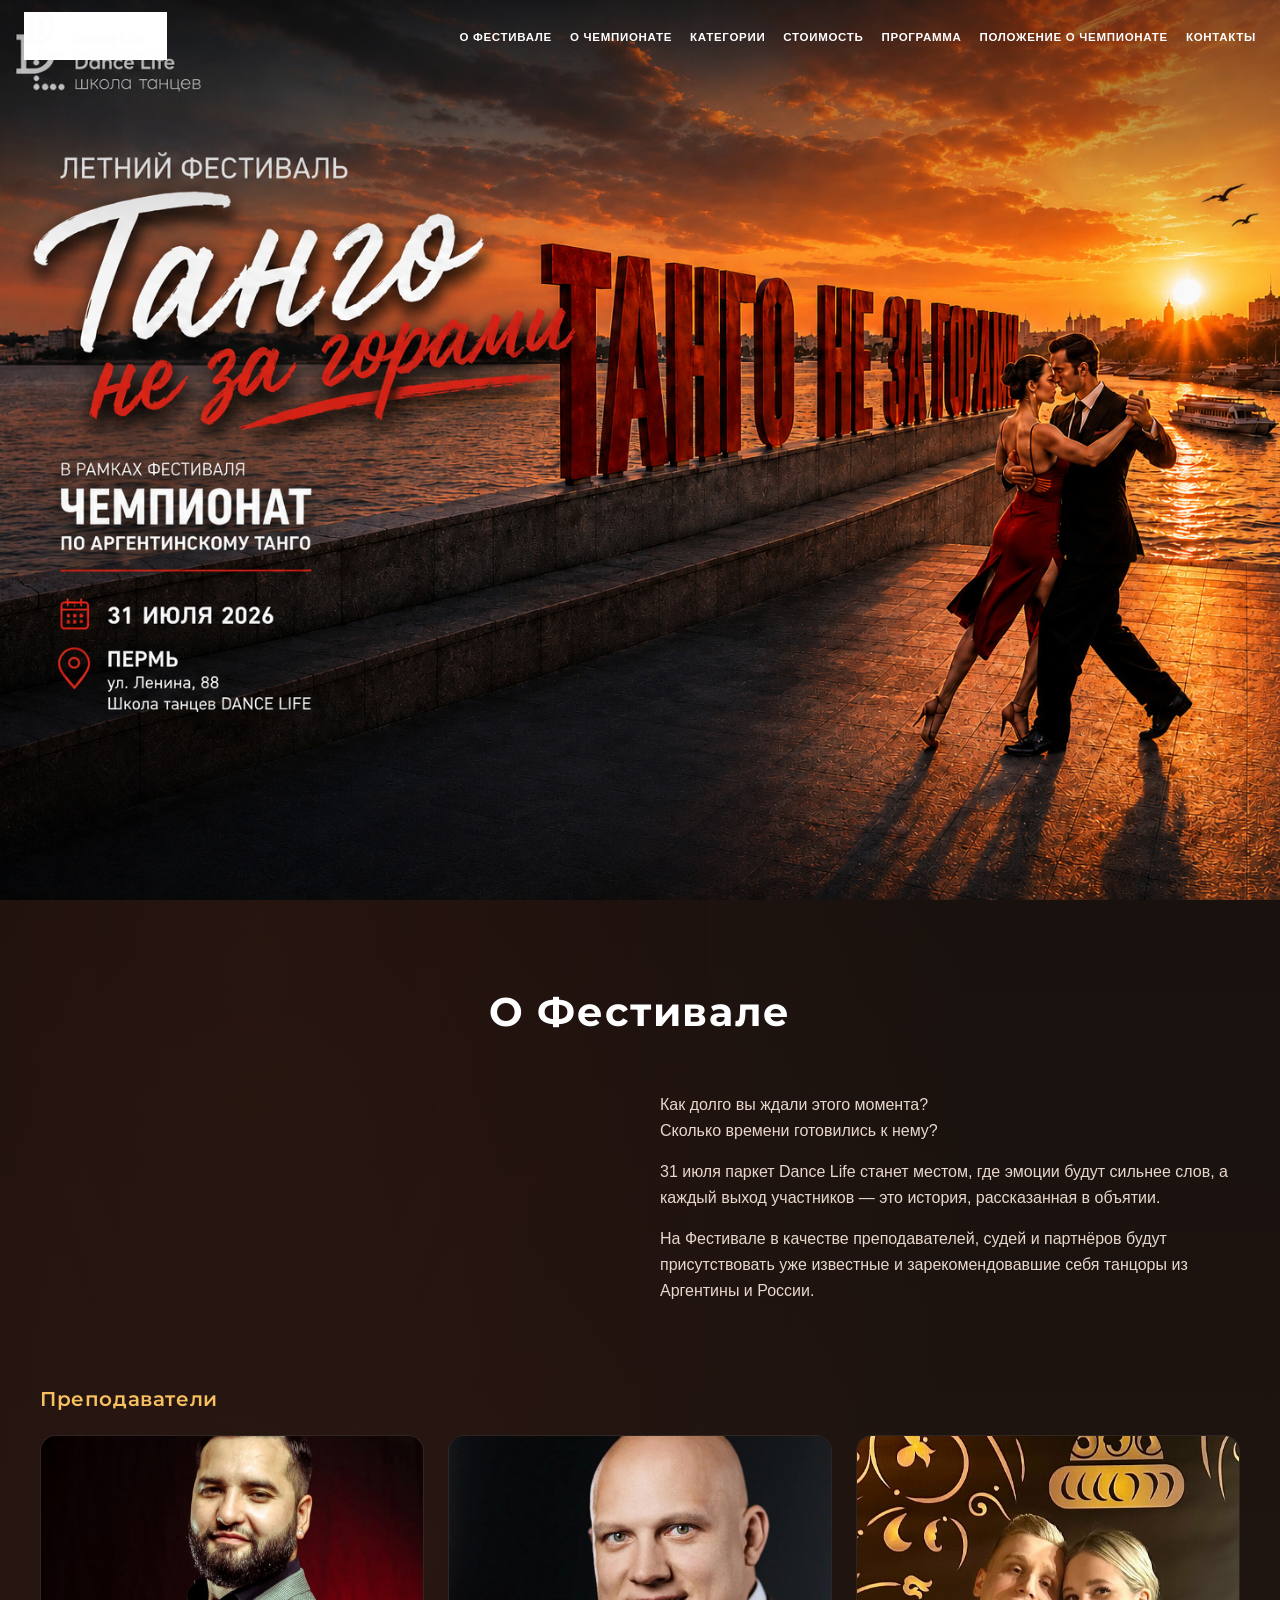
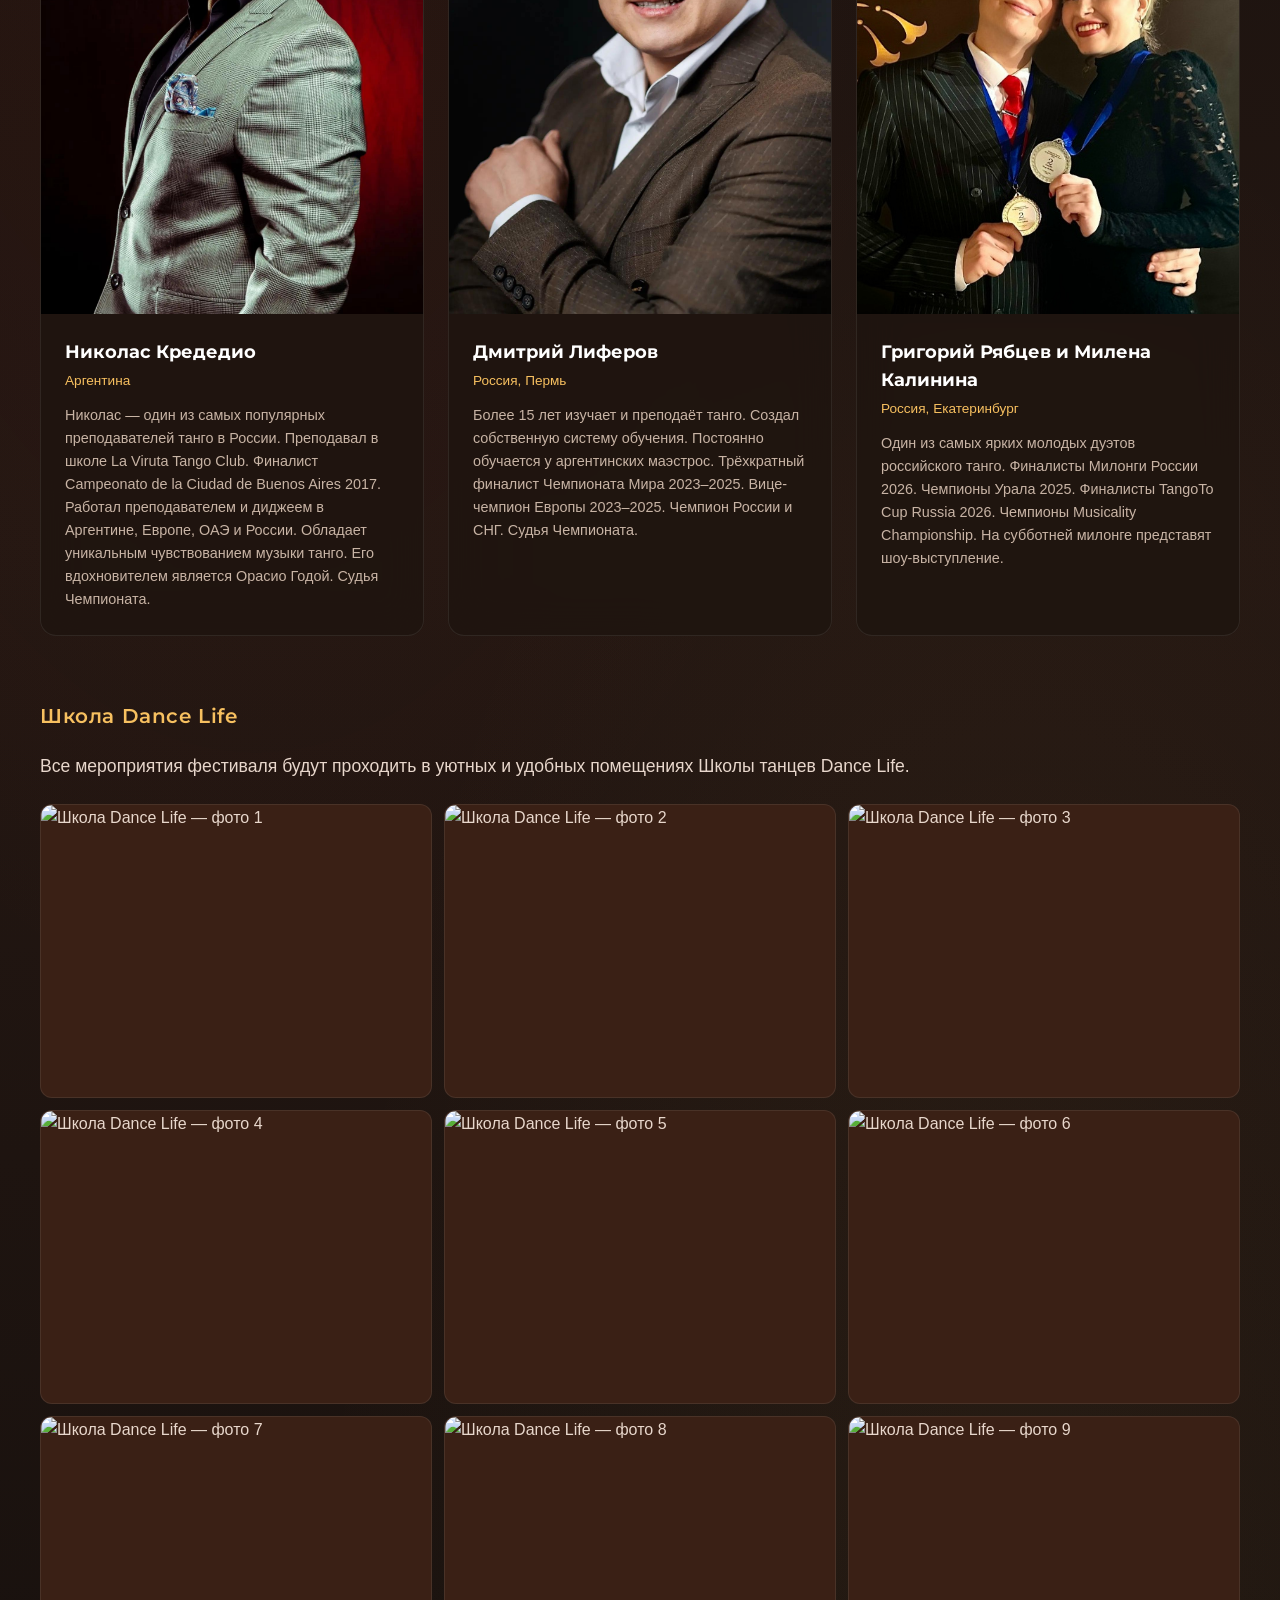
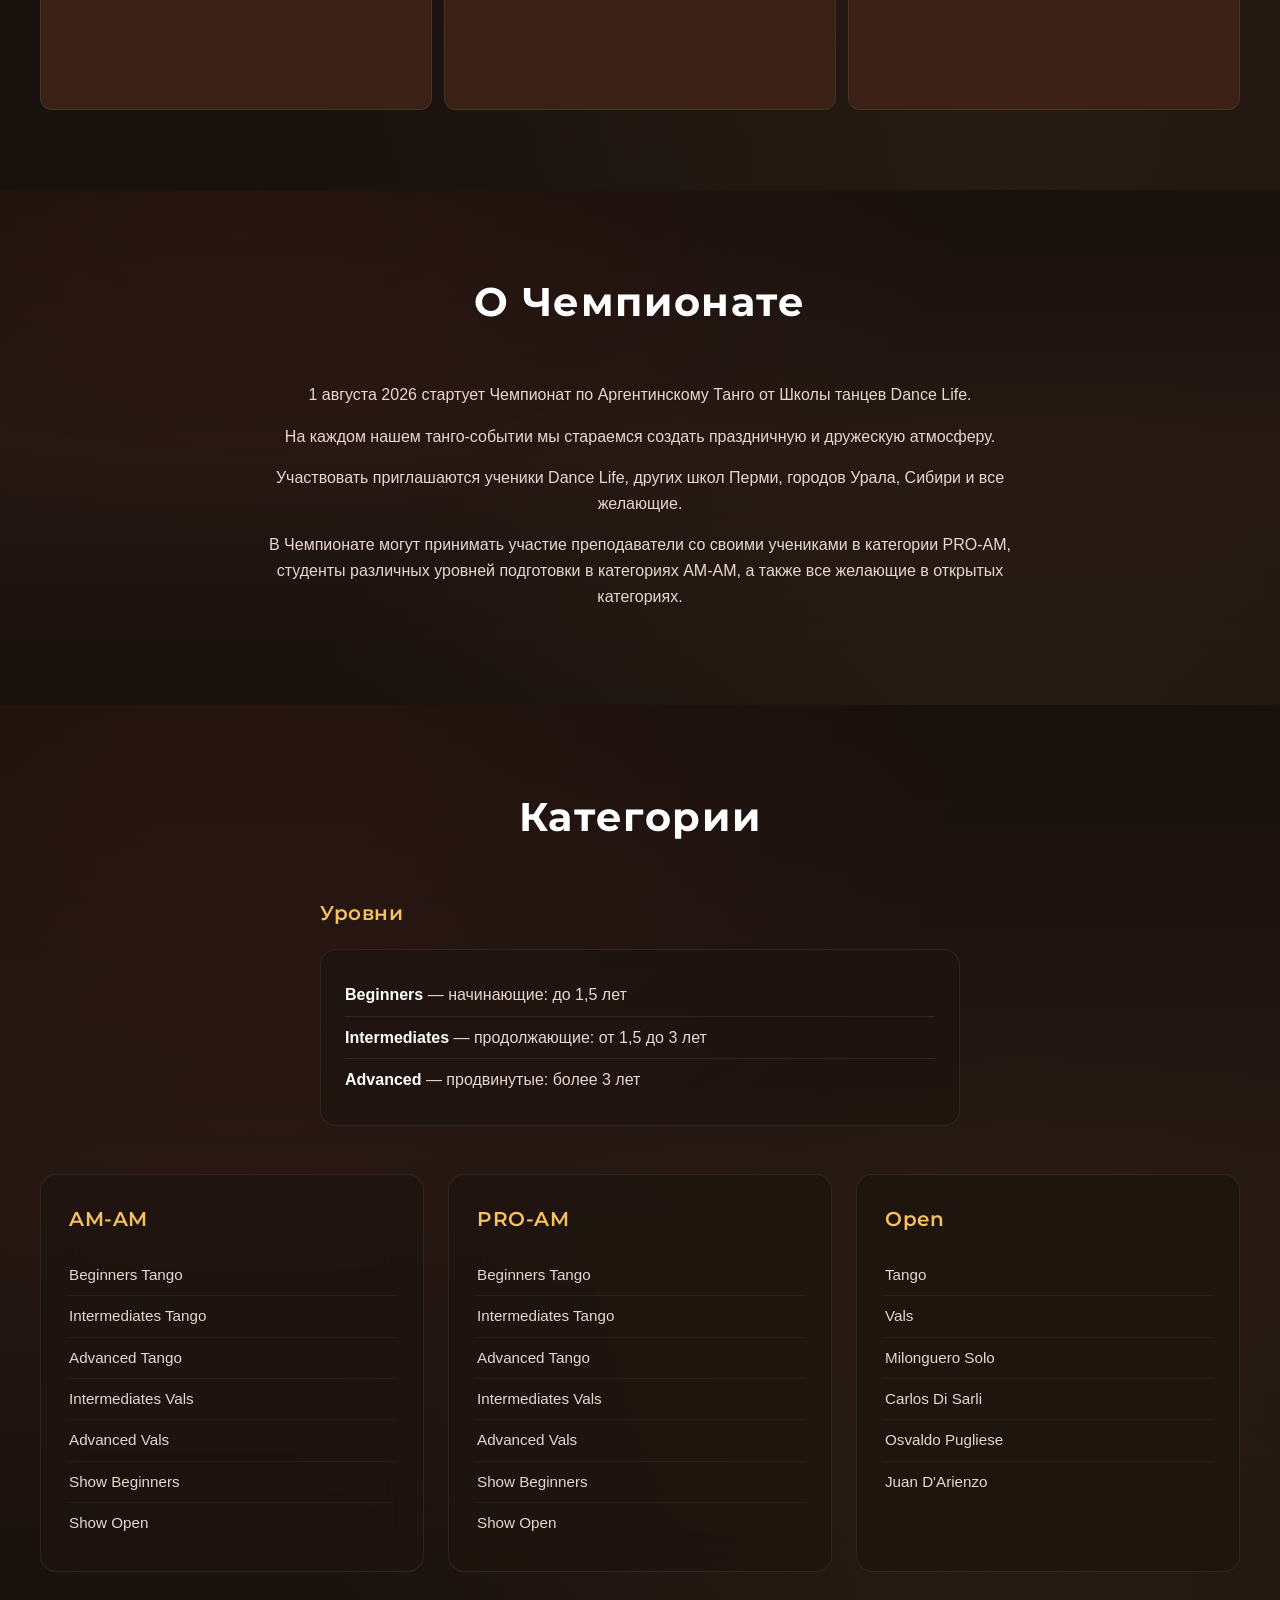
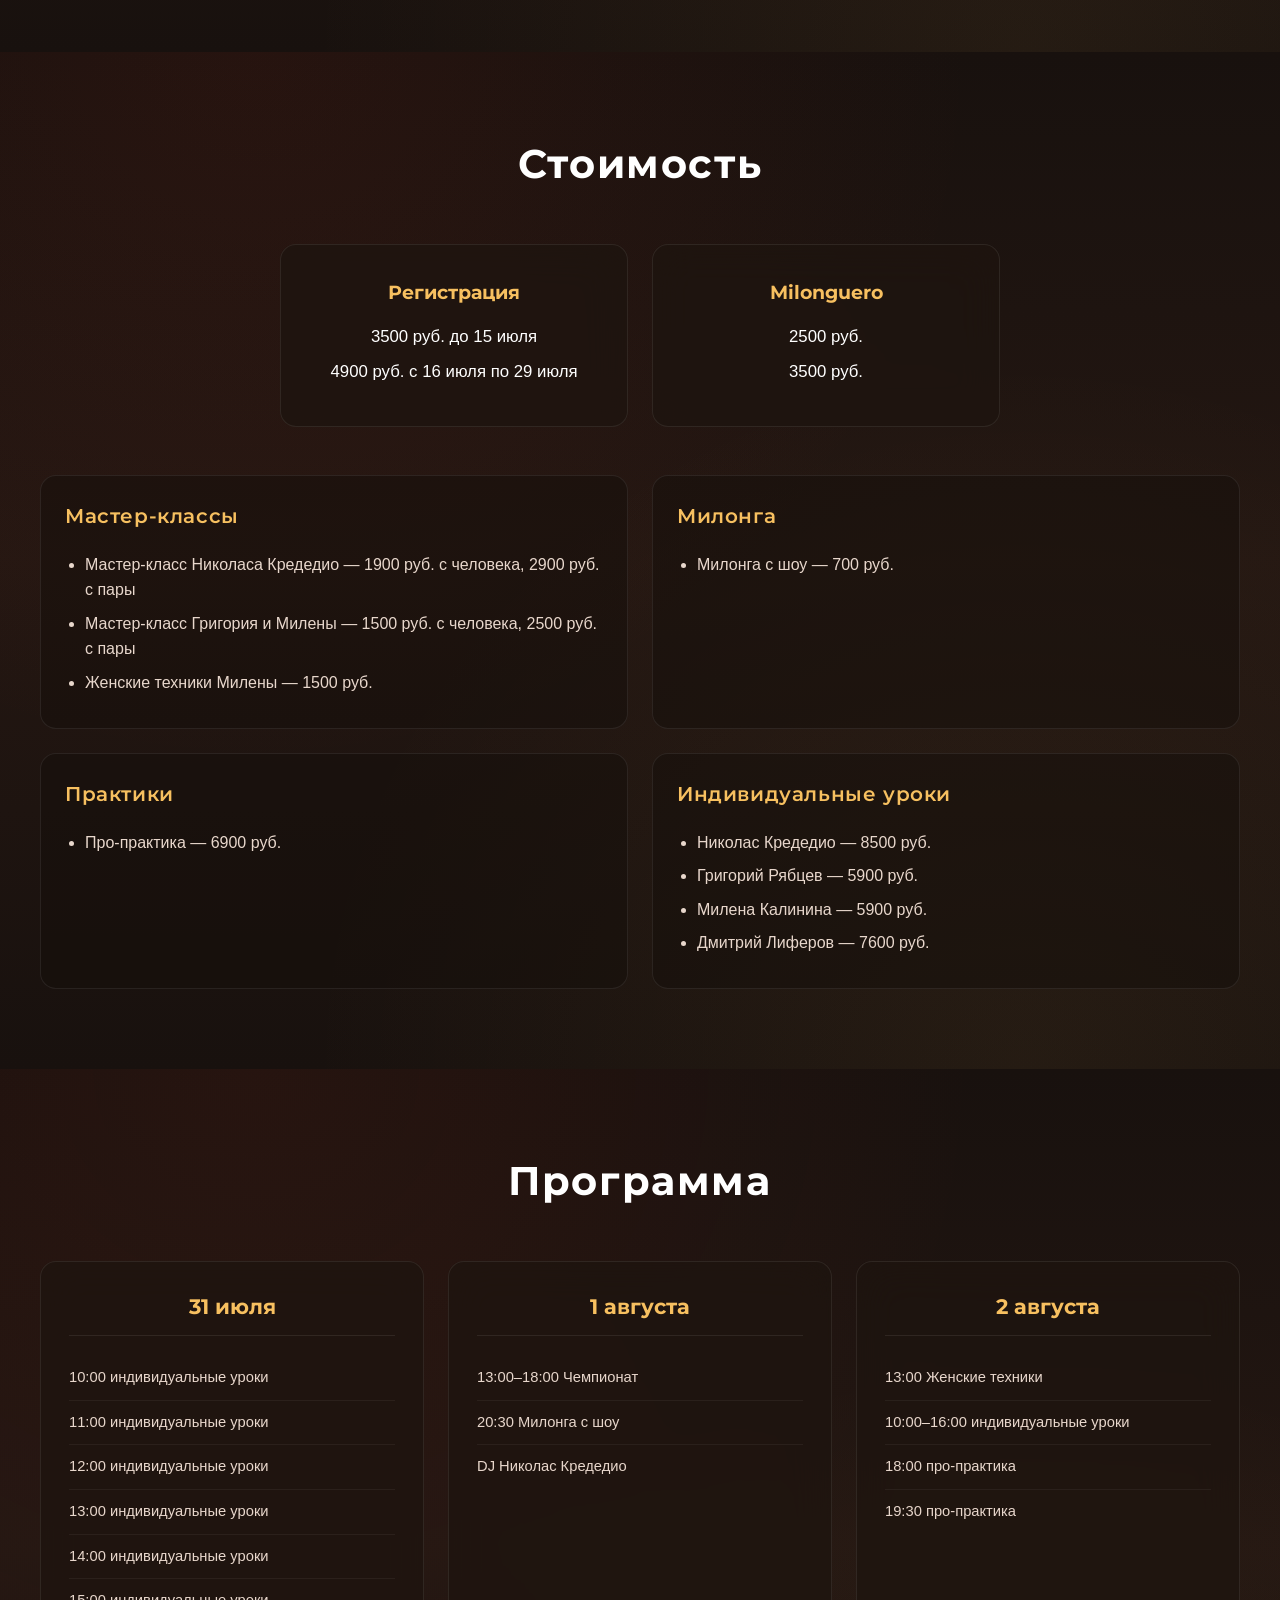
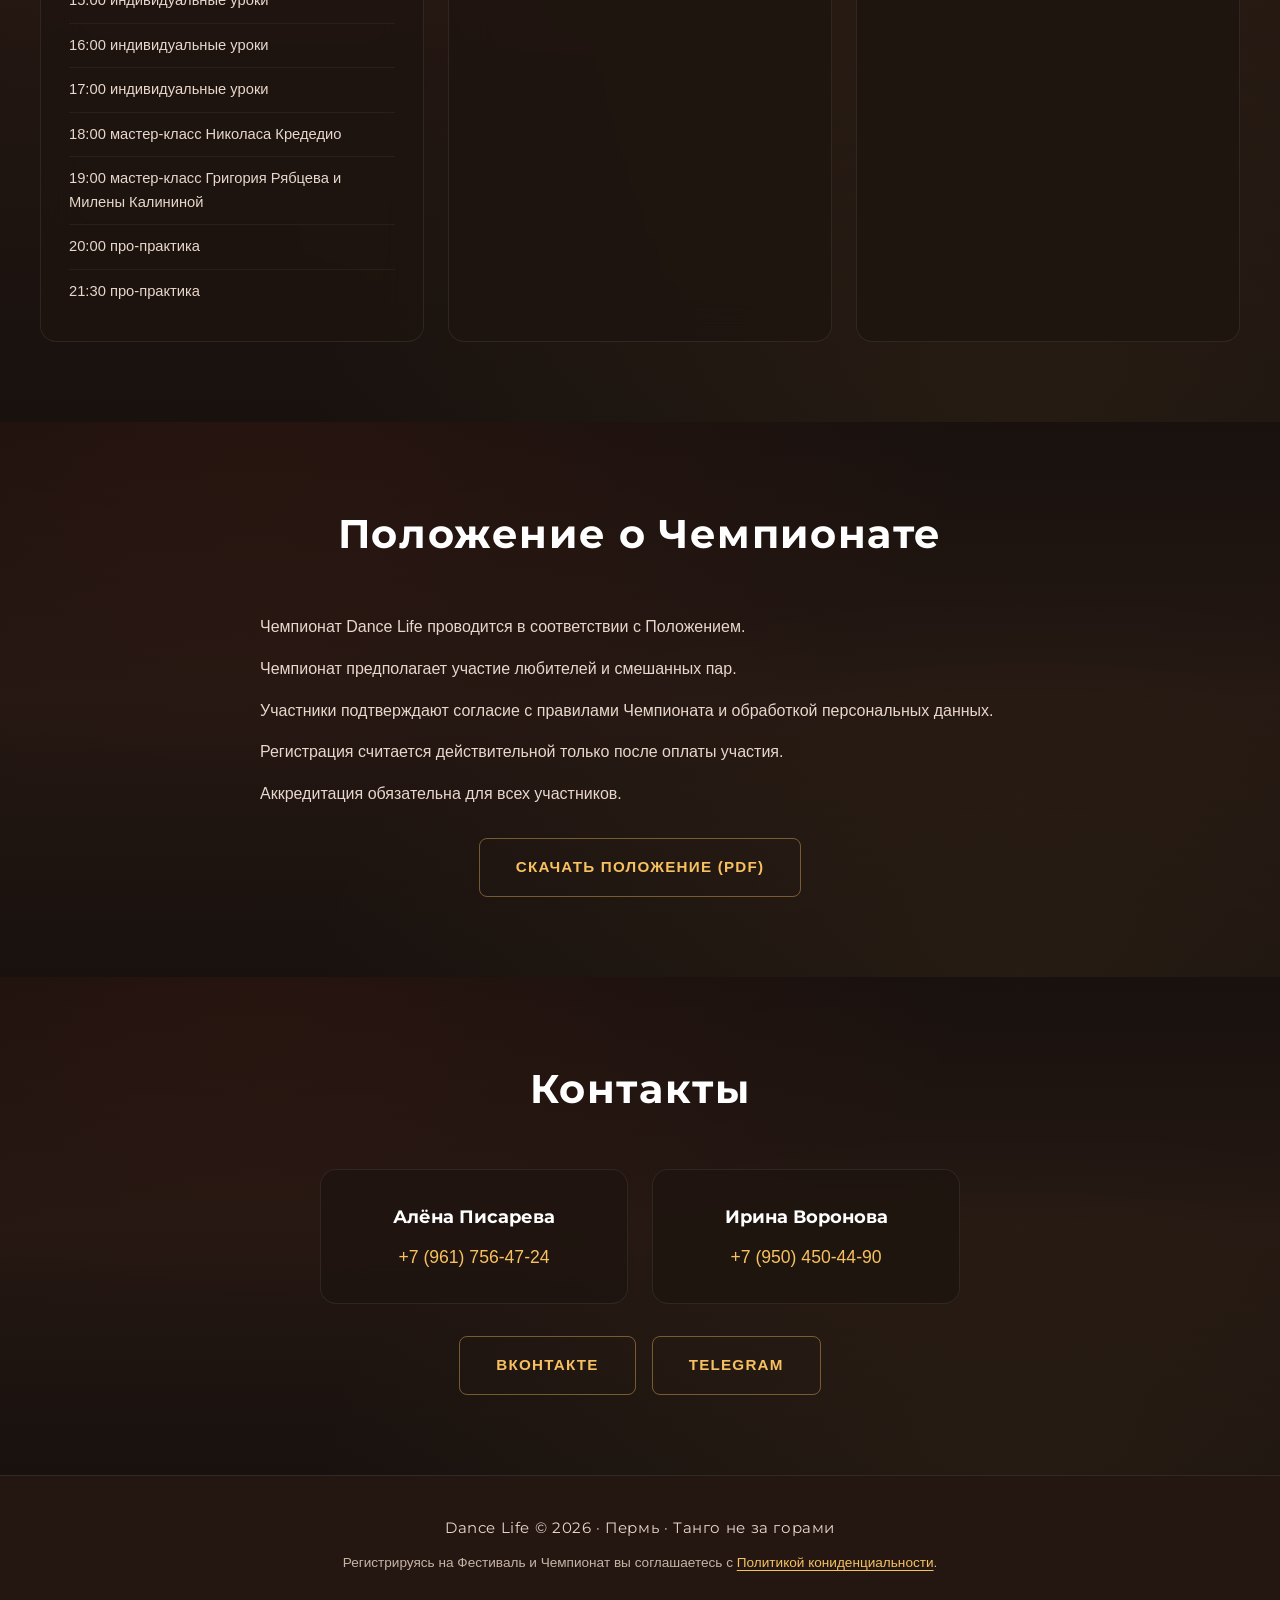
==== index.html @ 41b90510 "Add files via upload" ====
<!DOCTYPE html>
<html lang="ru">
<head>
  <meta charset="UTF-8">
  <meta name="viewport" content="width=device-width, initial-scale=1.0">
  <meta name="description" content="Летний фестиваль аргентинского танго и Чемпионат Dance Life. Пермь, 31 июля – 2 августа 2026.">
  <meta name="keywords" content="аргентинское танго, танго Пермь, чемпионат танго, фестиваль танго, Dance Life, танго не за горами">
  <title>Танго не за gорами 2026 | Чемпионат по аргентинскому танго</title>
  <link rel="preconnect" href="https://fonts.googleapis.com">
  <link rel="preconnect" href="https://fonts.gstatic.com" crossorigin>
  <link href="https://fonts.googleapis.com/css2?family=Marck+Script&family=Montserrat:wght@500;600;700;800&display=swap" rel="stylesheet">
  <link rel="stylesheet" href="styles.css">
</head>
<body>

  <main>
    <section class="hero" id="hero" aria-label="Главный экран">
      <picture class="hero-bg" aria-hidden="true">
        <source media="(max-width: 768px)" srcset="первый экран для смартфонов.jpg">
        <img src="reference-hero.jpg" alt="">
      </picture>
      <div class="hero-overlay"></div>

      <header class="site-header" id="top">
        <div class="header-inner">
          <a href="#top" class="logo" aria-label="Dance Life — на главную">
            <img src="Dance life лого белый.jpg" class="logo-img" alt="Dance Life — школа танцев">
          </a>

          <button class="menu-toggle" type="button" aria-label="Открыть меню" aria-expanded="false" aria-controls="main-nav">
            <span></span>
            <span></span>
            <span></span>
          </button>

          <nav class="main-nav" id="main-nav" aria-label="Основная навигация">
            <ul>
              <li><a href="#about-festival">О Фестивале</a></li>
              <li><a href="#about-championship">О Чемпионате</a></li>
              <li><a href="#categories">Категории</a></li>
              <li><a href="#prices">Стоимость</a></li>
              <li><a href="#program">Программа</a></li>
              <li><a href="#regulations">Положение о Чемпионате</a></li>
              <li><a href="#contacts">Контакты</a></li>
            </ul>
          </nav>
        </div>
      </header>
    </section>

    <!-- О Фестивале -->
    <section class="section" id="about-festival">
      <div class="container">
        <h2 class="section-title">О Фестивале</h2>
        <div class="section-grid section-grid--reverse">
          <div class="section-text">
            <p>Как долго вы ждали этого момента?<br>Сколько времени готовились к нему?</p>
            <p>31 июля паркет Dance Life станет местом, где эмоции будут сильнее слов, а каждый выход участников — это история, рассказанная в объятии.</p>
            <p>На Фестивале в качестве преподавателей, судей и партнёров будут присутствовать уже известные и зарекомендовавшие себя танцоры из Аргентины и России.</p>
          </div>
          <div class="section-media">
            <!-- TODO: фото для блока «О Фестивале» — файл не указан в content.md -->
          </div>
        </div>

        <div class="teachers">
          <h3 class="subsection-title">Преподаватели</h3>
          <div class="teachers-grid">
            <article class="teacher-card">
              <div class="teacher-photo">
                <img src="Николас Кредедио.jpg" alt="Николас Кредедио" loading="lazy">
              </div>
              <div class="teacher-body">
                <h4 class="teacher-name">Николас Кредедио</h4>
                <p class="teacher-country">Аргентина</p>
                <p class="teacher-desc">Николас — один из самых популярных преподавателей танго в России. Преподавал в школе La Viruta Tango Club. Финалист Campeonato de la Ciudad de Buenos Aires 2017. Работал преподавателем и диджеем в Аргентине, Европе, ОАЭ и России. Обладает уникальным чувствованием музыки танго. Его вдохновителем является Орасио Годой. Судья Чемпионата.</p>
              </div>
            </article>

            <article class="teacher-card">
              <div class="teacher-photo">
                <img src="Дмитрий Лиферов.jpg" alt="Дмитрий Лиферов" loading="lazy">
              </div>
              <div class="teacher-body">
                <h4 class="teacher-name">Дмитрий Лиферов</h4>
                <p class="teacher-country">Россия, Пермь</p>
                <p class="teacher-desc">Более 15 лет изучает и преподаёт танго. Создал собственную систему обучения. Постоянно обучается у аргентинских маэстрос. Трёхкратный финалист Чемпионата Мира 2023–2025. Вице-чемпион Европы 2023–2025. Чемпион России и СНГ. Судья Чемпионата.</p>
              </div>
            </article>

            <article class="teacher-card">
              <div class="teacher-photo">
                <img src="Григорий Рябцев и Милена Калинина.jpg" alt="Григорий Рябцев и Милена Калинина" loading="lazy">
              </div>
              <div class="teacher-body">
                <h4 class="teacher-name">Григорий Рябцев и Милена Калинина</h4>
                <p class="teacher-country">Россия, Екатеринбург</p>
                <p class="teacher-desc">Один из самых ярких молодых дуэтов российского танго. Финалисты Милонги России 2026. Чемпионы Урала 2025. Финалисты TangoTo Cup Russia 2026. Чемпионы Musicality Championship. На субботней милонге представят шоу-выступление.</p>
              </div>
            </article>
          </div>
        </div>

        <div class="school-block">
          <h3 class="subsection-title">Школа Dance Life</h3>
          <p class="section-lead">Все мероприятия фестиваля будут проходить в уютных и удобных помещениях Школы танцев Dance Life.</p>
          <div class="gallery">
            <img src="school/01.jpg" alt="Школа Dance Life — фото 1" loading="lazy">
            <img src="school/02.jpg" alt="Школа Dance Life — фото 2" loading="lazy">
            <img src="school/03.jpg" alt="Школа Dance Life — фото 3" loading="lazy">
            <img src="school/04.jpg" alt="Школа Dance Life — фото 4" loading="lazy">
            <img src="school/05.jpg" alt="Школа Dance Life — фото 5" loading="lazy">
            <img src="school/06.jpg" alt="Школа Dance Life — фото 6" loading="lazy">
            <img src="school/07.jpg" alt="Школа Dance Life — фото 7" loading="lazy">
            <img src="school/08.jpg" alt="Школа Dance Life — фото 8" loading="lazy">
            <img src="school/09.jpg" alt="Школа Dance Life — фото 9" loading="lazy">
          </div>
        </div>
      </div>
    </section>

    <!-- О Чемпионате -->
    <section class="section" id="about-championship">
      <div class="container">
        <h2 class="section-title">О Чемпионате</h2>
        <div class="section-text section-text--centered">
          <p>1 августа 2026 стартует Чемпионат по Аргентинскому Танго от Школы танцев Dance Life.</p>
          <p>На каждом нашем танго-событии мы стараемся создать праздничную и дружескую атмосферу.</p>
          <p>Участвовать приглашаются ученики Dance Life, других школ Перми, городов Урала, Сибири и все желающие.</p>
          <p>В Чемпионате могут принимать участие преподаватели со своими учениками в категории PRO-AM, студенты различных уровней подготовки в категориях AM-AM, а также все желающие в открытых категориях.</p>
        </div>
      </div>
    </section>

    <!-- Категории -->
    <section class="section" id="categories">
      <div class="container">
        <h2 class="section-title">Категории</h2>

        <div class="levels">
          <h3 class="subsection-title">Уровни</h3>
          <ul class="levels-list">
            <li><strong>Beginners</strong> — начинающие: до 1,5 лет</li>
            <li><strong>Intermediates</strong> — продолжающие: от 1,5 до 3 лет</li>
            <li><strong>Advanced</strong> — продвинутые: более 3 лет</li>
          </ul>
        </div>

        <div class="categories-grid">
          <div class="category-group">
            <h3 class="subsection-title">AM-AM</h3>
            <ul class="category-list">
              <li>Beginners Tango</li>
              <li>Intermediates Tango</li>
              <li>Advanced Tango</li>
              <li>Intermediates Vals</li>
              <li>Advanced Vals</li>
              <li>Show Beginners</li>
              <li>Show Open</li>
            </ul>
          </div>

          <div class="category-group">
            <h3 class="subsection-title">PRO-AM</h3>
            <ul class="category-list">
              <li>Beginners Tango</li>
              <li>Intermediates Tango</li>
              <li>Advanced Tango</li>
              <li>Intermediates Vals</li>
              <li>Advanced Vals</li>
              <li>Show Beginners</li>
              <li>Show Open</li>
            </ul>
          </div>

          <div class="category-group">
            <h3 class="subsection-title">Open</h3>
            <ul class="category-list">
              <li>Tango</li>
              <li>Vals</li>
              <li>Milonguero Solo</li>
              <li>Carlos Di Sarli</li>
              <li>Osvaldo Pugliese</li>
              <li>Juan D'Arienzo</li>
            </ul>
          </div>
        </div>
      </div>
    </section>

    <!-- Стоимость -->
    <section class="section" id="prices">
      <div class="container">
        <h2 class="section-title">Стоимость</h2>

        <div class="prices-grid">
          <article class="price-card">
            <h3 class="price-card-title">Регистрация</h3>
            <p class="price-line">3500 руб. до 15 июля</p>
            <p class="price-line">4900 руб. с 16 июля по 29 июля</p>
          </article>

          <article class="price-card">
            <h3 class="price-card-title">Milonguero</h3>
            <p class="price-line">2500 руб.</p>
            <p class="price-line">3500 руб.</p>
          </article>
        </div>

        <div class="price-lists">
          <div class="price-group">
            <h3 class="subsection-title">Мастер-классы</h3>
            <ul>
              <li>Мастер-класс Николаса Кредедио — 1900 руб. с человека, 2900 руб. с пары</li>
              <li>Мастер-класс Григория и Милены — 1500 руб. с человека, 2500 руб. с пары</li>
              <li>Женские техники Милены — 1500 руб.</li>
            </ul>
          </div>

          <div class="price-group">
            <h3 class="subsection-title">Милонга</h3>
            <ul>
              <li>Милонга с шоу — 700 руб.</li>
            </ul>
          </div>

          <div class="price-group">
            <h3 class="subsection-title">Практики</h3>
            <ul>
              <li>Про-практика — 6900 руб.</li>
            </ul>
          </div>

          <div class="price-group">
            <h3 class="subsection-title">Индивидуальные уроки</h3>
            <ul>
              <li>Николас Кредедио — 8500 руб.</li>
              <li>Григорий Рябцев — 5900 руб.</li>
              <li>Милена Калинина — 5900 руб.</li>
              <li>Дмитрий Лиферов — 7600 руб.</li>
            </ul>
          </div>
        </div>
      </div>
    </section>

    <!-- Программа -->
    <section class="section" id="program">
      <div class="container">
        <h2 class="section-title">Программа</h2>

        <div class="program-grid">
          <article class="program-day">
            <h3 class="program-date">31 июля</h3>
            <ul class="program-list">
              <li>10:00 индивидуальные уроки</li>
              <li>11:00 индивидуальные уроки</li>
              <li>12:00 индивидуальные уроки</li>
              <li>13:00 индивидуальные уроки</li>
              <li>14:00 индивидуальные уроки</li>
              <li>15:00 индивидуальные уроки</li>
              <li>16:00 индивидуальные уроки</li>
              <li>17:00 индивидуальные уроки</li>
              <li>18:00 мастер-класс Николаса Кредедио</li>
              <li>19:00 мастер-класс Григория Рябцева и Милены Калининой</li>
              <li>20:00 про-практика</li>
              <li>21:30 про-практика</li>
            </ul>
          </article>

          <article class="program-day">
            <h3 class="program-date">1 августа</h3>
            <ul class="program-list">
              <li>13:00–18:00 Чемпионат</li>
              <li>20:30 Милонга с шоу</li>
              <li>DJ Николас Кредедио</li>
            </ul>
          </article>

          <article class="program-day">
            <h3 class="program-date">2 августа</h3>
            <ul class="program-list">
              <li>13:00 Женские техники</li>
              <li>10:00–16:00 индивидуальные уроки</li>
              <li>18:00 про-практика</li>
              <li>19:30 про-практика</li>
            </ul>
          </article>
        </div>
      </div>
    </section>

    <!-- Положение о Чемпионате -->
    <section class="section" id="regulations">
      <div class="container">
        <h2 class="section-title">Положение о Чемпионате</h2>
        <div class="regulations-block">
          <div class="section-text">
            <p>Чемпионат Dance Life проводится в соответствии с Положением.</p>
            <p>Чемпионат предполагает участие любителей и смешанных пар.</p>
            <p>Участники подтверждают согласие с правилами Чемпионата и обработкой персональных данных.</p>
            <p>Регистрация считается действительной только после оплаты участия.</p>
            <p>Аккредитация обязательна для всех участников.</p>
          </div>
          <a class="btn btn-secondary" href="polozhenie-o-chempionate.pdf" download>Скачать положение (PDF)</a>
        </div>
      </div>
    </section>

    <!-- Контакты -->
    <section class="section" id="contacts">
      <div class="container">
        <h2 class="section-title">Контакты</h2>

        <div class="contacts-grid">
          <article class="contact-card">
            <h3 class="contact-name">Алёна Писарева</h3>
            <a class="contact-phone" href="tel:+79617564724">+7 (961) 756-47-24</a>
          </article>

          <article class="contact-card">
            <h3 class="contact-name">Ирина Воронова</h3>
            <a class="contact-phone" href="tel:+79504504490">+7 (950) 450-44-90</a>
          </article>
        </div>

        <div class="social-links">
          <a class="btn btn-secondary" href="https://vk.com/club239757750" target="_blank" rel="noopener noreferrer">ВКонтакте</a>
          <a class="btn btn-secondary" href="https://t.me/dltango" target="_blank" rel="noopener noreferrer">Telegram</a>
        </div>
      </div>
    </section>
  </main>

  <footer class="site-footer">
    <div class="container">
      <p class="footer-main">Dance Life © 2026 · Пермь · Танго не за горами</p>
      <p class="footer-legal">
        Регистрируясь на Фестиваль и Чемпионат вы соглашаетесь с
        <a href="privacy.html">Политикой кониденциальности</a>.
      </p>
    </div>
  </footer>

  <script>
    (function () {
      var toggle = document.querySelector('.menu-toggle');
      var nav = document.getElementById('main-nav');

      toggle.addEventListener('click', function () {
        var open = nav.classList.toggle('is-open');
        toggle.setAttribute('aria-expanded', open ? 'true' : 'false');
      });

      nav.querySelectorAll('a').forEach(function (link) {
        link.addEventListener('click', function () {
          nav.classList.remove('is-open');
          toggle.setAttribute('aria-expanded', 'false');
        });
      });

      window.addEventListener('scroll', function () {
        document.body.classList.toggle('is-scrolled', window.scrollY > 40);
      });
    })();
  </script>
</body>
</html>
---- styles.css ----
/* ============================================================
   Dance Life — Летний Фестиваль и Чемпионат 2026
   Цветовая гамма наследуется от hero (reference-hero.jpg)
   Атмосфера: закат, летний тango-фестиваль
   ============================================================ */

:root {
  --bg-primary: #18110e;
  --bg-secondary: #241712;
  --bg-warm: #3a2015;
  --accent-red: #d1331f;
  --accent-red-deep: #a61b13;
  --accent-orange: #f2791a;
  --accent-gold: #f7c060;
  --text-primary: #ffffff;
  --text-secondary: #e8d7cc;
  --text-muted: #c8b4a5;
  --glass-bg: rgba(30, 20, 15, 0.75);
  --glass-border: rgba(255, 255, 255, 0.08);
  --glow-red: rgba(209, 51, 31, 0.45);
  --glow-gold: rgba(247, 192, 96, 0.35);
  --overlay-hero: linear-gradient(
    105deg,
    rgba(24, 17, 14, 0.92) 0%,
    rgba(24, 17, 14, 0.55) 45%,
    rgba(48, 22, 15, 0.35) 100%
  );
  --section-gradient: linear-gradient(
    180deg,
    rgba(24, 17, 14, 0.95) 0%,
    rgba(36, 23, 18, 0.98) 50%,
    rgba(24, 17, 14, 0.95) 100%
  );
  --font-heading: "Montserrat", "Segoe UI", sans-serif;
  --font-script: "Marck Script", "Brush Script MT", cursive;
  --font-body: "Bahnschrift", "DIN Alternate", "Segoe UI", sans-serif;
  --hero-red: #c82323;
  --hero-red-dark: #a61b13;
  --container-max: 1200px;
  --header-height: 72px;
  --radius-card: 16px;
  --radius-btn: 8px;
  --transition: 0.3s ease;
}

*,
*::before,
*::after {
  box-sizing: border-box;
}

html {
  scroll-behavior: smooth;
}

body {
  margin: 0;
  font-family: var(--font-body);
  font-size: 16px;
  line-height: 1.6;
  color: var(--text-secondary);
  background-color: var(--bg-primary);
  overflow-x: hidden;
}

img {
  max-width: 100%;
  height: auto;
  display: block;
}

a {
  color: var(--accent-gold);
  text-decoration: none;
  transition: color var(--transition), opacity var(--transition);
}

a:hover {
  color: var(--text-primary);
}

.container {
  width: min(100% - 32px, var(--container-max));
  margin-inline: auto;
}

/* ---- Header ---- */

.site-header {
  position: absolute;
  top: 0;
  left: 0;
  right: 0;
  z-index: 3;
  height: var(--header-height);
  transition: background var(--transition), backdrop-filter var(--transition), box-shadow var(--transition);
}

body.is-scrolled .site-header {
  position: fixed;
  z-index: 100;
  background: rgba(24, 17, 14, 0.92);
  backdrop-filter: blur(16px);
  box-shadow: 0 4px 30px rgba(0, 0, 0, 0.4);
}

.header-inner {
  display: flex;
  align-items: center;
  justify-content: space-between;
  height: 100%;
  gap: 16px;
  width: min(100% - 32px, 1400px);
  margin-inline: auto;
  padding-inline: 8px;
}

.logo {
  display: flex;
  align-items: center;
  flex-shrink: 0;
  color: #ffffff;
}

.logo-img {
  height: 48px;
  width: auto;
}

.main-nav ul {
  display: flex;
  flex-wrap: wrap;
  justify-content: flex-end;
  gap: 6px 18px;
  list-style: none;
  margin: 0;
  padding: 0;
}

.main-nav a {
  font-family: var(--font-body);
  font-size: 0.72rem;
  font-weight: 600;
  color: #ffffff;
  text-transform: uppercase;
  letter-spacing: 0.06em;
  white-space: nowrap;
}

.main-nav a:hover {
  color: var(--accent-gold);
}

.menu-toggle {
  display: none;
  flex-direction: column;
  justify-content: center;
  gap: 5px;
  width: 44px;
  height: 44px;
  padding: 0;
  border: 1px solid var(--glass-border);
  border-radius: var(--radius-btn);
  background: var(--glass-bg);
  cursor: pointer;
}

.menu-toggle span {
  display: block;
  width: 20px;
  height: 2px;
  margin-inline: auto;
  background: var(--text-primary);
  transition: transform var(--transition), opacity var(--transition);
}

/* ---- Hero ---- */

.hero {
  position: relative;
  min-height: 100vh;
  min-height: 100dvh;
  display: flex;
  flex-direction: column;
  overflow: hidden;
  background-color: var(--bg-primary);
}

.hero-bg {
  position: absolute;
  inset: 0;
  z-index: 0;
}

.hero-bg img {
  width: 100%;
  height: 100%;
  object-fit: cover;
  object-position: center;
}

.hero-overlay {
  position: absolute;
  inset: 0;
  z-index: 1;
  background: linear-gradient(180deg, rgba(10, 8, 7, 0.35) 0%, transparent 28%);
  pointer-events: none;
}

.hero-body {
  position: relative;
  z-index: 2;
  flex: 1;
  display: flex;
  align-items: flex-start;
  padding: calc(var(--header-height) + 24px) clamp(20px, 5vw, 80px) clamp(32px, 6vh, 64px);
}

.hero-copy {
  width: min(100%, 560px);
  min-height: calc(100dvh - var(--header-height) - clamp(48px, 8vh, 88px));
  display: flex;
  flex-direction: column;
}

.hero-label {
  margin: 0 0 8px;
  font-family: var(--font-body);
  font-size: clamp(0.75rem, 1.5vw, 0.9rem);
  font-weight: 600;
  letter-spacing: 0.18em;
  text-transform: uppercase;
  color: #ffffff;
}

.hero-title {
  margin: 0 0 12px;
  line-height: 0.95;
}

.hero-title-line {
  display: block;
  font-family: var(--font-script);
  font-weight: 400;
  text-shadow: 0 2px 20px rgba(0, 0, 0, 0.35);
}

.hero-title-white {
  font-size: clamp(3.5rem, 8vw, 6.5rem);
  color: #ffffff;
}

.hero-title-red {
  position: relative;
  display: inline-block;
  margin-top: -4px;
  font-size: clamp(2.8rem, 6.5vw, 5rem);
  color: var(--hero-red);
}

.hero-title-red::after {
  content: "";
  position: absolute;
  left: -2%;
  right: -2%;
  bottom: 2px;
  height: clamp(6px, 1.2vw, 10px);
  background: linear-gradient(90deg, transparent, var(--hero-red) 8%, var(--hero-red) 92%, transparent);
  border-radius: 999px;
  opacity: 0.85;
}

.hero-scope {
  margin: 16px 0 6px;
  font-family: var(--font-body);
  font-size: clamp(0.65rem, 1.2vw, 0.78rem);
  font-weight: 600;
  letter-spacing: 0.16em;
  text-transform: uppercase;
  color: rgba(255, 255, 255, 0.92);
}

.hero-championship {
  display: flex;
  flex-direction: column;
  gap: 2px;
  margin-bottom: 20px;
}

.hero-championship-main {
  font-family: var(--font-heading);
  font-size: clamp(1.6rem, 3.5vw, 2.4rem);
  font-weight: 800;
  letter-spacing: 0.04em;
  line-height: 1.05;
  color: #ffffff;
}

.hero-championship-sub {
  font-family: var(--font-body);
  font-size: clamp(0.72rem, 1.4vw, 0.88rem);
  font-weight: 600;
  letter-spacing: 0.14em;
  text-transform: uppercase;
  color: rgba(255, 255, 255, 0.95);
}

.hero-divider {
  margin: 0 0 18px;
  border: 0;
  height: 2px;
  background: linear-gradient(90deg, var(--hero-red), rgba(200, 35, 35, 0.25));
}

.hero-divider--desktop {
  display: block;
}

.hero-actions {
  width: 100%;
  margin-top: auto;
}

.hero-details {
  margin-bottom: 24px;
}

.hero-details--mobile {
  display: none;
}

.hero-detail-row {
  display: flex;
  align-items: flex-start;
  gap: 10px;
  margin-bottom: 10px;
  font-family: var(--font-body);
  font-size: clamp(0.82rem, 1.5vw, 0.95rem);
  font-weight: 600;
  letter-spacing: 0.04em;
  text-transform: uppercase;
  color: #ffffff;
}

.hero-detail-row strong {
  font-weight: 700;
}

.hero-icon {
  width: 18px;
  height: 18px;
  flex-shrink: 0;
  margin-top: 2px;
  color: var(--hero-red);
}

.hero-icon--small {
  width: 14px;
  height: 14px;
}

/* ---- Buttons ---- */

.btn {
  display: inline-flex;
  align-items: center;
  justify-content: center;
  padding: 16px 36px;
  font-family: var(--font-body);
  font-size: 0.95rem;
  font-weight: 600;
  letter-spacing: 0.08em;
  text-transform: uppercase;
  border-radius: var(--radius-btn);
  border: none;
  cursor: pointer;
  transition: transform 0.2s ease, box-shadow 0.2s ease, background 0.2s ease;
}

.btn-primary {
  background: linear-gradient(135deg, var(--accent-red), var(--accent-orange));
  color: var(--text-primary);
  box-shadow: 0 0 40px var(--glow-red);
}

.btn-primary:hover {
  transform: scale(1.03);
  box-shadow: 0 0 50px var(--glow-red), 0 0 20px var(--glow-gold);
  color: var(--text-primary);
}

.btn-secondary {
  background: transparent;
  color: var(--accent-gold);
  border: 1px solid rgba(247, 192, 96, 0.4);
}

.btn-secondary:hover {
  background: rgba(247, 192, 96, 0.1);
  color: var(--text-primary);
  transform: translateY(-2px);
}

.btn-register {
  display: inline-flex;
  align-items: center;
  justify-content: center;
  gap: 12px;
  margin-bottom: 28px;
  padding: 16px 32px;
  min-width: min(100%, 340px);
  font-family: var(--font-body);
  font-size: 0.95rem;
  font-weight: 700;
  letter-spacing: 0.1em;
  text-transform: uppercase;
  color: #ffffff;
  background: var(--hero-red);
  border-radius: 10px;
  box-shadow: 0 0 32px rgba(200, 35, 35, 0.45);
  transition: transform 0.2s ease, box-shadow 0.2s ease, background 0.2s ease;
}

.btn-register:hover {
  transform: scale(1.03);
  background: var(--hero-red-dark);
  box-shadow: 0 0 42px rgba(200, 35, 35, 0.55);
  color: #ffffff;
}

.btn-arrow {
  font-size: 1.2rem;
  line-height: 1;
}

/* ---- Countdown ---- */

.countdown {
  max-width: 420px;
  padding: 18px 20px 16px;
  background: rgba(18, 12, 10, 0.62);
  backdrop-filter: blur(12px);
  border: 1px solid rgba(255, 255, 255, 0.1);
  border-radius: 14px;
  box-shadow: 0 8px 32px rgba(0, 0, 0, 0.35);
}

.countdown-label {
  margin: 0 0 14px;
  font-family: var(--font-body);
  font-size: 0.62rem;
  font-weight: 600;
  letter-spacing: 0.08em;
  text-transform: uppercase;
  color: rgba(255, 255, 255, 0.88);
  line-height: 1.4;
}

.countdown-grid {
  display: grid;
  grid-template-columns: repeat(4, 1fr);
  gap: 0;
}

.countdown-item {
  position: relative;
  text-align: center;
  padding: 0 8px;
}

.countdown-item:not(:last-child)::after {
  content: "";
  position: absolute;
  top: 8%;
  right: 0;
  width: 1px;
  height: 84%;
  background: rgba(255, 255, 255, 0.18);
}

.countdown-value {
  display: block;
  font-family: var(--font-heading);
  font-size: clamp(1.6rem, 4vw, 2.5rem);
  font-weight: 800;
  color: var(--hero-red);
  line-height: 1;
}

.countdown-unit {
  display: block;
  margin-top: 6px;
  font-family: var(--font-body);
  font-size: 0.62rem;
  font-weight: 600;
  text-transform: uppercase;
  letter-spacing: 0.06em;
  color: rgba(255, 255, 255, 0.9);
}

/* ---- Sections ---- */

.section {
  position: relative;
  padding: 80px 0;
  background: var(--section-gradient);
  scroll-margin-top: var(--header-height);
}

.section::before {
  content: "";
  position: absolute;
  inset: 0;
  background: radial-gradient(ellipse at 20% 0%, rgba(209, 51, 31, 0.08) 0%, transparent 50%),
    radial-gradient(ellipse at 80% 100%, rgba(247, 192, 96, 0.06) 0%, transparent 50%);
  pointer-events: none;
  animation: ambientShift 12s ease-in-out infinite alternate;
}

@keyframes ambientShift {
  0% { opacity: 0.6; }
  100% { opacity: 1; }
}

.section > .container {
  position: relative;
  z-index: 1;
}

.section-title {
  margin: 0 0 48px;
  font-family: var(--font-heading);
  font-size: clamp(1.75rem, 4vw, 2.5rem);
  font-weight: 700;
  color: var(--text-primary);
  text-align: center;
  letter-spacing: 0.04em;
}

.subsection-title {
  margin: 0 0 20px;
  font-family: var(--font-heading);
  font-size: 1.25rem;
  font-weight: 600;
  color: var(--accent-gold);
  letter-spacing: 0.03em;
}

.section-lead {
  margin: 0 0 24px;
  font-size: 1.1rem;
  color: var(--text-secondary);
}

.section-text p {
  margin: 0 0 16px;
}

.section-text--centered {
  max-width: 760px;
  margin-inline: auto;
  text-align: center;
}

.section-grid {
  display: grid;
  grid-template-columns: 1fr 1fr;
  gap: 40px;
  align-items: center;
  margin-bottom: 64px;
}

.section-grid--reverse .section-media {
  order: -1;
}

/* ---- Teachers ---- */

.teachers {
  margin-bottom: 64px;
}

.teachers-grid {
  display: grid;
  grid-template-columns: repeat(3, 1fr);
  gap: 24px;
}

.teacher-card {
  background: var(--glass-bg);
  backdrop-filter: blur(20px);
  border: 1px solid var(--glass-border);
  border-radius: var(--radius-card);
  overflow: hidden;
  transition: transform var(--transition), border-color var(--transition), box-shadow var(--transition);
}

.teacher-card:hover {
  transform: translateY(-4px);
  border-color: rgba(247, 192, 96, 0.25);
  box-shadow: 0 12px 40px rgba(0, 0, 0, 0.4);
}

.teacher-photo {
  aspect-ratio: 4 / 5;
  overflow: hidden;
  background: var(--bg-warm);
}

.teacher-photo img {
  width: 100%;
  height: 100%;
  object-fit: cover;
}

.teacher-body {
  padding: 24px;
}

.teacher-name {
  margin: 0 0 4px;
  font-family: var(--font-heading);
  font-size: 1.1rem;
  color: var(--text-primary);
}

.teacher-country {
  margin: 0 0 12px;
  font-size: 0.85rem;
  color: var(--accent-gold);
}

.teacher-desc {
  margin: 0;
  font-size: 0.9rem;
  color: var(--text-muted);
}

/* ---- Gallery ---- */

.gallery {
  display: grid;
  grid-template-columns: repeat(3, 1fr);
  gap: 12px;
}

.gallery img {
  aspect-ratio: 4 / 3;
  object-fit: cover;
  border-radius: 12px;
  border: 1px solid var(--glass-border);
  background: var(--bg-warm);
  transition: transform var(--transition);
}

.gallery img:hover {
  transform: scale(1.02);
}

/* ---- Categories ---- */

.levels {
  max-width: 640px;
  margin: 0 auto 48px;
}

.levels-list {
  list-style: none;
  margin: 0;
  padding: 24px;
  background: var(--glass-bg);
  border: 1px solid var(--glass-border);
  border-radius: var(--radius-card);
}

.levels-list li {
  padding: 8px 0;
  border-bottom: 1px solid var(--glass-border);
}

.levels-list li:last-child {
  border-bottom: none;
}

.levels-list strong {
  color: var(--text-primary);
}

.categories-grid {
  display: grid;
  grid-template-columns: repeat(3, 1fr);
  gap: 24px;
}

.category-group {
  padding: 28px;
  background: var(--glass-bg);
  backdrop-filter: blur(20px);
  border: 1px solid var(--glass-border);
  border-radius: var(--radius-card);
  transition: border-color var(--transition);
}

.category-group:hover {
  border-color: rgba(247, 192, 96, 0.2);
}

.category-list {
  margin: 0;
  padding: 0;
  list-style: none;
}

.category-list li {
  padding: 8px 0;
  border-bottom: 1px solid rgba(255, 255, 255, 0.05);
  color: var(--text-secondary);
  font-size: 0.95rem;
}

.category-list li:last-child {
  border-bottom: none;
}

/* ---- Prices ---- */

.prices-grid {
  display: grid;
  grid-template-columns: repeat(2, 1fr);
  gap: 24px;
  max-width: 720px;
  margin: 0 auto 48px;
}

.price-card {
  padding: 32px;
  text-align: center;
  background: var(--glass-bg);
  backdrop-filter: blur(20px);
  border: 1px solid var(--glass-border);
  border-radius: var(--radius-card);
  transition: transform var(--transition), box-shadow var(--transition);
}

.price-card:hover {
  transform: translateY(-4px);
  box-shadow: 0 12px 40px rgba(209, 51, 31, 0.15);
}

.price-card-title {
  margin: 0 0 16px;
  font-family: var(--font-heading);
  font-size: 1.2rem;
  color: var(--accent-gold);
}

.price-line {
  margin: 0 0 8px;
  font-size: 1.05rem;
  color: var(--text-primary);
}

.price-lists {
  display: grid;
  grid-template-columns: repeat(2, 1fr);
  gap: 24px;
}

.price-group {
  padding: 24px;
  background: rgba(20, 14, 10, 0.5);
  border: 1px solid var(--glass-border);
  border-radius: var(--radius-card);
}

.price-group ul {
  margin: 0;
  padding-left: 20px;
  color: var(--text-secondary);
}

.price-group li {
  margin-bottom: 8px;
}

/* ---- Program ---- */

.program-grid {
  display: grid;
  grid-template-columns: repeat(3, 1fr);
  gap: 24px;
}

.program-day {
  padding: 28px;
  background: var(--glass-bg);
  backdrop-filter: blur(20px);
  border: 1px solid var(--glass-border);
  border-radius: var(--radius-card);
}

.program-date {
  margin: 0 0 20px;
  font-family: var(--font-heading);
  font-size: 1.3rem;
  color: var(--accent-gold);
  text-align: center;
  padding-bottom: 12px;
  border-bottom: 1px solid var(--glass-border);
}

.program-list {
  margin: 0;
  padding: 0;
  list-style: none;
}

.program-list li {
  padding: 10px 0;
  border-bottom: 1px solid rgba(255, 255, 255, 0.05);
  font-size: 0.92rem;
  color: var(--text-secondary);
}

.program-list li:last-child {
  border-bottom: none;
}

/* ---- Regulations ---- */

.regulations-block {
  max-width: 760px;
  margin-inline: auto;
  text-align: center;
}

.regulations-block .section-text {
  margin-bottom: 32px;
  text-align: left;
}

/* ---- Contacts ---- */

.contacts-grid {
  display: grid;
  grid-template-columns: repeat(2, 1fr);
  gap: 24px;
  max-width: 640px;
  margin: 0 auto 32px;
}

.contact-card {
  padding: 32px;
  text-align: center;
  background: var(--glass-bg);
  backdrop-filter: blur(20px);
  border: 1px solid var(--glass-border);
  border-radius: var(--radius-card);
  transition: transform var(--transition);
}

.contact-card:hover {
  transform: translateY(-4px);
}

.contact-name {
  margin: 0 0 12px;
  font-family: var(--font-heading);
  font-size: 1.15rem;
  color: var(--text-primary);
}

.contact-phone {
  font-size: 1.1rem;
  font-weight: 500;
  color: var(--accent-gold);
}

.social-links {
  display: flex;
  justify-content: center;
  flex-wrap: wrap;
  gap: 16px;
}

/* ---- Footer ---- */

.site-footer {
  padding: 40px 0;
  background: var(--bg-secondary);
  border-top: 1px solid var(--glass-border);
  text-align: center;
}

.footer-main {
  margin: 0 0 12px;
  font-family: var(--font-heading);
  font-size: 0.95rem;
  color: var(--text-secondary);
  letter-spacing: 0.04em;
}

.footer-legal {
  margin: 0;
  font-size: 0.85rem;
  color: var(--text-muted);
}

.footer-legal a {
  color: var(--accent-gold);
  text-decoration: underline;
  text-underline-offset: 3px;
}

/* ---- Responsive: Tablet ---- */

@media (max-width: 1024px) {
  .teachers-grid,
  .categories-grid,
  .program-grid {
    grid-template-columns: repeat(2, 1fr);
  }

  .gallery {
    grid-template-columns: repeat(2, 1fr);
  }
}

/* ---- Responsive: Mobile ---- */

@media (max-width: 768px) {
  :root {
    --header-height: 64px;
  }

  .menu-toggle {
    display: flex;
  }

  .main-nav {
    position: fixed;
    top: var(--header-height);
    left: 0;
    right: 0;
    padding: 24px;
    background: rgba(24, 17, 14, 0.97);
    backdrop-filter: blur(20px);
    border-bottom: 1px solid var(--glass-border);
    transform: translateY(-120%);
    opacity: 0;
    visibility: hidden;
    transition: transform var(--transition), opacity var(--transition), visibility var(--transition);
  }

  .main-nav.is-open {
    transform: translateY(0);
    opacity: 1;
    visibility: visible;
  }

  .main-nav ul {
    flex-direction: column;
    align-items: flex-start;
    gap: 16px;
  }

  .main-nav a {
    font-size: 0.9rem;
  }

  .logo-img {
    height: 40px;
  }

  .hero-overlay {
    background:
      linear-gradient(180deg, rgba(10, 8, 7, 0.42) 0%, rgba(10, 8, 7, 0.12) 40%, rgba(10, 8, 7, 0.35) 100%),
      linear-gradient(90deg, rgba(10, 8, 7, 0.5) 0%, rgba(10, 8, 7, 0.2) 70%, transparent 100%);
  }

  .hero-body {
    align-items: stretch;
    padding: calc(var(--header-height) + 12px) 20px 28px;
  }

  .hero-copy {
    width: 100%;
    max-width: 340px;
    min-height: calc(100dvh - var(--header-height) - 40px);
    display: flex;
    flex-direction: column;
  }

  .hero-championship {
    margin-top: 0;
    margin-bottom: 0;
    padding-top: 0;
  }

  .hero-actions {
    margin-top: auto;
    padding-top: 16px;
  }

  .hero-divider--desktop {
    display: none;
  }

  .hero-details--desktop {
    display: none;
  }

  .hero-details--mobile {
    display: block;
    margin-bottom: 20px;
  }

  .hero-detail-row--date .hero-date-mobile {
    font-size: clamp(1.5rem, 7vw, 2rem);
    font-weight: 700;
    color: var(--hero-red);
  }

  .hero-detail-row--city .hero-city-mobile {
    font-size: clamp(1.4rem, 6.5vw, 1.85rem);
    font-weight: 700;
    color: #ffffff;
  }

  .hero-divider--mobile {
    margin: 12px 0;
    height: 2px;
    background: var(--hero-red);
  }

  .hero-detail-row--address {
    align-items: center;
    text-transform: none;
    font-size: 0.78rem;
    font-weight: 500;
    letter-spacing: 0.02em;
    color: rgba(255, 255, 255, 0.92);
    line-height: 1.35;
  }

  .hero-title-white {
    font-size: clamp(3rem, 14vw, 4.2rem);
  }

  .hero-title-red {
    font-size: clamp(2.4rem, 11vw, 3.4rem);
  }

  .btn-register {
    width: 100%;
    min-width: unset;
    margin-bottom: 20px;
  }

  .countdown {
    max-width: 100%;
  }

  .countdown-grid {
    grid-template-columns: repeat(4, 1fr);
  }

  .section {
    padding: 56px 0;
  }

  .section-grid {
    grid-template-columns: 1fr;
  }

  .section-grid--reverse .section-media {
    order: 0;
  }

  .teachers-grid,
  .categories-grid,
  .program-grid,
  .prices-grid,
  .price-lists,
  .contacts-grid {
    grid-template-columns: 1fr;
  }

  .gallery {
    grid-template-columns: 1fr;
  }

  .btn {
    width: 100%;
  }

  .social-links .btn {
    width: auto;
    min-width: 160px;
  }
}

@media (max-width: 480px) {
  .countdown-value {
    font-size: 1.45rem;
  }

  .countdown-unit {
    font-size: 0.55rem;
  }
}

/* ---- Privacy policy page ---- */

.policy-page {
  min-height: 100vh;
  background: var(--section-gradient);
}

.policy-main {
  width: min(100% - 32px, 760px);
  margin: 0 auto;
  padding: calc(var(--header-height) + 40px) 0 64px;
}

.policy-back {
  display: inline-block;
  margin-bottom: 24px;
  font-family: var(--font-body);
  font-size: 0.95rem;
  font-weight: 600;
  color: var(--accent-gold);
}

.policy-card {
  padding: 40px 32px;
  background: var(--glass-bg);
  border: 1px solid var(--glass-border);
  border-radius: var(--radius-card);
  backdrop-filter: blur(20px);
}

.policy-card .eyebrow {
  margin: 0 0 8px;
  font-family: var(--font-body);
  font-size: 0.75rem;
  font-weight: 600;
  letter-spacing: 0.12em;
  text-transform: uppercase;
  color: var(--accent-gold);
}

.policy-card h1 {
  margin: 0 0 16px;
  font-family: var(--font-heading);
  font-size: clamp(1.6rem, 4vw, 2.2rem);
  font-weight: 700;
  color: var(--text-primary);
}

.policy-card h2 {
  margin: 28px 0 12px;
  font-family: var(--font-heading);
  font-size: 1.15rem;
  font-weight: 700;
  color: var(--text-primary);
}

.policy-card p {
  margin: 0 0 12px;
  color: var(--text-secondary);
}

.policy-updated {
  margin-top: 24px !important;
  font-size: 0.9rem;
  color: var(--text-muted) !important;
}

@media (prefers-reduced-motion: reduce) {
  html {
    scroll-behavior: auto;
  }

  *,
  *::before,
  *::after {
    animation-duration: 0.01ms !important;
    animation-iteration-count: 1 !important;
    transition-duration: 0.01ms !important;
  }
}
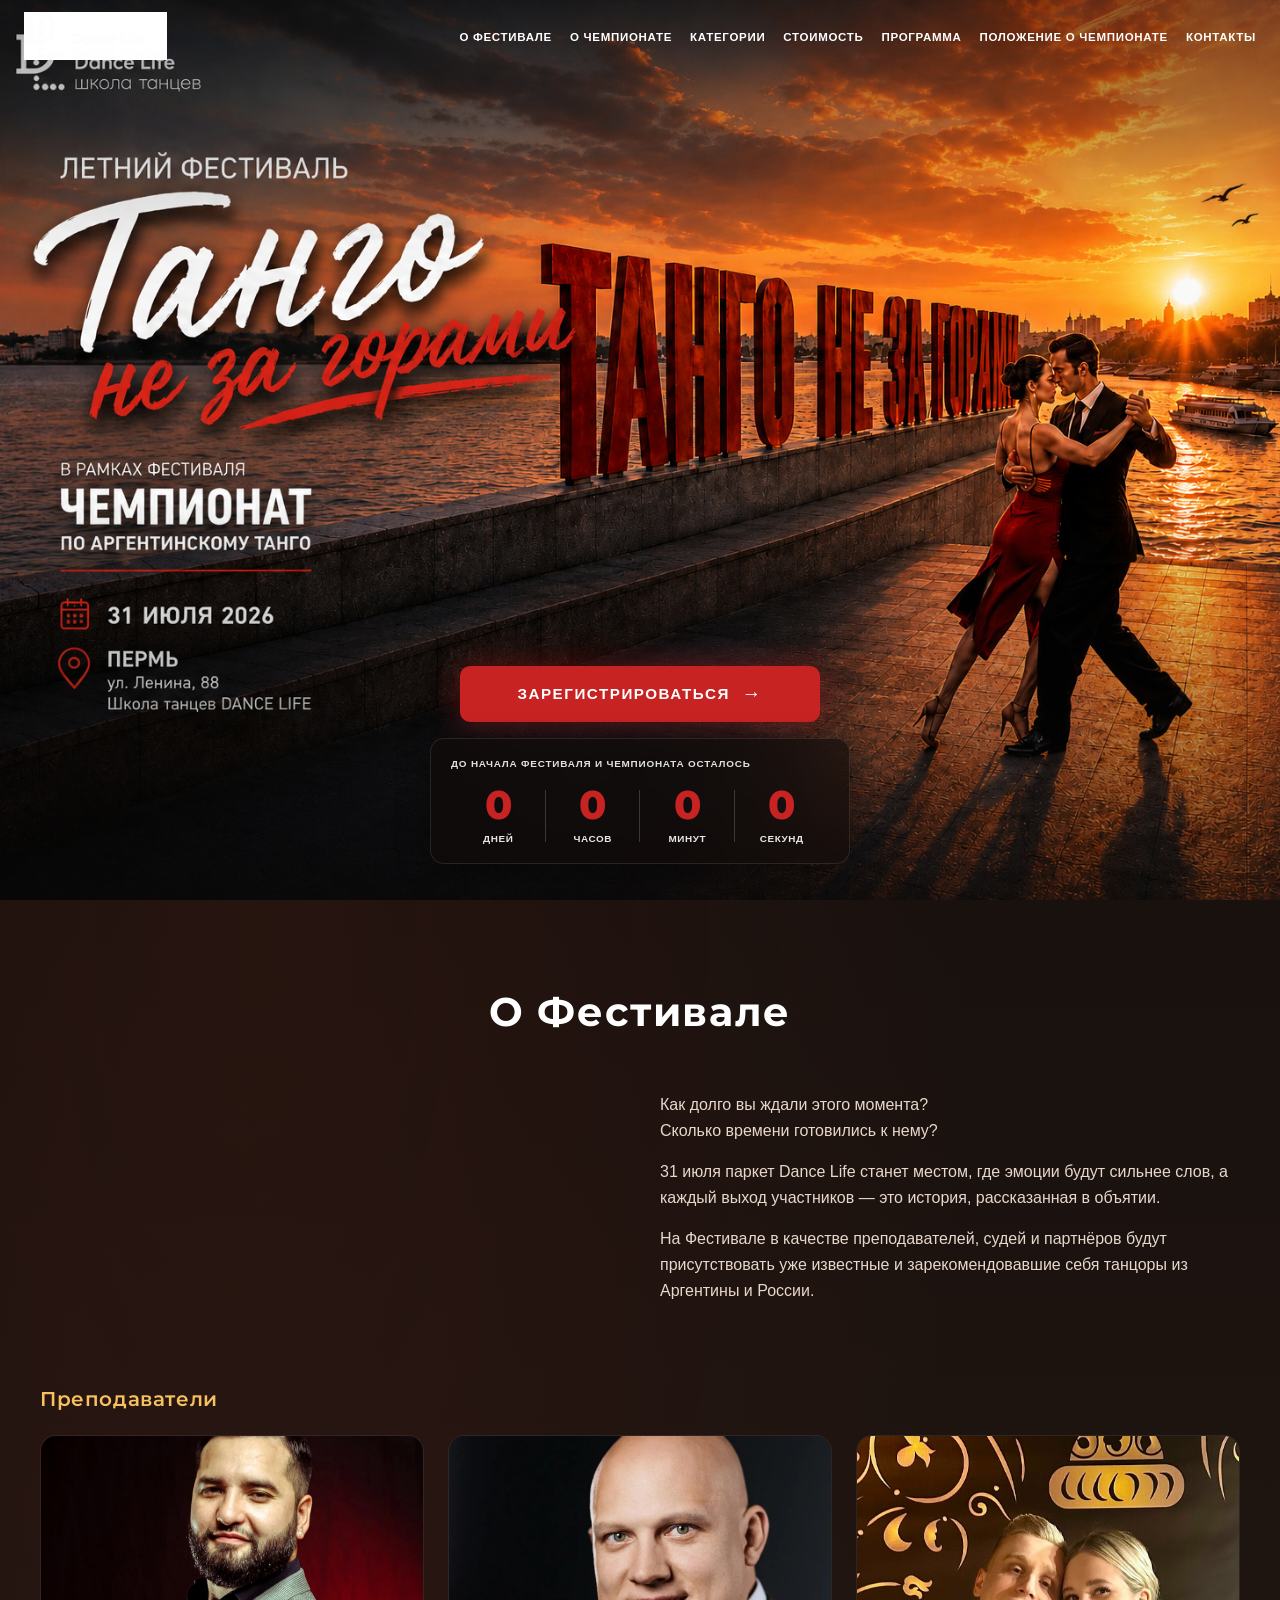
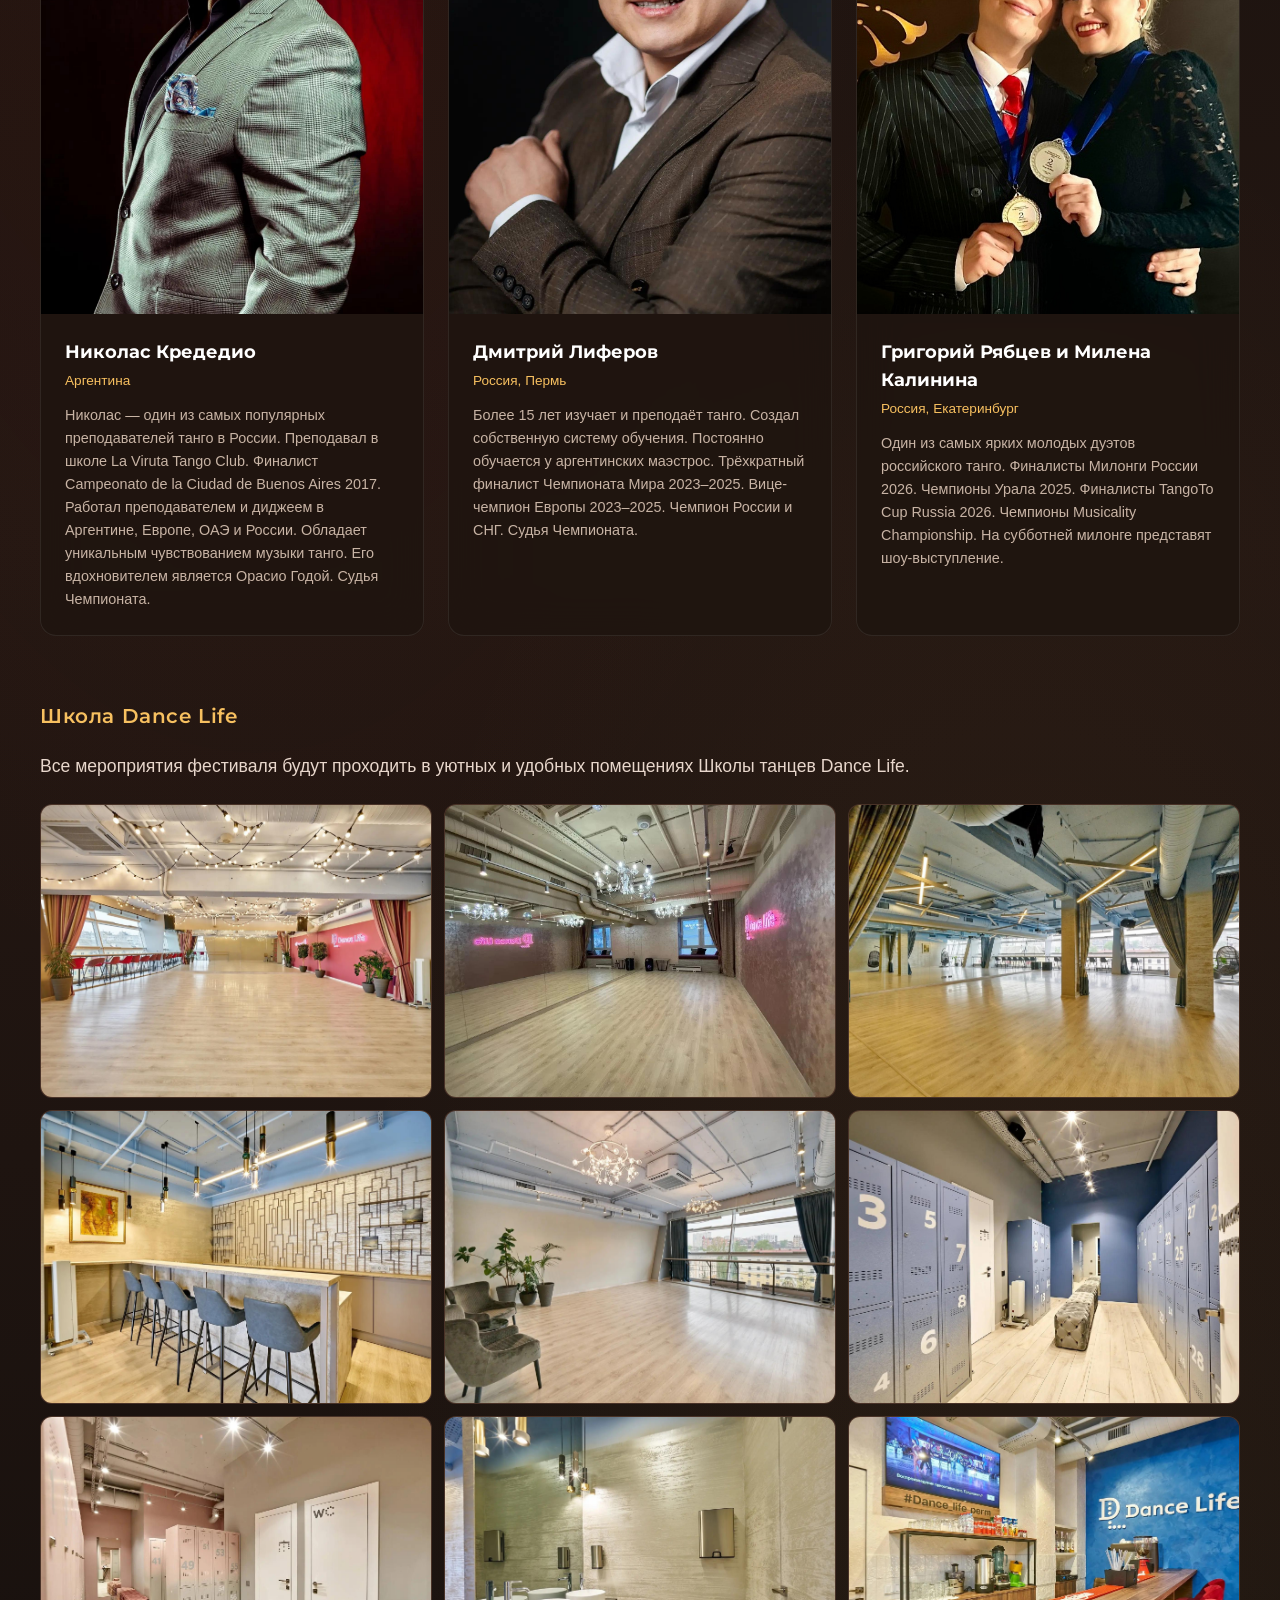
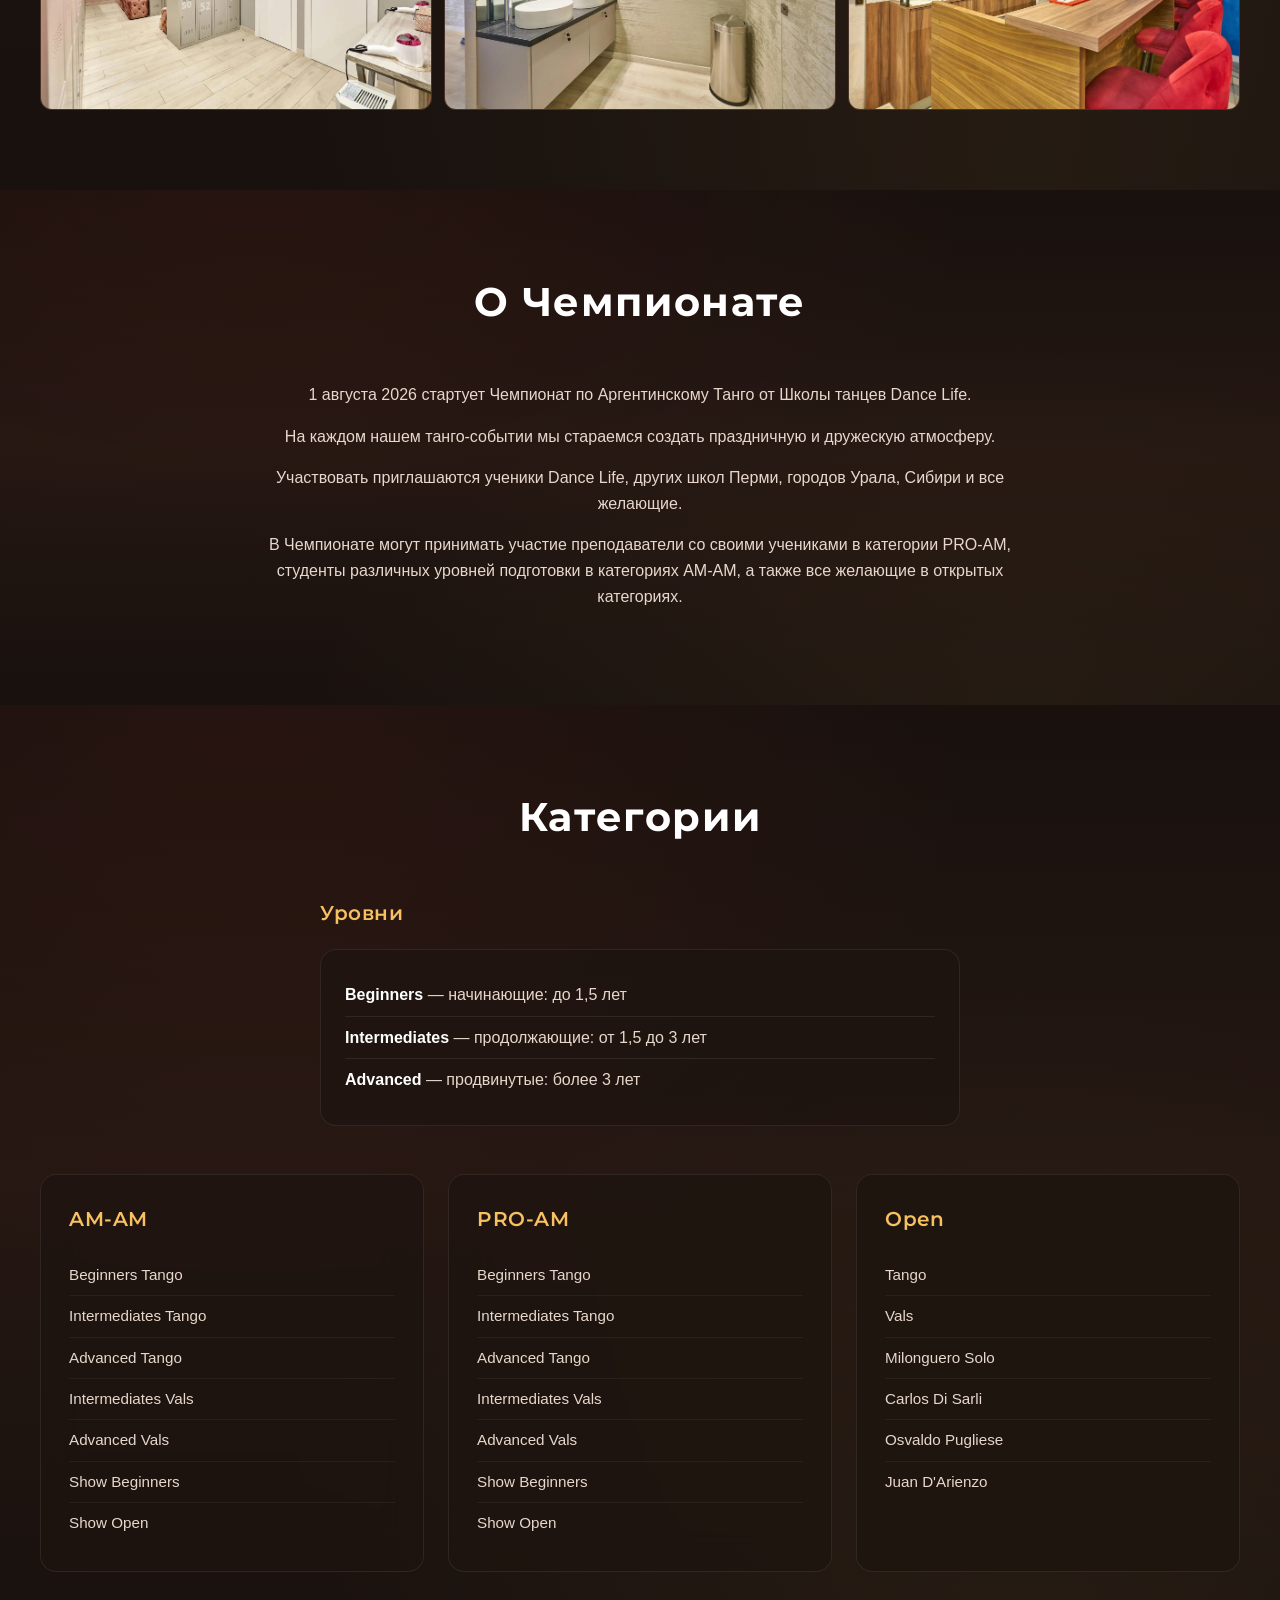
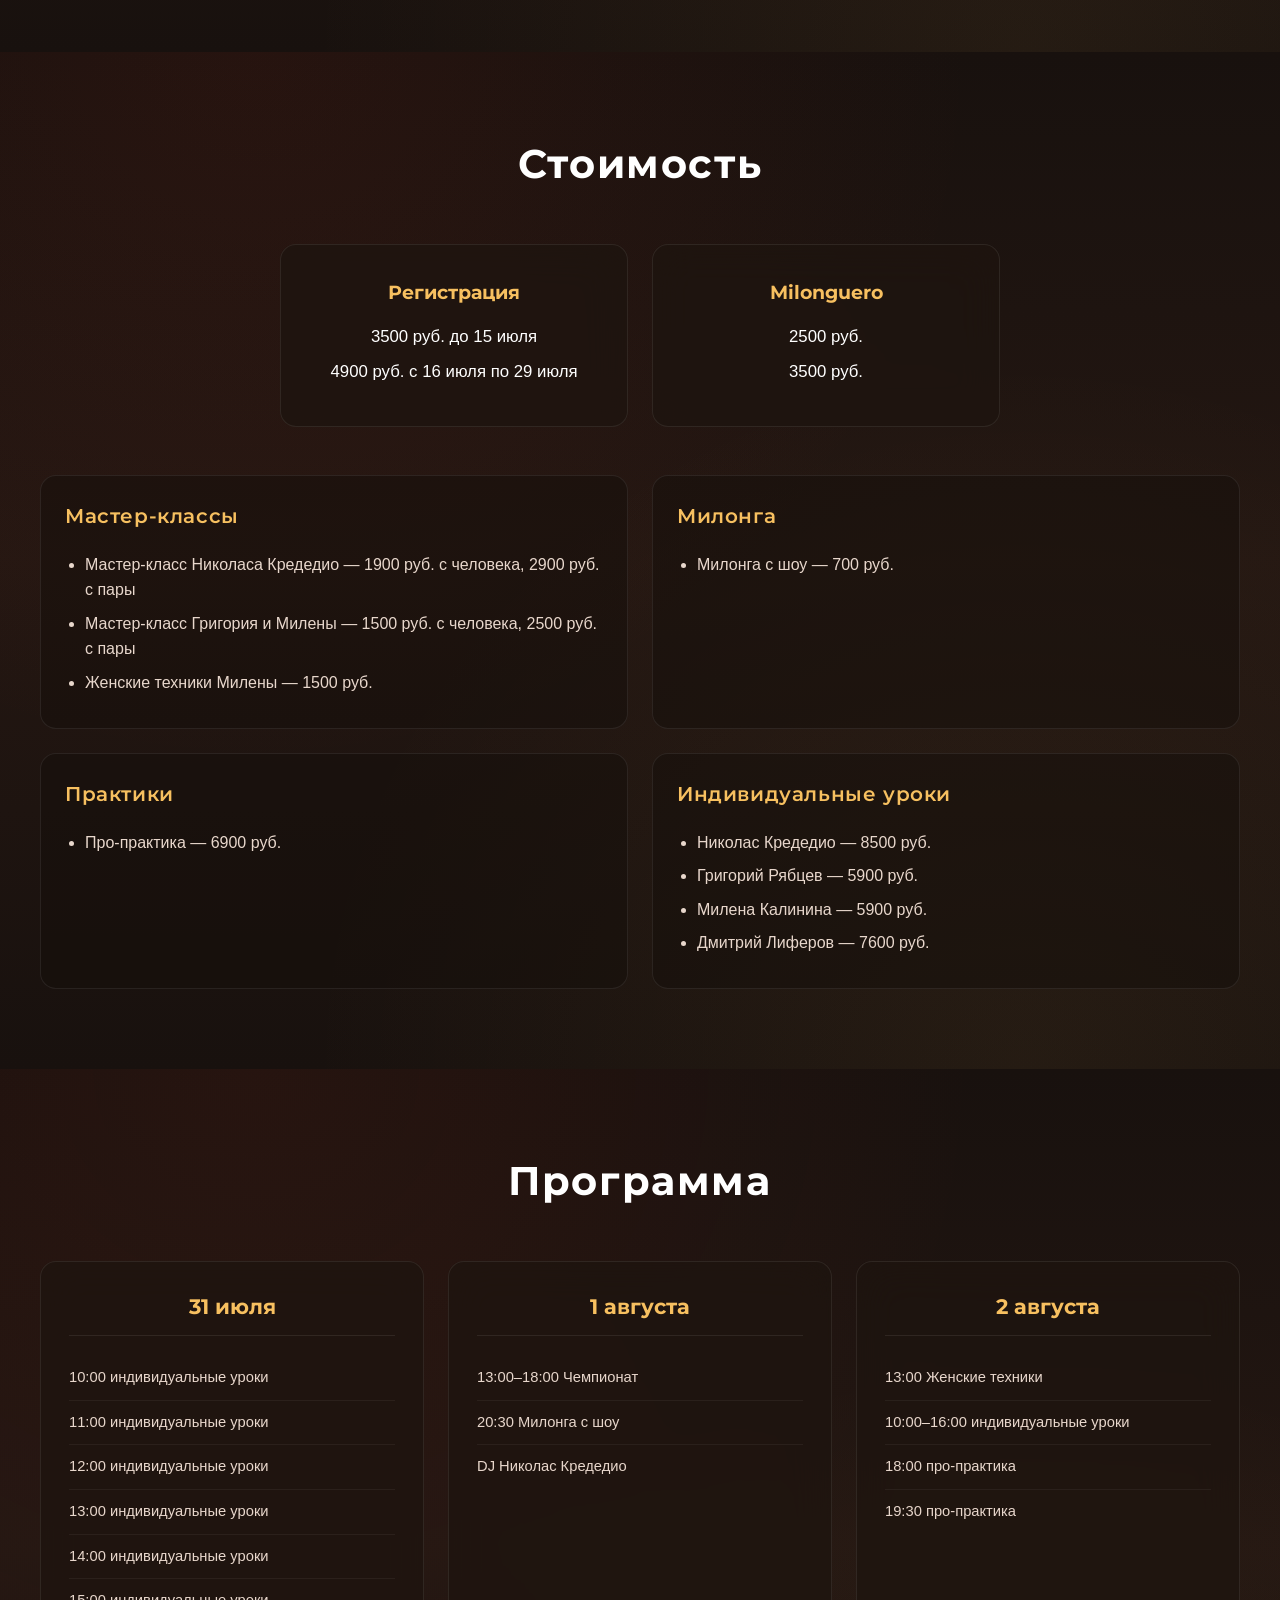
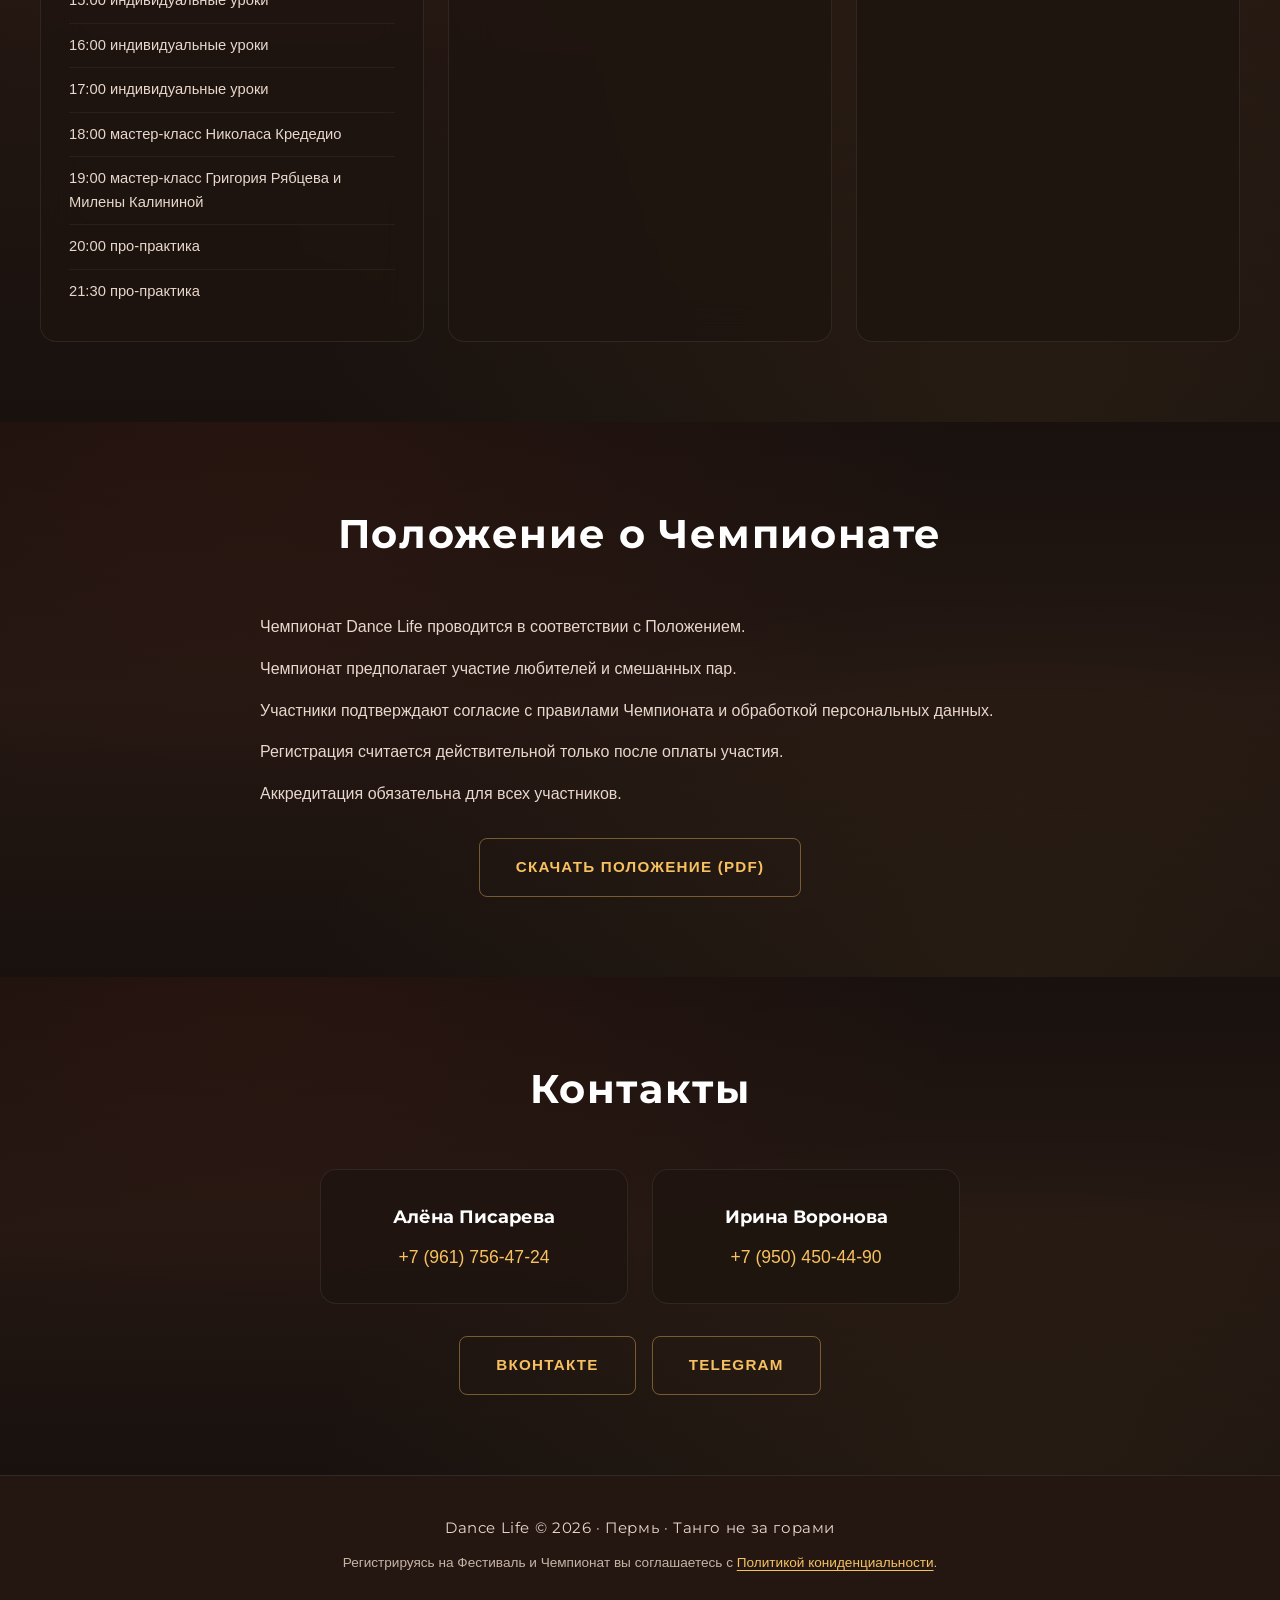
==== commit d00b5edc: "Initial sync: landing page and assets for summer festival" ====
--- a/index.html
+++ b/index.html
@@ -1,368 +1,422 @@
-<!DOCTYPE html>
-<html lang="ru">
-<head>
-  <meta charset="UTF-8">
-  <meta name="viewport" content="width=device-width, initial-scale=1.0">
-  <meta name="description" content="Летний фестиваль аргентинского танго и Чемпионат Dance Life. Пермь, 31 июля – 2 августа 2026.">
-  <meta name="keywords" content="аргентинское танго, танго Пермь, чемпионат танго, фестиваль танго, Dance Life, танго не за горами">
-  <title>Танго не за gорами 2026 | Чемпионат по аргентинскому танго</title>
-  <link rel="preconnect" href="https://fonts.googleapis.com">
-  <link rel="preconnect" href="https://fonts.gstatic.com" crossorigin>
-  <link href="https://fonts.googleapis.com/css2?family=Marck+Script&family=Montserrat:wght@500;600;700;800&display=swap" rel="stylesheet">
-  <link rel="stylesheet" href="styles.css">
-</head>
-<body>
-
-  <main>
-    <section class="hero" id="hero" aria-label="Главный экран">
-      <picture class="hero-bg" aria-hidden="true">
-        <source media="(max-width: 768px)" srcset="первый экран для смартфонов.jpg">
-        <img src="reference-hero.jpg" alt="">
-      </picture>
-      <div class="hero-overlay"></div>
-
-      <header class="site-header" id="top">
-        <div class="header-inner">
-          <a href="#top" class="logo" aria-label="Dance Life — на главную">
-            <img src="Dance life лого белый.jpg" class="logo-img" alt="Dance Life — школа танцев">
-          </a>
-
-          <button class="menu-toggle" type="button" aria-label="Открыть меню" aria-expanded="false" aria-controls="main-nav">
-            <span></span>
-            <span></span>
-            <span></span>
-          </button>
-
-          <nav class="main-nav" id="main-nav" aria-label="Основная навигация">
-            <ul>
-              <li><a href="#about-festival">О Фестивале</a></li>
-              <li><a href="#about-championship">О Чемпионате</a></li>
-              <li><a href="#categories">Категории</a></li>
-              <li><a href="#prices">Стоимость</a></li>
-              <li><a href="#program">Программа</a></li>
-              <li><a href="#regulations">Положение о Чемпионате</a></li>
-              <li><a href="#contacts">Контакты</a></li>
-            </ul>
-          </nav>
-        </div>
-      </header>
-    </section>
-
-    <!-- О Фестивале -->
-    <section class="section" id="about-festival">
-      <div class="container">
-        <h2 class="section-title">О Фестивале</h2>
-        <div class="section-grid section-grid--reverse">
-          <div class="section-text">
-            <p>Как долго вы ждали этого момента?<br>Сколько времени готовились к нему?</p>
-            <p>31 июля паркет Dance Life станет местом, где эмоции будут сильнее слов, а каждый выход участников — это история, рассказанная в объятии.</p>
-            <p>На Фестивале в качестве преподавателей, судей и партнёров будут присутствовать уже известные и зарекомендовавшие себя танцоры из Аргентины и России.</p>
-          </div>
-          <div class="section-media">
-            <!-- TODO: фото для блока «О Фестивале» — файл не указан в content.md -->
-          </div>
-        </div>
-
-        <div class="teachers">
-          <h3 class="subsection-title">Преподаватели</h3>
-          <div class="teachers-grid">
-            <article class="teacher-card">
-              <div class="teacher-photo">
-                <img src="Николас Кредедио.jpg" alt="Николас Кредедио" loading="lazy">
-              </div>
-              <div class="teacher-body">
-                <h4 class="teacher-name">Николас Кредедио</h4>
-                <p class="teacher-country">Аргентина</p>
-                <p class="teacher-desc">Николас — один из самых популярных преподавателей танго в России. Преподавал в школе La Viruta Tango Club. Финалист Campeonato de la Ciudad de Buenos Aires 2017. Работал преподавателем и диджеем в Аргентине, Европе, ОАЭ и России. Обладает уникальным чувствованием музыки танго. Его вдохновителем является Орасио Годой. Судья Чемпионата.</p>
-              </div>
-            </article>
-
-            <article class="teacher-card">
-              <div class="teacher-photo">
-                <img src="Дмитрий Лиферов.jpg" alt="Дмитрий Лиферов" loading="lazy">
-              </div>
-              <div class="teacher-body">
-                <h4 class="teacher-name">Дмитрий Лиферов</h4>
-                <p class="teacher-country">Россия, Пермь</p>
-                <p class="teacher-desc">Более 15 лет изучает и преподаёт танго. Создал собственную систему обучения. Постоянно обучается у аргентинских маэстрос. Трёхкратный финалист Чемпионата Мира 2023–2025. Вице-чемпион Европы 2023–2025. Чемпион России и СНГ. Судья Чемпионата.</p>
-              </div>
-            </article>
-
-            <article class="teacher-card">
-              <div class="teacher-photo">
-                <img src="Григорий Рябцев и Милена Калинина.jpg" alt="Григорий Рябцев и Милена Калинина" loading="lazy">
-              </div>
-              <div class="teacher-body">
-                <h4 class="teacher-name">Григорий Рябцев и Милена Калинина</h4>
-                <p class="teacher-country">Россия, Екатеринбург</p>
-                <p class="teacher-desc">Один из самых ярких молодых дуэтов российского танго. Финалисты Милонги России 2026. Чемпионы Урала 2025. Финалисты TangoTo Cup Russia 2026. Чемпионы Musicality Championship. На субботней милонге представят шоу-выступление.</p>
-              </div>
-            </article>
-          </div>
-        </div>
-
-        <div class="school-block">
-          <h3 class="subsection-title">Школа Dance Life</h3>
-          <p class="section-lead">Все мероприятия фестиваля будут проходить в уютных и удобных помещениях Школы танцев Dance Life.</p>
-          <div class="gallery">
-            <img src="school/01.jpg" alt="Школа Dance Life — фото 1" loading="lazy">
-            <img src="school/02.jpg" alt="Школа Dance Life — фото 2" loading="lazy">
-            <img src="school/03.jpg" alt="Школа Dance Life — фото 3" loading="lazy">
-            <img src="school/04.jpg" alt="Школа Dance Life — фото 4" loading="lazy">
-            <img src="school/05.jpg" alt="Школа Dance Life — фото 5" loading="lazy">
-            <img src="school/06.jpg" alt="Школа Dance Life — фото 6" loading="lazy">
-            <img src="school/07.jpg" alt="Школа Dance Life — фото 7" loading="lazy">
-            <img src="school/08.jpg" alt="Школа Dance Life — фото 8" loading="lazy">
-            <img src="school/09.jpg" alt="Школа Dance Life — фото 9" loading="lazy">
-          </div>
-        </div>
-      </div>
-    </section>
-
-    <!-- О Чемпионате -->
-    <section class="section" id="about-championship">
-      <div class="container">
-        <h2 class="section-title">О Чемпионате</h2>
-        <div class="section-text section-text--centered">
-          <p>1 августа 2026 стартует Чемпионат по Аргентинскому Танго от Школы танцев Dance Life.</p>
-          <p>На каждом нашем танго-событии мы стараемся создать праздничную и дружескую атмосферу.</p>
-          <p>Участвовать приглашаются ученики Dance Life, других школ Перми, городов Урала, Сибири и все желающие.</p>
-          <p>В Чемпионате могут принимать участие преподаватели со своими учениками в категории PRO-AM, студенты различных уровней подготовки в категориях AM-AM, а также все желающие в открытых категориях.</p>
-        </div>
-      </div>
-    </section>
-
-    <!-- Категории -->
-    <section class="section" id="categories">
-      <div class="container">
-        <h2 class="section-title">Категории</h2>
-
-        <div class="levels">
-          <h3 class="subsection-title">Уровни</h3>
-          <ul class="levels-list">
-            <li><strong>Beginners</strong> — начинающие: до 1,5 лет</li>
-            <li><strong>Intermediates</strong> — продолжающие: от 1,5 до 3 лет</li>
-            <li><strong>Advanced</strong> — продвинутые: более 3 лет</li>
-          </ul>
-        </div>
-
-        <div class="categories-grid">
-          <div class="category-group">
-            <h3 class="subsection-title">AM-AM</h3>
-            <ul class="category-list">
-              <li>Beginners Tango</li>
-              <li>Intermediates Tango</li>
-              <li>Advanced Tango</li>
-              <li>Intermediates Vals</li>
-              <li>Advanced Vals</li>
-              <li>Show Beginners</li>
-              <li>Show Open</li>
-            </ul>
-          </div>
-
-          <div class="category-group">
-            <h3 class="subsection-title">PRO-AM</h3>
-            <ul class="category-list">
-              <li>Beginners Tango</li>
-              <li>Intermediates Tango</li>
-              <li>Advanced Tango</li>
-              <li>Intermediates Vals</li>
-              <li>Advanced Vals</li>
-              <li>Show Beginners</li>
-              <li>Show Open</li>
-            </ul>
-          </div>
-
-          <div class="category-group">
-            <h3 class="subsection-title">Open</h3>
-            <ul class="category-list">
-              <li>Tango</li>
-              <li>Vals</li>
-              <li>Milonguero Solo</li>
-              <li>Carlos Di Sarli</li>
-              <li>Osvaldo Pugliese</li>
-              <li>Juan D'Arienzo</li>
-            </ul>
-          </div>
-        </div>
-      </div>
-    </section>
-
-    <!-- Стоимость -->
-    <section class="section" id="prices">
-      <div class="container">
-        <h2 class="section-title">Стоимость</h2>
-
-        <div class="prices-grid">
-          <article class="price-card">
-            <h3 class="price-card-title">Регистрация</h3>
-            <p class="price-line">3500 руб. до 15 июля</p>
-            <p class="price-line">4900 руб. с 16 июля по 29 июля</p>
-          </article>
-
-          <article class="price-card">
-            <h3 class="price-card-title">Milonguero</h3>
-            <p class="price-line">2500 руб.</p>
-            <p class="price-line">3500 руб.</p>
-          </article>
-        </div>
-
-        <div class="price-lists">
-          <div class="price-group">
-            <h3 class="subsection-title">Мастер-классы</h3>
-            <ul>
-              <li>Мастер-класс Николаса Кредедио — 1900 руб. с человека, 2900 руб. с пары</li>
-              <li>Мастер-класс Григория и Милены — 1500 руб. с человека, 2500 руб. с пары</li>
-              <li>Женские техники Милены — 1500 руб.</li>
-            </ul>
-          </div>
-
-          <div class="price-group">
-            <h3 class="subsection-title">Милонга</h3>
-            <ul>
-              <li>Милонга с шоу — 700 руб.</li>
-            </ul>
-          </div>
-
-          <div class="price-group">
-            <h3 class="subsection-title">Практики</h3>
-            <ul>
-              <li>Про-практика — 6900 руб.</li>
-            </ul>
-          </div>
-
-          <div class="price-group">
-            <h3 class="subsection-title">Индивидуальные уроки</h3>
-            <ul>
-              <li>Николас Кредедио — 8500 руб.</li>
-              <li>Григорий Рябцев — 5900 руб.</li>
-              <li>Милена Калинина — 5900 руб.</li>
-              <li>Дмитрий Лиферов — 7600 руб.</li>
-            </ul>
-          </div>
-        </div>
-      </div>
-    </section>
-
-    <!-- Программа -->
-    <section class="section" id="program">
-      <div class="container">
-        <h2 class="section-title">Программа</h2>
-
-        <div class="program-grid">
-          <article class="program-day">
-            <h3 class="program-date">31 июля</h3>
-            <ul class="program-list">
-              <li>10:00 индивидуальные уроки</li>
-              <li>11:00 индивидуальные уроки</li>
-              <li>12:00 индивидуальные уроки</li>
-              <li>13:00 индивидуальные уроки</li>
-              <li>14:00 индивидуальные уроки</li>
-              <li>15:00 индивидуальные уроки</li>
-              <li>16:00 индивидуальные уроки</li>
-              <li>17:00 индивидуальные уроки</li>
-              <li>18:00 мастер-класс Николаса Кредедио</li>
-              <li>19:00 мастер-класс Григория Рябцева и Милены Калининой</li>
-              <li>20:00 про-практика</li>
-              <li>21:30 про-практика</li>
-            </ul>
-          </article>
-
-          <article class="program-day">
-            <h3 class="program-date">1 августа</h3>
-            <ul class="program-list">
-              <li>13:00–18:00 Чемпионат</li>
-              <li>20:30 Милонга с шоу</li>
-              <li>DJ Николас Кредедио</li>
-            </ul>
-          </article>
-
-          <article class="program-day">
-            <h3 class="program-date">2 августа</h3>
-            <ul class="program-list">
-              <li>13:00 Женские техники</li>
-              <li>10:00–16:00 индивидуальные уроки</li>
-              <li>18:00 про-практика</li>
-              <li>19:30 про-практика</li>
-            </ul>
-          </article>
-        </div>
-      </div>
-    </section>
-
-    <!-- Положение о Чемпионате -->
-    <section class="section" id="regulations">
-      <div class="container">
-        <h2 class="section-title">Положение о Чемпионате</h2>
-        <div class="regulations-block">
-          <div class="section-text">
-            <p>Чемпионат Dance Life проводится в соответствии с Положением.</p>
-            <p>Чемпионат предполагает участие любителей и смешанных пар.</p>
-            <p>Участники подтверждают согласие с правилами Чемпионата и обработкой персональных данных.</p>
-            <p>Регистрация считается действительной только после оплаты участия.</p>
-            <p>Аккредитация обязательна для всех участников.</p>
-          </div>
-          <a class="btn btn-secondary" href="polozhenie-o-chempionate.pdf" download>Скачать положение (PDF)</a>
-        </div>
-      </div>
-    </section>
-
-    <!-- Контакты -->
-    <section class="section" id="contacts">
-      <div class="container">
-        <h2 class="section-title">Контакты</h2>
-
-        <div class="contacts-grid">
-          <article class="contact-card">
-            <h3 class="contact-name">Алёна Писарева</h3>
-            <a class="contact-phone" href="tel:+79617564724">+7 (961) 756-47-24</a>
-          </article>
-
-          <article class="contact-card">
-            <h3 class="contact-name">Ирина Воронова</h3>
-            <a class="contact-phone" href="tel:+79504504490">+7 (950) 450-44-90</a>
-          </article>
-        </div>
-
-        <div class="social-links">
-          <a class="btn btn-secondary" href="https://vk.com/club239757750" target="_blank" rel="noopener noreferrer">ВКонтакте</a>
-          <a class="btn btn-secondary" href="https://t.me/dltango" target="_blank" rel="noopener noreferrer">Telegram</a>
-        </div>
-      </div>
-    </section>
-  </main>
-
-  <footer class="site-footer">
-    <div class="container">
-      <p class="footer-main">Dance Life © 2026 · Пермь · Танго не за горами</p>
-      <p class="footer-legal">
-        Регистрируясь на Фестиваль и Чемпионат вы соглашаетесь с
-        <a href="privacy.html">Политикой кониденциальности</a>.
-      </p>
-    </div>
-  </footer>
-
-  <script>
-    (function () {
-      var toggle = document.querySelector('.menu-toggle');
-      var nav = document.getElementById('main-nav');
-
-      toggle.addEventListener('click', function () {
-        var open = nav.classList.toggle('is-open');
-        toggle.setAttribute('aria-expanded', open ? 'true' : 'false');
-      });
-
-      nav.querySelectorAll('a').forEach(function (link) {
-        link.addEventListener('click', function () {
-          nav.classList.remove('is-open');
-          toggle.setAttribute('aria-expanded', 'false');
-        });
-      });
-
-      window.addEventListener('scroll', function () {
-        document.body.classList.toggle('is-scrolled', window.scrollY > 40);
-      });
-    })();
-  </script>
-</body>
-</html>
+<!DOCTYPE html>
+<html lang="ru">
+<head>
+  <meta charset="UTF-8">
+  <meta name="viewport" content="width=device-width, initial-scale=1.0">
+  <meta name="description" content="Летний фестиваль аргентинского танго и Чемпионат Dance Life. Пермь, 31 июля – 2 августа 2026.">
+  <meta name="keywords" content="аргентинское танго, танго Пермь, чемпионат танго, фестиваль танго, Dance Life, танго не за горами">
+  <title>Танго не за горами 2026 | Чемпионат по аргентинскому танго</title>
+  <link rel="preconnect" href="https://fonts.googleapis.com">
+  <link rel="preconnect" href="https://fonts.gstatic.com" crossorigin>
+  <link href="https://fonts.googleapis.com/css2?family=Marck+Script&family=Montserrat:wght@500;600;700;800&display=swap" rel="stylesheet">
+  <link rel="stylesheet" href="styles.css">
+</head>
+<body>
+
+  <main>
+    <section class="hero" id="hero" aria-label="Главный экран">
+      <picture class="hero-bg" aria-hidden="true">
+        <source media="(max-width: 768px)" srcset="первый экран для смартфонов.jpg">
+        <img src="reference-hero.jpg" alt="">
+      </picture>
+      <div class="hero-overlay"></div>
+
+      <header class="site-header" id="top">
+        <div class="header-inner">
+          <a href="#top" class="logo" aria-label="Dance Life — на главную">
+            <img src="Dance life лого белый.jpg" class="logo-img" alt="Dance Life — школа танцев">
+          </a>
+
+          <button class="menu-toggle" type="button" aria-label="Открыть меню" aria-expanded="false" aria-controls="main-nav">
+            <span></span>
+            <span></span>
+            <span></span>
+          </button>
+
+          <nav class="main-nav" id="main-nav" aria-label="Основная навигация">
+            <ul>
+              <li><a href="#about-festival">О Фестивале</a></li>
+              <li><a href="#about-championship">О Чемпионате</a></li>
+              <li><a href="#categories">Категории</a></li>
+              <li><a href="#prices">Стоимость</a></li>
+              <li><a href="#program">Программа</a></li>
+              <li><a href="#regulations">Положение о Чемпионате</a></li>
+              <li><a href="#contacts">Контакты</a></li>
+            </ul>
+          </nav>
+        </div>
+      </header>
+
+      <div class="hero-bottom">
+        <a
+          class="btn btn-register"
+          href="https://forms.gle/R75rjsPV8vXUbq639"
+          target="_blank"
+          rel="noopener noreferrer"
+        >
+          <span>ЗАРЕГИСТРИРОВАТЬСЯ</span>
+          <span class="btn-arrow" aria-hidden="true">→</span>
+        </a>
+
+        <div class="countdown" aria-live="polite">
+          <p class="countdown-label">ДО НАЧАЛА ФЕСТИВАЛЯ И ЧЕМПИОНАТА ОСТАЛОСЬ</p>
+          <div class="countdown-grid">
+            <div class="countdown-item">
+              <span class="countdown-value" id="cd-days">0</span>
+              <span class="countdown-unit">дней</span>
+            </div>
+            <div class="countdown-item">
+              <span class="countdown-value" id="cd-hours">0</span>
+              <span class="countdown-unit">часов</span>
+            </div>
+            <div class="countdown-item">
+              <span class="countdown-value" id="cd-minutes">0</span>
+              <span class="countdown-unit">минут</span>
+            </div>
+            <div class="countdown-item">
+              <span class="countdown-value" id="cd-seconds">0</span>
+              <span class="countdown-unit">секунд</span>
+            </div>
+          </div>
+        </div>
+      </div>
+    </section>
+
+    <!-- О Фестивале -->
+    <section class="section" id="about-festival">
+      <div class="container">
+        <h2 class="section-title">О Фестивале</h2>
+        <div class="section-grid section-grid--reverse">
+          <div class="section-text">
+            <p>Как долго вы ждали этого момента?<br>Сколько времени готовились к нему?</p>
+            <p>31 июля паркет Dance Life станет местом, где эмоции будут сильнее слов, а каждый выход участников — это история, рассказанная в объятии.</p>
+            <p>На Фестивале в качестве преподавателей, судей и партнёров будут присутствовать уже известные и зарекомендовавшие себя танцоры из Аргентины и России.</p>
+          </div>
+          <div class="section-media">
+            <!-- TODO: фото для блока «О Фестивале» — файл не указан в content.md -->
+          </div>
+        </div>
+
+        <div class="teachers">
+          <h3 class="subsection-title">Преподаватели</h3>
+          <div class="teachers-grid">
+            <article class="teacher-card">
+              <div class="teacher-photo">
+                <img src="Николас Кредедио.jpg" alt="Николас Кредедио" loading="lazy">
+              </div>
+              <div class="teacher-body">
+                <h4 class="teacher-name">Николас Кредедио</h4>
+                <p class="teacher-country">Аргентина</p>
+                <p class="teacher-desc">Николас — один из самых популярных преподавателей танго в России. Преподавал в школе La Viruta Tango Club. Финалист Campeonato de la Ciudad de Buenos Aires 2017. Работал преподавателем и диджеем в Аргентине, Европе, ОАЭ и России. Обладает уникальным чувствованием музыки танго. Его вдохновителем является Орасио Годой. Судья Чемпионата.</p>
+              </div>
+            </article>
+
+            <article class="teacher-card">
+              <div class="teacher-photo">
+                <img src="Дмитрий Лиферов.jpg" alt="Дмитрий Лиферов" loading="lazy">
+              </div>
+              <div class="teacher-body">
+                <h4 class="teacher-name">Дмитрий Лиферов</h4>
+                <p class="teacher-country">Россия, Пермь</p>
+                <p class="teacher-desc">Более 15 лет изучает и преподаёт танго. Создал собственную систему обучения. Постоянно обучается у аргентинских маэстрос. Трёхкратный финалист Чемпионата Мира 2023–2025. Вице-чемпион Европы 2023–2025. Чемпион России и СНГ. Судья Чемпионата.</p>
+              </div>
+            </article>
+
+            <article class="teacher-card">
+              <div class="teacher-photo">
+                <img src="Григорий Рябцев и Милена Калинина.jpg" alt="Григорий Рябцев и Милена Калинина" loading="lazy">
+              </div>
+              <div class="teacher-body">
+                <h4 class="teacher-name">Григорий Рябцев и Милена Калинина</h4>
+                <p class="teacher-country">Россия, Екатеринбург</p>
+                <p class="teacher-desc">Один из самых ярких молодых дуэтов российского танго. Финалисты Милонги России 2026. Чемпионы Урала 2025. Финалисты TangoTo Cup Russia 2026. Чемпионы Musicality Championship. На субботней милонге представят шоу-выступление.</p>
+              </div>
+            </article>
+          </div>
+        </div>
+
+        <div class="school-block">
+          <h3 class="subsection-title">Школа Dance Life</h3>
+          <p class="section-lead">Все мероприятия фестиваля будут проходить в уютных и удобных помещениях Школы танцев Dance Life.</p>
+          <div class="gallery">
+            <img src="school/01.jpg" alt="Школа Dance Life — фото 1" loading="lazy">
+            <img src="school/02.jpg" alt="Школа Dance Life — фото 2" loading="lazy">
+            <img src="school/03.jpg" alt="Школа Dance Life — фото 3" loading="lazy">
+            <img src="school/04.jpg" alt="Школа Dance Life — фото 4" loading="lazy">
+            <img src="school/05.jpg" alt="Школа Dance Life — фото 5" loading="lazy">
+            <img src="school/06.jpg" alt="Школа Dance Life — фото 6" loading="lazy">
+            <img src="school/07.jpg" alt="Школа Dance Life — фото 7" loading="lazy">
+            <img src="school/08.jpg" alt="Школа Dance Life — фото 8" loading="lazy">
+            <img src="school/09.jpg" alt="Школа Dance Life — фото 9" loading="lazy">
+          </div>
+        </div>
+      </div>
+    </section>
+
+    <!-- О Чемпионате -->
+    <section class="section" id="about-championship">
+      <div class="container">
+        <h2 class="section-title">О Чемпионате</h2>
+        <div class="section-text section-text--centered">
+          <p>1 августа 2026 стартует Чемпионат по Аргентинскому Танго от Школы танцев Dance Life.</p>
+          <p>На каждом нашем танго-событии мы стараемся создать праздничную и дружескую атмосферу.</p>
+          <p>Участвовать приглашаются ученики Dance Life, других школ Перми, городов Урала, Сибири и все желающие.</p>
+          <p>В Чемпионате могут принимать участие преподаватели со своими учениками в категории PRO-AM, студенты различных уровней подготовки в категориях AM-AM, а также все желающие в открытых категориях.</p>
+        </div>
+      </div>
+    </section>
+
+    <!-- Категории -->
+    <section class="section" id="categories">
+      <div class="container">
+        <h2 class="section-title">Категории</h2>
+
+        <div class="levels">
+          <h3 class="subsection-title">Уровни</h3>
+          <ul class="levels-list">
+            <li><strong>Beginners</strong> — начинающие: до 1,5 лет</li>
+            <li><strong>Intermediates</strong> — продолжающие: от 1,5 до 3 лет</li>
+            <li><strong>Advanced</strong> — продвинутые: более 3 лет</li>
+          </ul>
+        </div>
+
+        <div class="categories-grid">
+          <div class="category-group">
+            <h3 class="subsection-title">AM-AM</h3>
+            <ul class="category-list">
+              <li>Beginners Tango</li>
+              <li>Intermediates Tango</li>
+              <li>Advanced Tango</li>
+              <li>Intermediates Vals</li>
+              <li>Advanced Vals</li>
+              <li>Show Beginners</li>
+              <li>Show Open</li>
+            </ul>
+          </div>
+
+          <div class="category-group">
+            <h3 class="subsection-title">PRO-AM</h3>
+            <ul class="category-list">
+              <li>Beginners Tango</li>
+              <li>Intermediates Tango</li>
+              <li>Advanced Tango</li>
+              <li>Intermediates Vals</li>
+              <li>Advanced Vals</li>
+              <li>Show Beginners</li>
+              <li>Show Open</li>
+            </ul>
+          </div>
+
+          <div class="category-group">
+            <h3 class="subsection-title">Open</h3>
+            <ul class="category-list">
+              <li>Tango</li>
+              <li>Vals</li>
+              <li>Milonguero Solo</li>
+              <li>Carlos Di Sarli</li>
+              <li>Osvaldo Pugliese</li>
+              <li>Juan D'Arienzo</li>
+            </ul>
+          </div>
+        </div>
+      </div>
+    </section>
+
+    <!-- Стоимость -->
+    <section class="section" id="prices">
+      <div class="container">
+        <h2 class="section-title">Стоимость</h2>
+
+        <div class="prices-grid">
+          <article class="price-card">
+            <h3 class="price-card-title">Регистрация</h3>
+            <p class="price-line">3500 руб. до 15 июля</p>
+            <p class="price-line">4900 руб. с 16 июля по 29 июля</p>
+          </article>
+
+          <article class="price-card">
+            <h3 class="price-card-title">Milonguero</h3>
+            <p class="price-line">2500 руб.</p>
+            <p class="price-line">3500 руб.</p>
+          </article>
+        </div>
+
+        <div class="price-lists">
+          <div class="price-group">
+            <h3 class="subsection-title">Мастер-классы</h3>
+            <ul>
+              <li>Мастер-класс Николаса Кредедио — 1900 руб. с человека, 2900 руб. с пары</li>
+              <li>Мастер-класс Григория и Милены — 1500 руб. с человека, 2500 руб. с пары</li>
+              <li>Женские техники Милены — 1500 руб.</li>
+            </ul>
+          </div>
+
+          <div class="price-group">
+            <h3 class="subsection-title">Милонга</h3>
+            <ul>
+              <li>Милонга с шоу — 700 руб.</li>
+            </ul>
+          </div>
+
+          <div class="price-group">
+            <h3 class="subsection-title">Практики</h3>
+            <ul>
+              <li>Про-практика — 6900 руб.</li>
+            </ul>
+          </div>
+
+          <div class="price-group">
+            <h3 class="subsection-title">Индивидуальные уроки</h3>
+            <ul>
+              <li>Николас Кредедио — 8500 руб.</li>
+              <li>Григорий Рябцев — 5900 руб.</li>
+              <li>Милена Калинина — 5900 руб.</li>
+              <li>Дмитрий Лиферов — 7600 руб.</li>
+            </ul>
+          </div>
+        </div>
+      </div>
+    </section>
+
+    <!-- Программа -->
+    <section class="section" id="program">
+      <div class="container">
+        <h2 class="section-title">Программа</h2>
+
+        <div class="program-grid">
+          <article class="program-day">
+            <h3 class="program-date">31 июля</h3>
+            <ul class="program-list">
+              <li>10:00 индивидуальные уроки</li>
+              <li>11:00 индивидуальные уроки</li>
+              <li>12:00 индивидуальные уроки</li>
+              <li>13:00 индивидуальные уроки</li>
+              <li>14:00 индивидуальные уроки</li>
+              <li>15:00 индивидуальные уроки</li>
+              <li>16:00 индивидуальные уроки</li>
+              <li>17:00 индивидуальные уроки</li>
+              <li>18:00 мастер-класс Николаса Кредедио</li>
+              <li>19:00 мастер-класс Григория Рябцева и Милены Калининой</li>
+              <li>20:00 про-практика</li>
+              <li>21:30 про-практика</li>
+            </ul>
+          </article>
+
+          <article class="program-day">
+            <h3 class="program-date">1 августа</h3>
+            <ul class="program-list">
+              <li>13:00–18:00 Чемпионат</li>
+              <li>20:30 Милонга с шоу</li>
+              <li>DJ Николас Кредедио</li>
+            </ul>
+          </article>
+
+          <article class="program-day">
+            <h3 class="program-date">2 августа</h3>
+            <ul class="program-list">
+              <li>13:00 Женские техники</li>
+              <li>10:00–16:00 индивидуальные уроки</li>
+              <li>18:00 про-практика</li>
+              <li>19:30 про-практика</li>
+            </ul>
+          </article>
+        </div>
+      </div>
+    </section>
+
+    <!-- Положение о Чемпионате -->
+    <section class="section" id="regulations">
+      <div class="container">
+        <h2 class="section-title">Положение о Чемпионате</h2>
+        <div class="regulations-block">
+          <div class="section-text">
+            <p>Чемпионат Dance Life проводится в соответствии с Положением.</p>
+            <p>Чемпионат предполагает участие любителей и смешанных пар.</p>
+            <p>Участники подтверждают согласие с правилами Чемпионата и обработкой персональных данных.</p>
+            <p>Регистрация считается действительной только после оплаты участия.</p>
+            <p>Аккредитация обязательна для всех участников.</p>
+          </div>
+          <a class="btn btn-secondary" href="polozhenie-o-chempionate.pdf" download>Скачать положение (PDF)</a>
+        </div>
+      </div>
+    </section>
+
+    <!-- Контакты -->
+    <section class="section" id="contacts">
+      <div class="container">
+        <h2 class="section-title">Контакты</h2>
+
+        <div class="contacts-grid">
+          <article class="contact-card">
+            <h3 class="contact-name">Алёна Писарева</h3>
+            <a class="contact-phone" href="tel:+79617564724">+7 (961) 756-47-24</a>
+          </article>
+
+          <article class="contact-card">
+            <h3 class="contact-name">Ирина Воронова</h3>
+            <a class="contact-phone" href="tel:+79504504490">+7 (950) 450-44-90</a>
+          </article>
+        </div>
+
+        <div class="social-links">
+          <a class="btn btn-secondary" href="https://vk.com/club239757750" target="_blank" rel="noopener noreferrer">ВКонтакте</a>
+          <a class="btn btn-secondary" href="https://t.me/dltango" target="_blank" rel="noopener noreferrer">Telegram</a>
+        </div>
+      </div>
+    </section>
+  </main>
+
+  <footer class="site-footer">
+    <div class="container">
+      <p class="footer-main">Dance Life © 2026 · Пермь · Танго не за горами</p>
+      <p class="footer-legal">
+        Регистрируясь на Фестиваль и Чемпионат вы соглашаетесь с
+        <a href="privacy.html">Политикой кониденциальности</a>.
+      </p>
+    </div>
+  </footer>
+
+  <script>
+    (function () {
+      var target = new Date('2026-07-31T10:00:00+05:00').getTime();
+
+      function updateCountdown() {
+        var now = Date.now();
+        var diff = Math.max(0, target - now);
+
+        var days = Math.floor(diff / 86400000);
+        var hours = Math.floor((diff % 86400000) / 3600000);
+        var minutes = Math.floor((diff % 3600000) / 60000);
+        var seconds = Math.floor((diff % 60000) / 1000);
+
+        document.getElementById('cd-days').textContent = String(days);
+        document.getElementById('cd-hours').textContent = String(hours);
+        document.getElementById('cd-minutes').textContent = String(minutes);
+        document.getElementById('cd-seconds').textContent = String(seconds);
+      }
+
+      updateCountdown();
+      setInterval(updateCountdown, 1000);
+
+      var toggle = document.querySelector('.menu-toggle');
+      var nav = document.getElementById('main-nav');
+
+      toggle.addEventListener('click', function () {
+        var open = nav.classList.toggle('is-open');
+        toggle.setAttribute('aria-expanded', open ? 'true' : 'false');
+      });
+
+      nav.querySelectorAll('a').forEach(function (link) {
+        link.addEventListener('click', function () {
+          nav.classList.remove('is-open');
+          toggle.setAttribute('aria-expanded', 'false');
+        });
+      });
+
+      window.addEventListener('scroll', function () {
+        document.body.classList.toggle('is-scrolled', window.scrollY > 40);
+      });
+    })();
+  </script>
+</body>
+</html>
--- a/styles.css
+++ b/styles.css
@@ -1,1192 +1,1221 @@
-/* ============================================================
-   Dance Life — Летний Фестиваль и Чемпионат 2026
-   Цветовая гамма наследуется от hero (reference-hero.jpg)
-   Атмосфера: закат, летний тango-фестиваль
-   ============================================================ */
-
-:root {
-  --bg-primary: #18110e;
-  --bg-secondary: #241712;
-  --bg-warm: #3a2015;
-  --accent-red: #d1331f;
-  --accent-red-deep: #a61b13;
-  --accent-orange: #f2791a;
-  --accent-gold: #f7c060;
-  --text-primary: #ffffff;
-  --text-secondary: #e8d7cc;
-  --text-muted: #c8b4a5;
-  --glass-bg: rgba(30, 20, 15, 0.75);
-  --glass-border: rgba(255, 255, 255, 0.08);
-  --glow-red: rgba(209, 51, 31, 0.45);
-  --glow-gold: rgba(247, 192, 96, 0.35);
-  --overlay-hero: linear-gradient(
-    105deg,
-    rgba(24, 17, 14, 0.92) 0%,
-    rgba(24, 17, 14, 0.55) 45%,
-    rgba(48, 22, 15, 0.35) 100%
-  );
-  --section-gradient: linear-gradient(
-    180deg,
-    rgba(24, 17, 14, 0.95) 0%,
-    rgba(36, 23, 18, 0.98) 50%,
-    rgba(24, 17, 14, 0.95) 100%
-  );
-  --font-heading: "Montserrat", "Segoe UI", sans-serif;
-  --font-script: "Marck Script", "Brush Script MT", cursive;
-  --font-body: "Bahnschrift", "DIN Alternate", "Segoe UI", sans-serif;
-  --hero-red: #c82323;
-  --hero-red-dark: #a61b13;
-  --container-max: 1200px;
-  --header-height: 72px;
-  --radius-card: 16px;
-  --radius-btn: 8px;
-  --transition: 0.3s ease;
-}
-
-*,
-*::before,
-*::after {
-  box-sizing: border-box;
-}
-
-html {
-  scroll-behavior: smooth;
-}
-
-body {
-  margin: 0;
-  font-family: var(--font-body);
-  font-size: 16px;
-  line-height: 1.6;
-  color: var(--text-secondary);
-  background-color: var(--bg-primary);
-  overflow-x: hidden;
-}
-
-img {
-  max-width: 100%;
-  height: auto;
-  display: block;
-}
-
-a {
-  color: var(--accent-gold);
-  text-decoration: none;
-  transition: color var(--transition), opacity var(--transition);
-}
-
-a:hover {
-  color: var(--text-primary);
-}
-
-.container {
-  width: min(100% - 32px, var(--container-max));
-  margin-inline: auto;
-}
-
-/* ---- Header ---- */
-
-.site-header {
-  position: absolute;
-  top: 0;
-  left: 0;
-  right: 0;
-  z-index: 3;
-  height: var(--header-height);
-  transition: background var(--transition), backdrop-filter var(--transition), box-shadow var(--transition);
-}
-
-body.is-scrolled .site-header {
-  position: fixed;
-  z-index: 100;
-  background: rgba(24, 17, 14, 0.92);
-  backdrop-filter: blur(16px);
-  box-shadow: 0 4px 30px rgba(0, 0, 0, 0.4);
-}
-
-.header-inner {
-  display: flex;
-  align-items: center;
-  justify-content: space-between;
-  height: 100%;
-  gap: 16px;
-  width: min(100% - 32px, 1400px);
-  margin-inline: auto;
-  padding-inline: 8px;
-}
-
-.logo {
-  display: flex;
-  align-items: center;
-  flex-shrink: 0;
-  color: #ffffff;
-}
-
-.logo-img {
-  height: 48px;
-  width: auto;
-}
-
-.main-nav ul {
-  display: flex;
-  flex-wrap: wrap;
-  justify-content: flex-end;
-  gap: 6px 18px;
-  list-style: none;
-  margin: 0;
-  padding: 0;
-}
-
-.main-nav a {
-  font-family: var(--font-body);
-  font-size: 0.72rem;
-  font-weight: 600;
-  color: #ffffff;
-  text-transform: uppercase;
-  letter-spacing: 0.06em;
-  white-space: nowrap;
-}
-
-.main-nav a:hover {
-  color: var(--accent-gold);
-}
-
-.menu-toggle {
-  display: none;
-  flex-direction: column;
-  justify-content: center;
-  gap: 5px;
-  width: 44px;
-  height: 44px;
-  padding: 0;
-  border: 1px solid var(--glass-border);
-  border-radius: var(--radius-btn);
-  background: var(--glass-bg);
-  cursor: pointer;
-}
-
-.menu-toggle span {
-  display: block;
-  width: 20px;
-  height: 2px;
-  margin-inline: auto;
-  background: var(--text-primary);
-  transition: transform var(--transition), opacity var(--transition);
-}
-
-/* ---- Hero ---- */
-
-.hero {
-  position: relative;
-  min-height: 100vh;
-  min-height: 100dvh;
-  display: flex;
-  flex-direction: column;
-  overflow: hidden;
-  background-color: var(--bg-primary);
-}
-
-.hero-bg {
-  position: absolute;
-  inset: 0;
-  z-index: 0;
-}
-
-.hero-bg img {
-  width: 100%;
-  height: 100%;
-  object-fit: cover;
-  object-position: center;
-}
-
-.hero-overlay {
-  position: absolute;
-  inset: 0;
-  z-index: 1;
-  background: linear-gradient(180deg, rgba(10, 8, 7, 0.35) 0%, transparent 28%);
-  pointer-events: none;
-}
-
-.hero-body {
-  position: relative;
-  z-index: 2;
-  flex: 1;
-  display: flex;
-  align-items: flex-start;
-  padding: calc(var(--header-height) + 24px) clamp(20px, 5vw, 80px) clamp(32px, 6vh, 64px);
-}
-
-.hero-copy {
-  width: min(100%, 560px);
-  min-height: calc(100dvh - var(--header-height) - clamp(48px, 8vh, 88px));
-  display: flex;
-  flex-direction: column;
-}
-
-.hero-label {
-  margin: 0 0 8px;
-  font-family: var(--font-body);
-  font-size: clamp(0.75rem, 1.5vw, 0.9rem);
-  font-weight: 600;
-  letter-spacing: 0.18em;
-  text-transform: uppercase;
-  color: #ffffff;
-}
-
-.hero-title {
-  margin: 0 0 12px;
-  line-height: 0.95;
-}
-
-.hero-title-line {
-  display: block;
-  font-family: var(--font-script);
-  font-weight: 400;
-  text-shadow: 0 2px 20px rgba(0, 0, 0, 0.35);
-}
-
-.hero-title-white {
-  font-size: clamp(3.5rem, 8vw, 6.5rem);
-  color: #ffffff;
-}
-
-.hero-title-red {
-  position: relative;
-  display: inline-block;
-  margin-top: -4px;
-  font-size: clamp(2.8rem, 6.5vw, 5rem);
-  color: var(--hero-red);
-}
-
-.hero-title-red::after {
-  content: "";
-  position: absolute;
-  left: -2%;
-  right: -2%;
-  bottom: 2px;
-  height: clamp(6px, 1.2vw, 10px);
-  background: linear-gradient(90deg, transparent, var(--hero-red) 8%, var(--hero-red) 92%, transparent);
-  border-radius: 999px;
-  opacity: 0.85;
-}
-
-.hero-scope {
-  margin: 16px 0 6px;
-  font-family: var(--font-body);
-  font-size: clamp(0.65rem, 1.2vw, 0.78rem);
-  font-weight: 600;
-  letter-spacing: 0.16em;
-  text-transform: uppercase;
-  color: rgba(255, 255, 255, 0.92);
-}
-
-.hero-championship {
-  display: flex;
-  flex-direction: column;
-  gap: 2px;
-  margin-bottom: 20px;
-}
-
-.hero-championship-main {
-  font-family: var(--font-heading);
-  font-size: clamp(1.6rem, 3.5vw, 2.4rem);
-  font-weight: 800;
-  letter-spacing: 0.04em;
-  line-height: 1.05;
-  color: #ffffff;
-}
-
-.hero-championship-sub {
-  font-family: var(--font-body);
-  font-size: clamp(0.72rem, 1.4vw, 0.88rem);
-  font-weight: 600;
-  letter-spacing: 0.14em;
-  text-transform: uppercase;
-  color: rgba(255, 255, 255, 0.95);
-}
-
-.hero-divider {
-  margin: 0 0 18px;
-  border: 0;
-  height: 2px;
-  background: linear-gradient(90deg, var(--hero-red), rgba(200, 35, 35, 0.25));
-}
-
-.hero-divider--desktop {
-  display: block;
-}
-
-.hero-actions {
-  width: 100%;
-  margin-top: auto;
-}
-
-.hero-details {
-  margin-bottom: 24px;
-}
-
-.hero-details--mobile {
-  display: none;
-}
-
-.hero-detail-row {
-  display: flex;
-  align-items: flex-start;
-  gap: 10px;
-  margin-bottom: 10px;
-  font-family: var(--font-body);
-  font-size: clamp(0.82rem, 1.5vw, 0.95rem);
-  font-weight: 600;
-  letter-spacing: 0.04em;
-  text-transform: uppercase;
-  color: #ffffff;
-}
-
-.hero-detail-row strong {
-  font-weight: 700;
-}
-
-.hero-icon {
-  width: 18px;
-  height: 18px;
-  flex-shrink: 0;
-  margin-top: 2px;
-  color: var(--hero-red);
-}
-
-.hero-icon--small {
-  width: 14px;
-  height: 14px;
-}
-
-/* ---- Buttons ---- */
-
-.btn {
-  display: inline-flex;
-  align-items: center;
-  justify-content: center;
-  padding: 16px 36px;
-  font-family: var(--font-body);
-  font-size: 0.95rem;
-  font-weight: 600;
-  letter-spacing: 0.08em;
-  text-transform: uppercase;
-  border-radius: var(--radius-btn);
-  border: none;
-  cursor: pointer;
-  transition: transform 0.2s ease, box-shadow 0.2s ease, background 0.2s ease;
-}
-
-.btn-primary {
-  background: linear-gradient(135deg, var(--accent-red), var(--accent-orange));
-  color: var(--text-primary);
-  box-shadow: 0 0 40px var(--glow-red);
-}
-
-.btn-primary:hover {
-  transform: scale(1.03);
-  box-shadow: 0 0 50px var(--glow-red), 0 0 20px var(--glow-gold);
-  color: var(--text-primary);
-}
-
-.btn-secondary {
-  background: transparent;
-  color: var(--accent-gold);
-  border: 1px solid rgba(247, 192, 96, 0.4);
-}
-
-.btn-secondary:hover {
-  background: rgba(247, 192, 96, 0.1);
-  color: var(--text-primary);
-  transform: translateY(-2px);
-}
-
-.btn-register {
-  display: inline-flex;
-  align-items: center;
-  justify-content: center;
-  gap: 12px;
-  margin-bottom: 28px;
-  padding: 16px 32px;
-  min-width: min(100%, 340px);
-  font-family: var(--font-body);
-  font-size: 0.95rem;
-  font-weight: 700;
-  letter-spacing: 0.1em;
-  text-transform: uppercase;
-  color: #ffffff;
-  background: var(--hero-red);
-  border-radius: 10px;
-  box-shadow: 0 0 32px rgba(200, 35, 35, 0.45);
-  transition: transform 0.2s ease, box-shadow 0.2s ease, background 0.2s ease;
-}
-
-.btn-register:hover {
-  transform: scale(1.03);
-  background: var(--hero-red-dark);
-  box-shadow: 0 0 42px rgba(200, 35, 35, 0.55);
-  color: #ffffff;
-}
-
-.btn-arrow {
-  font-size: 1.2rem;
-  line-height: 1;
-}
-
-/* ---- Countdown ---- */
-
-.countdown {
-  max-width: 420px;
-  padding: 18px 20px 16px;
-  background: rgba(18, 12, 10, 0.62);
-  backdrop-filter: blur(12px);
-  border: 1px solid rgba(255, 255, 255, 0.1);
-  border-radius: 14px;
-  box-shadow: 0 8px 32px rgba(0, 0, 0, 0.35);
-}
-
-.countdown-label {
-  margin: 0 0 14px;
-  font-family: var(--font-body);
-  font-size: 0.62rem;
-  font-weight: 600;
-  letter-spacing: 0.08em;
-  text-transform: uppercase;
-  color: rgba(255, 255, 255, 0.88);
-  line-height: 1.4;
-}
-
-.countdown-grid {
-  display: grid;
-  grid-template-columns: repeat(4, 1fr);
-  gap: 0;
-}
-
-.countdown-item {
-  position: relative;
-  text-align: center;
-  padding: 0 8px;
-}
-
-.countdown-item:not(:last-child)::after {
-  content: "";
-  position: absolute;
-  top: 8%;
-  right: 0;
-  width: 1px;
-  height: 84%;
-  background: rgba(255, 255, 255, 0.18);
-}
-
-.countdown-value {
-  display: block;
-  font-family: var(--font-heading);
-  font-size: clamp(1.6rem, 4vw, 2.5rem);
-  font-weight: 800;
-  color: var(--hero-red);
-  line-height: 1;
-}
-
-.countdown-unit {
-  display: block;
-  margin-top: 6px;
-  font-family: var(--font-body);
-  font-size: 0.62rem;
-  font-weight: 600;
-  text-transform: uppercase;
-  letter-spacing: 0.06em;
-  color: rgba(255, 255, 255, 0.9);
-}
-
-/* ---- Sections ---- */
-
-.section {
-  position: relative;
-  padding: 80px 0;
-  background: var(--section-gradient);
-  scroll-margin-top: var(--header-height);
-}
-
-.section::before {
-  content: "";
-  position: absolute;
-  inset: 0;
-  background: radial-gradient(ellipse at 20% 0%, rgba(209, 51, 31, 0.08) 0%, transparent 50%),
-    radial-gradient(ellipse at 80% 100%, rgba(247, 192, 96, 0.06) 0%, transparent 50%);
-  pointer-events: none;
-  animation: ambientShift 12s ease-in-out infinite alternate;
-}
-
-@keyframes ambientShift {
-  0% { opacity: 0.6; }
-  100% { opacity: 1; }
-}
-
-.section > .container {
-  position: relative;
-  z-index: 1;
-}
-
-.section-title {
-  margin: 0 0 48px;
-  font-family: var(--font-heading);
-  font-size: clamp(1.75rem, 4vw, 2.5rem);
-  font-weight: 700;
-  color: var(--text-primary);
-  text-align: center;
-  letter-spacing: 0.04em;
-}
-
-.subsection-title {
-  margin: 0 0 20px;
-  font-family: var(--font-heading);
-  font-size: 1.25rem;
-  font-weight: 600;
-  color: var(--accent-gold);
-  letter-spacing: 0.03em;
-}
-
-.section-lead {
-  margin: 0 0 24px;
-  font-size: 1.1rem;
-  color: var(--text-secondary);
-}
-
-.section-text p {
-  margin: 0 0 16px;
-}
-
-.section-text--centered {
-  max-width: 760px;
-  margin-inline: auto;
-  text-align: center;
-}
-
-.section-grid {
-  display: grid;
-  grid-template-columns: 1fr 1fr;
-  gap: 40px;
-  align-items: center;
-  margin-bottom: 64px;
-}
-
-.section-grid--reverse .section-media {
-  order: -1;
-}
-
-/* ---- Teachers ---- */
-
-.teachers {
-  margin-bottom: 64px;
-}
-
-.teachers-grid {
-  display: grid;
-  grid-template-columns: repeat(3, 1fr);
-  gap: 24px;
-}
-
-.teacher-card {
-  background: var(--glass-bg);
-  backdrop-filter: blur(20px);
-  border: 1px solid var(--glass-border);
-  border-radius: var(--radius-card);
-  overflow: hidden;
-  transition: transform var(--transition), border-color var(--transition), box-shadow var(--transition);
-}
-
-.teacher-card:hover {
-  transform: translateY(-4px);
-  border-color: rgba(247, 192, 96, 0.25);
-  box-shadow: 0 12px 40px rgba(0, 0, 0, 0.4);
-}
-
-.teacher-photo {
-  aspect-ratio: 4 / 5;
-  overflow: hidden;
-  background: var(--bg-warm);
-}
-
-.teacher-photo img {
-  width: 100%;
-  height: 100%;
-  object-fit: cover;
-}
-
-.teacher-body {
-  padding: 24px;
-}
-
-.teacher-name {
-  margin: 0 0 4px;
-  font-family: var(--font-heading);
-  font-size: 1.1rem;
-  color: var(--text-primary);
-}
-
-.teacher-country {
-  margin: 0 0 12px;
-  font-size: 0.85rem;
-  color: var(--accent-gold);
-}
-
-.teacher-desc {
-  margin: 0;
-  font-size: 0.9rem;
-  color: var(--text-muted);
-}
-
-/* ---- Gallery ---- */
-
-.gallery {
-  display: grid;
-  grid-template-columns: repeat(3, 1fr);
-  gap: 12px;
-}
-
-.gallery img {
-  aspect-ratio: 4 / 3;
-  object-fit: cover;
-  border-radius: 12px;
-  border: 1px solid var(--glass-border);
-  background: var(--bg-warm);
-  transition: transform var(--transition);
-}
-
-.gallery img:hover {
-  transform: scale(1.02);
-}
-
-/* ---- Categories ---- */
-
-.levels {
-  max-width: 640px;
-  margin: 0 auto 48px;
-}
-
-.levels-list {
-  list-style: none;
-  margin: 0;
-  padding: 24px;
-  background: var(--glass-bg);
-  border: 1px solid var(--glass-border);
-  border-radius: var(--radius-card);
-}
-
-.levels-list li {
-  padding: 8px 0;
-  border-bottom: 1px solid var(--glass-border);
-}
-
-.levels-list li:last-child {
-  border-bottom: none;
-}
-
-.levels-list strong {
-  color: var(--text-primary);
-}
-
-.categories-grid {
-  display: grid;
-  grid-template-columns: repeat(3, 1fr);
-  gap: 24px;
-}
-
-.category-group {
-  padding: 28px;
-  background: var(--glass-bg);
-  backdrop-filter: blur(20px);
-  border: 1px solid var(--glass-border);
-  border-radius: var(--radius-card);
-  transition: border-color var(--transition);
-}
-
-.category-group:hover {
-  border-color: rgba(247, 192, 96, 0.2);
-}
-
-.category-list {
-  margin: 0;
-  padding: 0;
-  list-style: none;
-}
-
-.category-list li {
-  padding: 8px 0;
-  border-bottom: 1px solid rgba(255, 255, 255, 0.05);
-  color: var(--text-secondary);
-  font-size: 0.95rem;
-}
-
-.category-list li:last-child {
-  border-bottom: none;
-}
-
-/* ---- Prices ---- */
-
-.prices-grid {
-  display: grid;
-  grid-template-columns: repeat(2, 1fr);
-  gap: 24px;
-  max-width: 720px;
-  margin: 0 auto 48px;
-}
-
-.price-card {
-  padding: 32px;
-  text-align: center;
-  background: var(--glass-bg);
-  backdrop-filter: blur(20px);
-  border: 1px solid var(--glass-border);
-  border-radius: var(--radius-card);
-  transition: transform var(--transition), box-shadow var(--transition);
-}
-
-.price-card:hover {
-  transform: translateY(-4px);
-  box-shadow: 0 12px 40px rgba(209, 51, 31, 0.15);
-}
-
-.price-card-title {
-  margin: 0 0 16px;
-  font-family: var(--font-heading);
-  font-size: 1.2rem;
-  color: var(--accent-gold);
-}
-
-.price-line {
-  margin: 0 0 8px;
-  font-size: 1.05rem;
-  color: var(--text-primary);
-}
-
-.price-lists {
-  display: grid;
-  grid-template-columns: repeat(2, 1fr);
-  gap: 24px;
-}
-
-.price-group {
-  padding: 24px;
-  background: rgba(20, 14, 10, 0.5);
-  border: 1px solid var(--glass-border);
-  border-radius: var(--radius-card);
-}
-
-.price-group ul {
-  margin: 0;
-  padding-left: 20px;
-  color: var(--text-secondary);
-}
-
-.price-group li {
-  margin-bottom: 8px;
-}
-
-/* ---- Program ---- */
-
-.program-grid {
-  display: grid;
-  grid-template-columns: repeat(3, 1fr);
-  gap: 24px;
-}
-
-.program-day {
-  padding: 28px;
-  background: var(--glass-bg);
-  backdrop-filter: blur(20px);
-  border: 1px solid var(--glass-border);
-  border-radius: var(--radius-card);
-}
-
-.program-date {
-  margin: 0 0 20px;
-  font-family: var(--font-heading);
-  font-size: 1.3rem;
-  color: var(--accent-gold);
-  text-align: center;
-  padding-bottom: 12px;
-  border-bottom: 1px solid var(--glass-border);
-}
-
-.program-list {
-  margin: 0;
-  padding: 0;
-  list-style: none;
-}
-
-.program-list li {
-  padding: 10px 0;
-  border-bottom: 1px solid rgba(255, 255, 255, 0.05);
-  font-size: 0.92rem;
-  color: var(--text-secondary);
-}
-
-.program-list li:last-child {
-  border-bottom: none;
-}
-
-/* ---- Regulations ---- */
-
-.regulations-block {
-  max-width: 760px;
-  margin-inline: auto;
-  text-align: center;
-}
-
-.regulations-block .section-text {
-  margin-bottom: 32px;
-  text-align: left;
-}
-
-/* ---- Contacts ---- */
-
-.contacts-grid {
-  display: grid;
-  grid-template-columns: repeat(2, 1fr);
-  gap: 24px;
-  max-width: 640px;
-  margin: 0 auto 32px;
-}
-
-.contact-card {
-  padding: 32px;
-  text-align: center;
-  background: var(--glass-bg);
-  backdrop-filter: blur(20px);
-  border: 1px solid var(--glass-border);
-  border-radius: var(--radius-card);
-  transition: transform var(--transition);
-}
-
-.contact-card:hover {
-  transform: translateY(-4px);
-}
-
-.contact-name {
-  margin: 0 0 12px;
-  font-family: var(--font-heading);
-  font-size: 1.15rem;
-  color: var(--text-primary);
-}
-
-.contact-phone {
-  font-size: 1.1rem;
-  font-weight: 500;
-  color: var(--accent-gold);
-}
-
-.social-links {
-  display: flex;
-  justify-content: center;
-  flex-wrap: wrap;
-  gap: 16px;
-}
-
-/* ---- Footer ---- */
-
-.site-footer {
-  padding: 40px 0;
-  background: var(--bg-secondary);
-  border-top: 1px solid var(--glass-border);
-  text-align: center;
-}
-
-.footer-main {
-  margin: 0 0 12px;
-  font-family: var(--font-heading);
-  font-size: 0.95rem;
-  color: var(--text-secondary);
-  letter-spacing: 0.04em;
-}
-
-.footer-legal {
-  margin: 0;
-  font-size: 0.85rem;
-  color: var(--text-muted);
-}
-
-.footer-legal a {
-  color: var(--accent-gold);
-  text-decoration: underline;
-  text-underline-offset: 3px;
-}
-
-/* ---- Responsive: Tablet ---- */
-
-@media (max-width: 1024px) {
-  .teachers-grid,
-  .categories-grid,
-  .program-grid {
-    grid-template-columns: repeat(2, 1fr);
-  }
-
-  .gallery {
-    grid-template-columns: repeat(2, 1fr);
-  }
-}
-
-/* ---- Responsive: Mobile ---- */
-
-@media (max-width: 768px) {
-  :root {
-    --header-height: 64px;
-  }
-
-  .menu-toggle {
-    display: flex;
-  }
-
-  .main-nav {
-    position: fixed;
-    top: var(--header-height);
-    left: 0;
-    right: 0;
-    padding: 24px;
-    background: rgba(24, 17, 14, 0.97);
-    backdrop-filter: blur(20px);
-    border-bottom: 1px solid var(--glass-border);
-    transform: translateY(-120%);
-    opacity: 0;
-    visibility: hidden;
-    transition: transform var(--transition), opacity var(--transition), visibility var(--transition);
-  }
-
-  .main-nav.is-open {
-    transform: translateY(0);
-    opacity: 1;
-    visibility: visible;
-  }
-
-  .main-nav ul {
-    flex-direction: column;
-    align-items: flex-start;
-    gap: 16px;
-  }
-
-  .main-nav a {
-    font-size: 0.9rem;
-  }
-
-  .logo-img {
-    height: 40px;
-  }
-
-  .hero-overlay {
-    background:
-      linear-gradient(180deg, rgba(10, 8, 7, 0.42) 0%, rgba(10, 8, 7, 0.12) 40%, rgba(10, 8, 7, 0.35) 100%),
-      linear-gradient(90deg, rgba(10, 8, 7, 0.5) 0%, rgba(10, 8, 7, 0.2) 70%, transparent 100%);
-  }
-
-  .hero-body {
-    align-items: stretch;
-    padding: calc(var(--header-height) + 12px) 20px 28px;
-  }
-
-  .hero-copy {
-    width: 100%;
-    max-width: 340px;
-    min-height: calc(100dvh - var(--header-height) - 40px);
-    display: flex;
-    flex-direction: column;
-  }
-
-  .hero-championship {
-    margin-top: 0;
-    margin-bottom: 0;
-    padding-top: 0;
-  }
-
-  .hero-actions {
-    margin-top: auto;
-    padding-top: 16px;
-  }
-
-  .hero-divider--desktop {
-    display: none;
-  }
-
-  .hero-details--desktop {
-    display: none;
-  }
-
-  .hero-details--mobile {
-    display: block;
-    margin-bottom: 20px;
-  }
-
-  .hero-detail-row--date .hero-date-mobile {
-    font-size: clamp(1.5rem, 7vw, 2rem);
-    font-weight: 700;
-    color: var(--hero-red);
-  }
-
-  .hero-detail-row--city .hero-city-mobile {
-    font-size: clamp(1.4rem, 6.5vw, 1.85rem);
-    font-weight: 700;
-    color: #ffffff;
-  }
-
-  .hero-divider--mobile {
-    margin: 12px 0;
-    height: 2px;
-    background: var(--hero-red);
-  }
-
-  .hero-detail-row--address {
-    align-items: center;
-    text-transform: none;
-    font-size: 0.78rem;
-    font-weight: 500;
-    letter-spacing: 0.02em;
-    color: rgba(255, 255, 255, 0.92);
-    line-height: 1.35;
-  }
-
-  .hero-title-white {
-    font-size: clamp(3rem, 14vw, 4.2rem);
-  }
-
-  .hero-title-red {
-    font-size: clamp(2.4rem, 11vw, 3.4rem);
-  }
-
-  .btn-register {
-    width: 100%;
-    min-width: unset;
-    margin-bottom: 20px;
-  }
-
-  .countdown {
-    max-width: 100%;
-  }
-
-  .countdown-grid {
-    grid-template-columns: repeat(4, 1fr);
-  }
-
-  .section {
-    padding: 56px 0;
-  }
-
-  .section-grid {
-    grid-template-columns: 1fr;
-  }
-
-  .section-grid--reverse .section-media {
-    order: 0;
-  }
-
-  .teachers-grid,
-  .categories-grid,
-  .program-grid,
-  .prices-grid,
-  .price-lists,
-  .contacts-grid {
-    grid-template-columns: 1fr;
-  }
-
-  .gallery {
-    grid-template-columns: 1fr;
-  }
-
-  .btn {
-    width: 100%;
-  }
-
-  .social-links .btn {
-    width: auto;
-    min-width: 160px;
-  }
-}
-
-@media (max-width: 480px) {
-  .countdown-value {
-    font-size: 1.45rem;
-  }
-
-  .countdown-unit {
-    font-size: 0.55rem;
-  }
-}
-
-/* ---- Privacy policy page ---- */
-
-.policy-page {
-  min-height: 100vh;
-  background: var(--section-gradient);
-}
-
-.policy-main {
-  width: min(100% - 32px, 760px);
-  margin: 0 auto;
-  padding: calc(var(--header-height) + 40px) 0 64px;
-}
-
-.policy-back {
-  display: inline-block;
-  margin-bottom: 24px;
-  font-family: var(--font-body);
-  font-size: 0.95rem;
-  font-weight: 600;
-  color: var(--accent-gold);
-}
-
-.policy-card {
-  padding: 40px 32px;
-  background: var(--glass-bg);
-  border: 1px solid var(--glass-border);
-  border-radius: var(--radius-card);
-  backdrop-filter: blur(20px);
-}
-
-.policy-card .eyebrow {
-  margin: 0 0 8px;
-  font-family: var(--font-body);
-  font-size: 0.75rem;
-  font-weight: 600;
-  letter-spacing: 0.12em;
-  text-transform: uppercase;
-  color: var(--accent-gold);
-}
-
-.policy-card h1 {
-  margin: 0 0 16px;
-  font-family: var(--font-heading);
-  font-size: clamp(1.6rem, 4vw, 2.2rem);
-  font-weight: 700;
-  color: var(--text-primary);
-}
-
-.policy-card h2 {
-  margin: 28px 0 12px;
-  font-family: var(--font-heading);
-  font-size: 1.15rem;
-  font-weight: 700;
-  color: var(--text-primary);
-}
-
-.policy-card p {
-  margin: 0 0 12px;
-  color: var(--text-secondary);
-}
-
-.policy-updated {
-  margin-top: 24px !important;
-  font-size: 0.9rem;
-  color: var(--text-muted) !important;
-}
-
-@media (prefers-reduced-motion: reduce) {
-  html {
-    scroll-behavior: auto;
-  }
-
-  *,
-  *::before,
-  *::after {
-    animation-duration: 0.01ms !important;
-    animation-iteration-count: 1 !important;
-    transition-duration: 0.01ms !important;
-  }
-}
+/* ============================================================
+   Dance Life — Летний Фестиваль и Чемпионат 2026
+   Цветовая гамма наследуется от hero (reference-hero.jpg)
+   Атмосфера: закат, летний тango-фестиваль
+   ============================================================ */
+
+:root {
+  --bg-primary: #18110e;
+  --bg-secondary: #241712;
+  --bg-warm: #3a2015;
+  --accent-red: #d1331f;
+  --accent-red-deep: #a61b13;
+  --accent-orange: #f2791a;
+  --accent-gold: #f7c060;
+  --text-primary: #ffffff;
+  --text-secondary: #e8d7cc;
+  --text-muted: #c8b4a5;
+  --glass-bg: rgba(30, 20, 15, 0.75);
+  --glass-border: rgba(255, 255, 255, 0.08);
+  --glow-red: rgba(209, 51, 31, 0.45);
+  --glow-gold: rgba(247, 192, 96, 0.35);
+  --overlay-hero: linear-gradient(
+    105deg,
+    rgba(24, 17, 14, 0.92) 0%,
+    rgba(24, 17, 14, 0.55) 45%,
+    rgba(48, 22, 15, 0.35) 100%
+  );
+  --section-gradient: linear-gradient(
+    180deg,
+    rgba(24, 17, 14, 0.95) 0%,
+    rgba(36, 23, 18, 0.98) 50%,
+    rgba(24, 17, 14, 0.95) 100%
+  );
+  --font-heading: "Montserrat", "Segoe UI", sans-serif;
+  --font-script: "Marck Script", "Brush Script MT", cursive;
+  --font-body: "Bahnschrift", "DIN Alternate", "Segoe UI", sans-serif;
+  --hero-red: #c82323;
+  --hero-red-dark: #a61b13;
+  --container-max: 1200px;
+  --header-height: 72px;
+  --radius-card: 16px;
+  --radius-btn: 8px;
+  --transition: 0.3s ease;
+}
+
+*,
+*::before,
+*::after {
+  box-sizing: border-box;
+}
+
+html {
+  scroll-behavior: smooth;
+}
+
+body {
+  margin: 0;
+  font-family: var(--font-body);
+  font-size: 16px;
+  line-height: 1.6;
+  color: var(--text-secondary);
+  background-color: var(--bg-primary);
+  overflow-x: hidden;
+}
+
+img {
+  max-width: 100%;
+  height: auto;
+  display: block;
+}
+
+a {
+  color: var(--accent-gold);
+  text-decoration: none;
+  transition: color var(--transition), opacity var(--transition);
+}
+
+a:hover {
+  color: var(--text-primary);
+}
+
+.container {
+  width: min(100% - 32px, var(--container-max));
+  margin-inline: auto;
+}
+
+/* ---- Header ---- */
+
+.site-header {
+  position: absolute;
+  top: 0;
+  left: 0;
+  right: 0;
+  z-index: 3;
+  height: var(--header-height);
+  transition: background var(--transition), backdrop-filter var(--transition), box-shadow var(--transition);
+}
+
+body.is-scrolled .site-header {
+  position: fixed;
+  z-index: 100;
+  background: rgba(24, 17, 14, 0.92);
+  backdrop-filter: blur(16px);
+  box-shadow: 0 4px 30px rgba(0, 0, 0, 0.4);
+}
+
+.header-inner {
+  display: flex;
+  align-items: center;
+  justify-content: space-between;
+  height: 100%;
+  gap: 16px;
+  width: min(100% - 32px, 1400px);
+  margin-inline: auto;
+  padding-inline: 8px;
+}
+
+.logo {
+  display: flex;
+  align-items: center;
+  flex-shrink: 0;
+  color: #ffffff;
+}
+
+.logo-img {
+  height: 48px;
+  width: auto;
+}
+
+.main-nav ul {
+  display: flex;
+  flex-wrap: wrap;
+  justify-content: flex-end;
+  gap: 6px 18px;
+  list-style: none;
+  margin: 0;
+  padding: 0;
+}
+
+.main-nav a {
+  font-family: var(--font-body);
+  font-size: 0.72rem;
+  font-weight: 600;
+  color: #ffffff;
+  text-transform: uppercase;
+  letter-spacing: 0.06em;
+  white-space: nowrap;
+}
+
+.main-nav a:hover {
+  color: var(--accent-gold);
+}
+
+.menu-toggle {
+  display: none;
+  flex-direction: column;
+  justify-content: center;
+  gap: 5px;
+  width: 44px;
+  height: 44px;
+  padding: 0;
+  border: 1px solid var(--glass-border);
+  border-radius: var(--radius-btn);
+  background: var(--glass-bg);
+  cursor: pointer;
+}
+
+.menu-toggle span {
+  display: block;
+  width: 20px;
+  height: 2px;
+  margin-inline: auto;
+  background: var(--text-primary);
+  transition: transform var(--transition), opacity var(--transition);
+}
+
+/* ---- Hero ---- */
+
+.hero {
+  position: relative;
+  min-height: 100vh;
+  min-height: 100dvh;
+  display: flex;
+  flex-direction: column;
+  overflow: hidden;
+  background-color: var(--bg-primary);
+}
+
+.hero-bg {
+  position: absolute;
+  inset: 0;
+  z-index: 0;
+}
+
+.hero-bg img {
+  width: 100%;
+  height: 100%;
+  object-fit: cover;
+  object-position: center;
+}
+
+.hero-overlay {
+  position: absolute;
+  inset: 0;
+  z-index: 1;
+  background:
+    linear-gradient(180deg, rgba(10, 8, 7, 0.35) 0%, transparent 28%),
+    linear-gradient(0deg, rgba(10, 8, 7, 0.55) 0%, transparent 45%);
+  pointer-events: none;
+}
+
+.hero-bottom {
+  position: absolute;
+  left: 50%;
+  bottom: clamp(20px, 4vh, 48px);
+  z-index: 2;
+  display: flex;
+  flex-direction: column;
+  align-items: center;
+  width: min(calc(100% - 32px), 440px);
+  transform: translateX(-50%);
+}
+
+.hero-bottom .btn-register {
+  width: 100%;
+  max-width: 360px;
+  margin-bottom: 16px;
+}
+
+.hero-bottom .countdown {
+  width: 100%;
+}
+
+.hero-body {
+  position: relative;
+  z-index: 2;
+  flex: 1;
+  display: flex;
+  align-items: flex-start;
+  padding: calc(var(--header-height) + 24px) clamp(20px, 5vw, 80px) clamp(32px, 6vh, 64px);
+}
+
+.hero-copy {
+  width: min(100%, 560px);
+  min-height: calc(100dvh - var(--header-height) - clamp(48px, 8vh, 88px));
+  display: flex;
+  flex-direction: column;
+}
+
+.hero-label {
+  margin: 0 0 8px;
+  font-family: var(--font-body);
+  font-size: clamp(0.75rem, 1.5vw, 0.9rem);
+  font-weight: 600;
+  letter-spacing: 0.18em;
+  text-transform: uppercase;
+  color: #ffffff;
+}
+
+.hero-title {
+  margin: 0 0 12px;
+  line-height: 0.95;
+}
+
+.hero-title-line {
+  display: block;
+  font-family: var(--font-script);
+  font-weight: 400;
+  text-shadow: 0 2px 20px rgba(0, 0, 0, 0.35);
+}
+
+.hero-title-white {
+  font-size: clamp(3.5rem, 8vw, 6.5rem);
+  color: #ffffff;
+}
+
+.hero-title-red {
+  position: relative;
+  display: inline-block;
+  margin-top: -4px;
+  font-size: clamp(2.8rem, 6.5vw, 5rem);
+  color: var(--hero-red);
+}
+
+.hero-title-red::after {
+  content: "";
+  position: absolute;
+  left: -2%;
+  right: -2%;
+  bottom: 2px;
+  height: clamp(6px, 1.2vw, 10px);
+  background: linear-gradient(90deg, transparent, var(--hero-red) 8%, var(--hero-red) 92%, transparent);
+  border-radius: 999px;
+  opacity: 0.85;
+}
+
+.hero-scope {
+  margin: 16px 0 6px;
+  font-family: var(--font-body);
+  font-size: clamp(0.65rem, 1.2vw, 0.78rem);
+  font-weight: 600;
+  letter-spacing: 0.16em;
+  text-transform: uppercase;
+  color: rgba(255, 255, 255, 0.92);
+}
+
+.hero-championship {
+  display: flex;
+  flex-direction: column;
+  gap: 2px;
+  margin-bottom: 20px;
+}
+
+.hero-championship-main {
+  font-family: var(--font-heading);
+  font-size: clamp(1.6rem, 3.5vw, 2.4rem);
+  font-weight: 800;
+  letter-spacing: 0.04em;
+  line-height: 1.05;
+  color: #ffffff;
+}
+
+.hero-championship-sub {
+  font-family: var(--font-body);
+  font-size: clamp(0.72rem, 1.4vw, 0.88rem);
+  font-weight: 600;
+  letter-spacing: 0.14em;
+  text-transform: uppercase;
+  color: rgba(255, 255, 255, 0.95);
+}
+
+.hero-divider {
+  margin: 0 0 18px;
+  border: 0;
+  height: 2px;
+  background: linear-gradient(90deg, var(--hero-red), rgba(200, 35, 35, 0.25));
+}
+
+.hero-divider--desktop {
+  display: block;
+}
+
+.hero-actions {
+  width: 100%;
+  margin-top: auto;
+}
+
+.hero-details {
+  margin-bottom: 24px;
+}
+
+.hero-details--mobile {
+  display: none;
+}
+
+.hero-detail-row {
+  display: flex;
+  align-items: flex-start;
+  gap: 10px;
+  margin-bottom: 10px;
+  font-family: var(--font-body);
+  font-size: clamp(0.82rem, 1.5vw, 0.95rem);
+  font-weight: 600;
+  letter-spacing: 0.04em;
+  text-transform: uppercase;
+  color: #ffffff;
+}
+
+.hero-detail-row strong {
+  font-weight: 700;
+}
+
+.hero-icon {
+  width: 18px;
+  height: 18px;
+  flex-shrink: 0;
+  margin-top: 2px;
+  color: var(--hero-red);
+}
+
+.hero-icon--small {
+  width: 14px;
+  height: 14px;
+}
+
+/* ---- Buttons ---- */
+
+.btn {
+  display: inline-flex;
+  align-items: center;
+  justify-content: center;
+  padding: 16px 36px;
+  font-family: var(--font-body);
+  font-size: 0.95rem;
+  font-weight: 600;
+  letter-spacing: 0.08em;
+  text-transform: uppercase;
+  border-radius: var(--radius-btn);
+  border: none;
+  cursor: pointer;
+  transition: transform 0.2s ease, box-shadow 0.2s ease, background 0.2s ease;
+}
+
+.btn-primary {
+  background: linear-gradient(135deg, var(--accent-red), var(--accent-orange));
+  color: var(--text-primary);
+  box-shadow: 0 0 40px var(--glow-red);
+}
+
+.btn-primary:hover {
+  transform: scale(1.03);
+  box-shadow: 0 0 50px var(--glow-red), 0 0 20px var(--glow-gold);
+  color: var(--text-primary);
+}
+
+.btn-secondary {
+  background: transparent;
+  color: var(--accent-gold);
+  border: 1px solid rgba(247, 192, 96, 0.4);
+}
+
+.btn-secondary:hover {
+  background: rgba(247, 192, 96, 0.1);
+  color: var(--text-primary);
+  transform: translateY(-2px);
+}
+
+.btn-register {
+  display: inline-flex;
+  align-items: center;
+  justify-content: center;
+  gap: 12px;
+  margin-bottom: 28px;
+  padding: 16px 32px;
+  min-width: min(100%, 340px);
+  font-family: var(--font-body);
+  font-size: 0.95rem;
+  font-weight: 700;
+  letter-spacing: 0.1em;
+  text-transform: uppercase;
+  color: #ffffff;
+  background: var(--hero-red);
+  border-radius: 10px;
+  box-shadow: 0 0 32px rgba(200, 35, 35, 0.45);
+  transition: transform 0.2s ease, box-shadow 0.2s ease, background 0.2s ease;
+}
+
+.btn-register:hover {
+  transform: scale(1.03);
+  background: var(--hero-red-dark);
+  box-shadow: 0 0 42px rgba(200, 35, 35, 0.55);
+  color: #ffffff;
+}
+
+.btn-arrow {
+  font-size: 1.2rem;
+  line-height: 1;
+}
+
+/* ---- Countdown ---- */
+
+.countdown {
+  max-width: 420px;
+  padding: 18px 20px 16px;
+  background: rgba(18, 12, 10, 0.62);
+  backdrop-filter: blur(12px);
+  border: 1px solid rgba(255, 255, 255, 0.1);
+  border-radius: 14px;
+  box-shadow: 0 8px 32px rgba(0, 0, 0, 0.35);
+}
+
+.countdown-label {
+  margin: 0 0 14px;
+  font-family: var(--font-body);
+  font-size: 0.62rem;
+  font-weight: 600;
+  letter-spacing: 0.08em;
+  text-transform: uppercase;
+  color: rgba(255, 255, 255, 0.88);
+  line-height: 1.4;
+}
+
+.countdown-grid {
+  display: grid;
+  grid-template-columns: repeat(4, 1fr);
+  gap: 0;
+}
+
+.countdown-item {
+  position: relative;
+  text-align: center;
+  padding: 0 8px;
+}
+
+.countdown-item:not(:last-child)::after {
+  content: "";
+  position: absolute;
+  top: 8%;
+  right: 0;
+  width: 1px;
+  height: 84%;
+  background: rgba(255, 255, 255, 0.18);
+}
+
+.countdown-value {
+  display: block;
+  font-family: var(--font-heading);
+  font-size: clamp(1.6rem, 4vw, 2.5rem);
+  font-weight: 800;
+  color: var(--hero-red);
+  line-height: 1;
+}
+
+.countdown-unit {
+  display: block;
+  margin-top: 6px;
+  font-family: var(--font-body);
+  font-size: 0.62rem;
+  font-weight: 600;
+  text-transform: uppercase;
+  letter-spacing: 0.06em;
+  color: rgba(255, 255, 255, 0.9);
+}
+
+/* ---- Sections ---- */
+
+.section {
+  position: relative;
+  padding: 80px 0;
+  background: var(--section-gradient);
+  scroll-margin-top: var(--header-height);
+}
+
+.section::before {
+  content: "";
+  position: absolute;
+  inset: 0;
+  background: radial-gradient(ellipse at 20% 0%, rgba(209, 51, 31, 0.08) 0%, transparent 50%),
+    radial-gradient(ellipse at 80% 100%, rgba(247, 192, 96, 0.06) 0%, transparent 50%);
+  pointer-events: none;
+  animation: ambientShift 12s ease-in-out infinite alternate;
+}
+
+@keyframes ambientShift {
+  0% { opacity: 0.6; }
+  100% { opacity: 1; }
+}
+
+.section > .container {
+  position: relative;
+  z-index: 1;
+}
+
+.section-title {
+  margin: 0 0 48px;
+  font-family: var(--font-heading);
+  font-size: clamp(1.75rem, 4vw, 2.5rem);
+  font-weight: 700;
+  color: var(--text-primary);
+  text-align: center;
+  letter-spacing: 0.04em;
+}
+
+.subsection-title {
+  margin: 0 0 20px;
+  font-family: var(--font-heading);
+  font-size: 1.25rem;
+  font-weight: 600;
+  color: var(--accent-gold);
+  letter-spacing: 0.03em;
+}
+
+.section-lead {
+  margin: 0 0 24px;
+  font-size: 1.1rem;
+  color: var(--text-secondary);
+}
+
+.section-text p {
+  margin: 0 0 16px;
+}
+
+.section-text--centered {
+  max-width: 760px;
+  margin-inline: auto;
+  text-align: center;
+}
+
+.section-grid {
+  display: grid;
+  grid-template-columns: 1fr 1fr;
+  gap: 40px;
+  align-items: center;
+  margin-bottom: 64px;
+}
+
+.section-grid--reverse .section-media {
+  order: -1;
+}
+
+/* ---- Teachers ---- */
+
+.teachers {
+  margin-bottom: 64px;
+}
+
+.teachers-grid {
+  display: grid;
+  grid-template-columns: repeat(3, 1fr);
+  gap: 24px;
+}
+
+.teacher-card {
+  background: var(--glass-bg);
+  backdrop-filter: blur(20px);
+  border: 1px solid var(--glass-border);
+  border-radius: var(--radius-card);
+  overflow: hidden;
+  transition: transform var(--transition), border-color var(--transition), box-shadow var(--transition);
+}
+
+.teacher-card:hover {
+  transform: translateY(-4px);
+  border-color: rgba(247, 192, 96, 0.25);
+  box-shadow: 0 12px 40px rgba(0, 0, 0, 0.4);
+}
+
+.teacher-photo {
+  aspect-ratio: 4 / 5;
+  overflow: hidden;
+  background: var(--bg-warm);
+}
+
+.teacher-photo img {
+  width: 100%;
+  height: 100%;
+  object-fit: cover;
+}
+
+.teacher-body {
+  padding: 24px;
+}
+
+.teacher-name {
+  margin: 0 0 4px;
+  font-family: var(--font-heading);
+  font-size: 1.1rem;
+  color: var(--text-primary);
+}
+
+.teacher-country {
+  margin: 0 0 12px;
+  font-size: 0.85rem;
+  color: var(--accent-gold);
+}
+
+.teacher-desc {
+  margin: 0;
+  font-size: 0.9rem;
+  color: var(--text-muted);
+}
+
+/* ---- Gallery ---- */
+
+.gallery {
+  display: grid;
+  grid-template-columns: repeat(3, 1fr);
+  gap: 12px;
+}
+
+.gallery img {
+  aspect-ratio: 4 / 3;
+  object-fit: cover;
+  border-radius: 12px;
+  border: 1px solid var(--glass-border);
+  background: var(--bg-warm);
+  transition: transform var(--transition);
+}
+
+.gallery img:hover {
+  transform: scale(1.02);
+}
+
+/* ---- Categories ---- */
+
+.levels {
+  max-width: 640px;
+  margin: 0 auto 48px;
+}
+
+.levels-list {
+  list-style: none;
+  margin: 0;
+  padding: 24px;
+  background: var(--glass-bg);
+  border: 1px solid var(--glass-border);
+  border-radius: var(--radius-card);
+}
+
+.levels-list li {
+  padding: 8px 0;
+  border-bottom: 1px solid var(--glass-border);
+}
+
+.levels-list li:last-child {
+  border-bottom: none;
+}
+
+.levels-list strong {
+  color: var(--text-primary);
+}
+
+.categories-grid {
+  display: grid;
+  grid-template-columns: repeat(3, 1fr);
+  gap: 24px;
+}
+
+.category-group {
+  padding: 28px;
+  background: var(--glass-bg);
+  backdrop-filter: blur(20px);
+  border: 1px solid var(--glass-border);
+  border-radius: var(--radius-card);
+  transition: border-color var(--transition);
+}
+
+.category-group:hover {
+  border-color: rgba(247, 192, 96, 0.2);
+}
+
+.category-list {
+  margin: 0;
+  padding: 0;
+  list-style: none;
+}
+
+.category-list li {
+  padding: 8px 0;
+  border-bottom: 1px solid rgba(255, 255, 255, 0.05);
+  color: var(--text-secondary);
+  font-size: 0.95rem;
+}
+
+.category-list li:last-child {
+  border-bottom: none;
+}
+
+/* ---- Prices ---- */
+
+.prices-grid {
+  display: grid;
+  grid-template-columns: repeat(2, 1fr);
+  gap: 24px;
+  max-width: 720px;
+  margin: 0 auto 48px;
+}
+
+.price-card {
+  padding: 32px;
+  text-align: center;
+  background: var(--glass-bg);
+  backdrop-filter: blur(20px);
+  border: 1px solid var(--glass-border);
+  border-radius: var(--radius-card);
+  transition: transform var(--transition), box-shadow var(--transition);
+}
+
+.price-card:hover {
+  transform: translateY(-4px);
+  box-shadow: 0 12px 40px rgba(209, 51, 31, 0.15);
+}
+
+.price-card-title {
+  margin: 0 0 16px;
+  font-family: var(--font-heading);
+  font-size: 1.2rem;
+  color: var(--accent-gold);
+}
+
+.price-line {
+  margin: 0 0 8px;
+  font-size: 1.05rem;
+  color: var(--text-primary);
+}
+
+.price-lists {
+  display: grid;
+  grid-template-columns: repeat(2, 1fr);
+  gap: 24px;
+}
+
+.price-group {
+  padding: 24px;
+  background: rgba(20, 14, 10, 0.5);
+  border: 1px solid var(--glass-border);
+  border-radius: var(--radius-card);
+}
+
+.price-group ul {
+  margin: 0;
+  padding-left: 20px;
+  color: var(--text-secondary);
+}
+
+.price-group li {
+  margin-bottom: 8px;
+}
+
+/* ---- Program ---- */
+
+.program-grid {
+  display: grid;
+  grid-template-columns: repeat(3, 1fr);
+  gap: 24px;
+}
+
+.program-day {
+  padding: 28px;
+  background: var(--glass-bg);
+  backdrop-filter: blur(20px);
+  border: 1px solid var(--glass-border);
+  border-radius: var(--radius-card);
+}
+
+.program-date {
+  margin: 0 0 20px;
+  font-family: var(--font-heading);
+  font-size: 1.3rem;
+  color: var(--accent-gold);
+  text-align: center;
+  padding-bottom: 12px;
+  border-bottom: 1px solid var(--glass-border);
+}
+
+.program-list {
+  margin: 0;
+  padding: 0;
+  list-style: none;
+}
+
+.program-list li {
+  padding: 10px 0;
+  border-bottom: 1px solid rgba(255, 255, 255, 0.05);
+  font-size: 0.92rem;
+  color: var(--text-secondary);
+}
+
+.program-list li:last-child {
+  border-bottom: none;
+}
+
+/* ---- Regulations ---- */
+
+.regulations-block {
+  max-width: 760px;
+  margin-inline: auto;
+  text-align: center;
+}
+
+.regulations-block .section-text {
+  margin-bottom: 32px;
+  text-align: left;
+}
+
+/* ---- Contacts ---- */
+
+.contacts-grid {
+  display: grid;
+  grid-template-columns: repeat(2, 1fr);
+  gap: 24px;
+  max-width: 640px;
+  margin: 0 auto 32px;
+}
+
+.contact-card {
+  padding: 32px;
+  text-align: center;
+  background: var(--glass-bg);
+  backdrop-filter: blur(20px);
+  border: 1px solid var(--glass-border);
+  border-radius: var(--radius-card);
+  transition: transform var(--transition);
+}
+
+.contact-card:hover {
+  transform: translateY(-4px);
+}
+
+.contact-name {
+  margin: 0 0 12px;
+  font-family: var(--font-heading);
+  font-size: 1.15rem;
+  color: var(--text-primary);
+}
+
+.contact-phone {
+  font-size: 1.1rem;
+  font-weight: 500;
+  color: var(--accent-gold);
+}
+
+.social-links {
+  display: flex;
+  justify-content: center;
+  flex-wrap: wrap;
+  gap: 16px;
+}
+
+/* ---- Footer ---- */
+
+.site-footer {
+  padding: 40px 0;
+  background: var(--bg-secondary);
+  border-top: 1px solid var(--glass-border);
+  text-align: center;
+}
+
+.footer-main {
+  margin: 0 0 12px;
+  font-family: var(--font-heading);
+  font-size: 0.95rem;
+  color: var(--text-secondary);
+  letter-spacing: 0.04em;
+}
+
+.footer-legal {
+  margin: 0;
+  font-size: 0.85rem;
+  color: var(--text-muted);
+}
+
+.footer-legal a {
+  color: var(--accent-gold);
+  text-decoration: underline;
+  text-underline-offset: 3px;
+}
+
+/* ---- Responsive: Tablet ---- */
+
+@media (max-width: 1024px) {
+  .teachers-grid,
+  .categories-grid,
+  .program-grid {
+    grid-template-columns: repeat(2, 1fr);
+  }
+
+  .gallery {
+    grid-template-columns: repeat(2, 1fr);
+  }
+}
+
+/* ---- Responsive: Mobile ---- */
+
+@media (max-width: 768px) {
+  :root {
+    --header-height: 64px;
+  }
+
+  .menu-toggle {
+    display: flex;
+  }
+
+  .main-nav {
+    position: fixed;
+    top: var(--header-height);
+    left: 0;
+    right: 0;
+    padding: 24px;
+    background: rgba(24, 17, 14, 0.97);
+    backdrop-filter: blur(20px);
+    border-bottom: 1px solid var(--glass-border);
+    transform: translateY(-120%);
+    opacity: 0;
+    visibility: hidden;
+    transition: transform var(--transition), opacity var(--transition), visibility var(--transition);
+  }
+
+  .main-nav.is-open {
+    transform: translateY(0);
+    opacity: 1;
+    visibility: visible;
+  }
+
+  .main-nav ul {
+    flex-direction: column;
+    align-items: flex-start;
+    gap: 16px;
+  }
+
+  .main-nav a {
+    font-size: 0.9rem;
+  }
+
+  .logo-img {
+    height: 40px;
+  }
+
+  .hero-overlay {
+    background:
+      linear-gradient(180deg, rgba(10, 8, 7, 0.42) 0%, rgba(10, 8, 7, 0.12) 40%, rgba(10, 8, 7, 0.35) 100%),
+      linear-gradient(0deg, rgba(10, 8, 7, 0.6) 0%, transparent 50%);
+  }
+
+  .hero-bottom {
+    bottom: clamp(12px, 2.5vh, 28px);
+    width: min(calc(100% - 24px), 400px);
+  }
+
+  .hero-body {
+    align-items: stretch;
+    padding: calc(var(--header-height) + 12px) 20px 28px;
+  }
+
+  .hero-copy {
+    width: 100%;
+    max-width: 340px;
+    min-height: calc(100dvh - var(--header-height) - 40px);
+    display: flex;
+    flex-direction: column;
+  }
+
+  .hero-championship {
+    margin-top: 0;
+    margin-bottom: 0;
+    padding-top: 0;
+  }
+
+  .hero-actions {
+    margin-top: auto;
+    padding-top: 16px;
+  }
+
+  .hero-divider--desktop {
+    display: none;
+  }
+
+  .hero-details--desktop {
+    display: none;
+  }
+
+  .hero-details--mobile {
+    display: block;
+    margin-bottom: 20px;
+  }
+
+  .hero-detail-row--date .hero-date-mobile {
+    font-size: clamp(1.5rem, 7vw, 2rem);
+    font-weight: 700;
+    color: var(--hero-red);
+  }
+
+  .hero-detail-row--city .hero-city-mobile {
+    font-size: clamp(1.4rem, 6.5vw, 1.85rem);
+    font-weight: 700;
+    color: #ffffff;
+  }
+
+  .hero-divider--mobile {
+    margin: 12px 0;
+    height: 2px;
+    background: var(--hero-red);
+  }
+
+  .hero-detail-row--address {
+    align-items: center;
+    text-transform: none;
+    font-size: 0.78rem;
+    font-weight: 500;
+    letter-spacing: 0.02em;
+    color: rgba(255, 255, 255, 0.92);
+    line-height: 1.35;
+  }
+
+  .hero-title-white {
+    font-size: clamp(3rem, 14vw, 4.2rem);
+  }
+
+  .hero-title-red {
+    font-size: clamp(2.4rem, 11vw, 3.4rem);
+  }
+
+  .btn-register {
+    width: 100%;
+    min-width: unset;
+    margin-bottom: 20px;
+  }
+
+  .countdown {
+    max-width: 100%;
+  }
+
+  .countdown-grid {
+    grid-template-columns: repeat(4, 1fr);
+  }
+
+  .section {
+    padding: 56px 0;
+  }
+
+  .section-grid {
+    grid-template-columns: 1fr;
+  }
+
+  .section-grid--reverse .section-media {
+    order: 0;
+  }
+
+  .teachers-grid,
+  .categories-grid,
+  .program-grid,
+  .prices-grid,
+  .price-lists,
+  .contacts-grid {
+    grid-template-columns: 1fr;
+  }
+
+  .gallery {
+    grid-template-columns: 1fr;
+  }
+
+  .btn {
+    width: 100%;
+  }
+
+  .social-links .btn {
+    width: auto;
+    min-width: 160px;
+  }
+}
+
+@media (max-width: 480px) {
+  .countdown-value {
+    font-size: 1.45rem;
+  }
+
+  .countdown-unit {
+    font-size: 0.55rem;
+  }
+}
+
+/* ---- Privacy policy page ---- */
+
+.policy-page {
+  min-height: 100vh;
+  background: var(--section-gradient);
+}
+
+.policy-main {
+  width: min(100% - 32px, 760px);
+  margin: 0 auto;
+  padding: calc(var(--header-height) + 40px) 0 64px;
+}
+
+.policy-back {
+  display: inline-block;
+  margin-bottom: 24px;
+  font-family: var(--font-body);
+  font-size: 0.95rem;
+  font-weight: 600;
+  color: var(--accent-gold);
+}
+
+.policy-card {
+  padding: 40px 32px;
+  background: var(--glass-bg);
+  border: 1px solid var(--glass-border);
+  border-radius: var(--radius-card);
+  backdrop-filter: blur(20px);
+}
+
+.policy-card .eyebrow {
+  margin: 0 0 8px;
+  font-family: var(--font-body);
+  font-size: 0.75rem;
+  font-weight: 600;
+  letter-spacing: 0.12em;
+  text-transform: uppercase;
+  color: var(--accent-gold);
+}
+
+.policy-card h1 {
+  margin: 0 0 16px;
+  font-family: var(--font-heading);
+  font-size: clamp(1.6rem, 4vw, 2.2rem);
+  font-weight: 700;
+  color: var(--text-primary);
+}
+
+.policy-card h2 {
+  margin: 28px 0 12px;
+  font-family: var(--font-heading);
+  font-size: 1.15rem;
+  font-weight: 700;
+  color: var(--text-primary);
+}
+
+.policy-card p {
+  margin: 0 0 12px;
+  color: var(--text-secondary);
+}
+
+.policy-updated {
+  margin-top: 24px !important;
+  font-size: 0.9rem;
+  color: var(--text-muted) !important;
+}
+
+@media (prefers-reduced-motion: reduce) {
+  html {
+    scroll-behavior: auto;
+  }
+
+  *,
+  *::before,
+  *::after {
+    animation-duration: 0.01ms !important;
+    animation-iteration-count: 1 !important;
+    transition-duration: 0.01ms !important;
+  }
+}
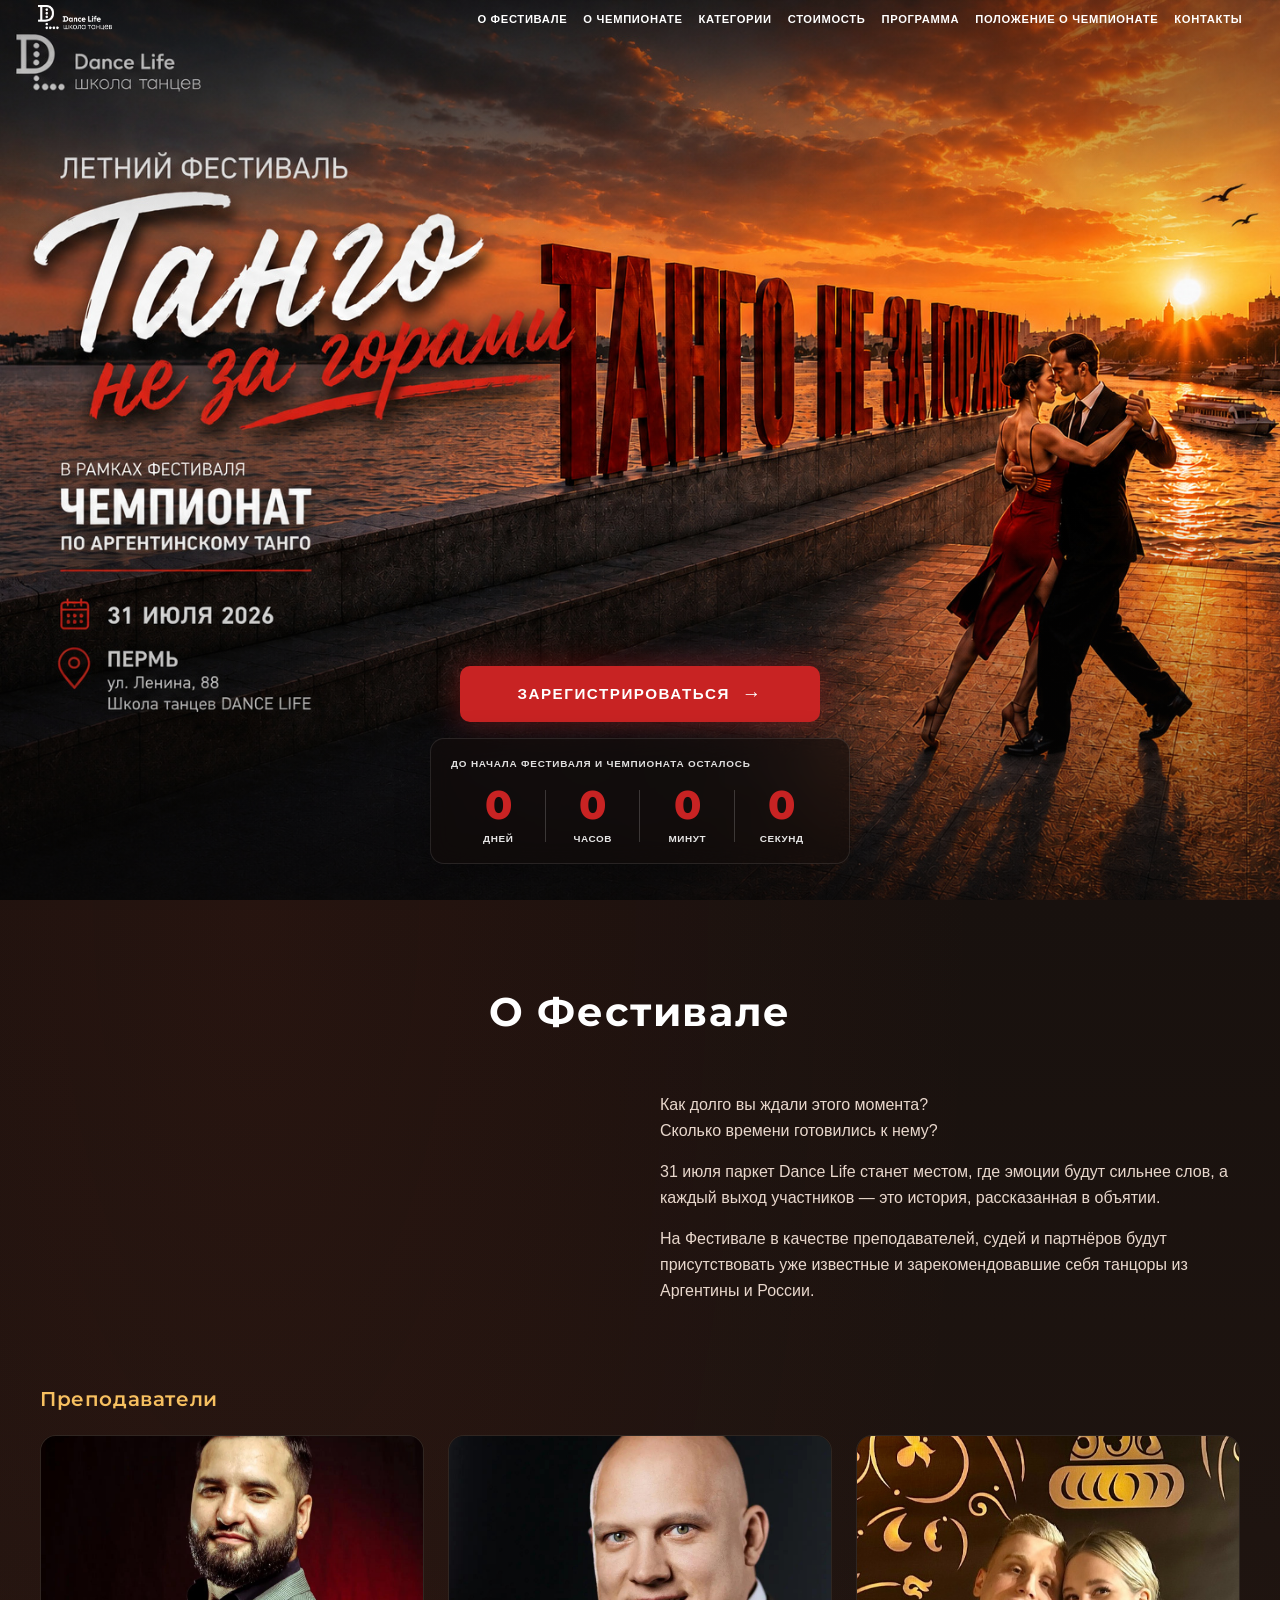
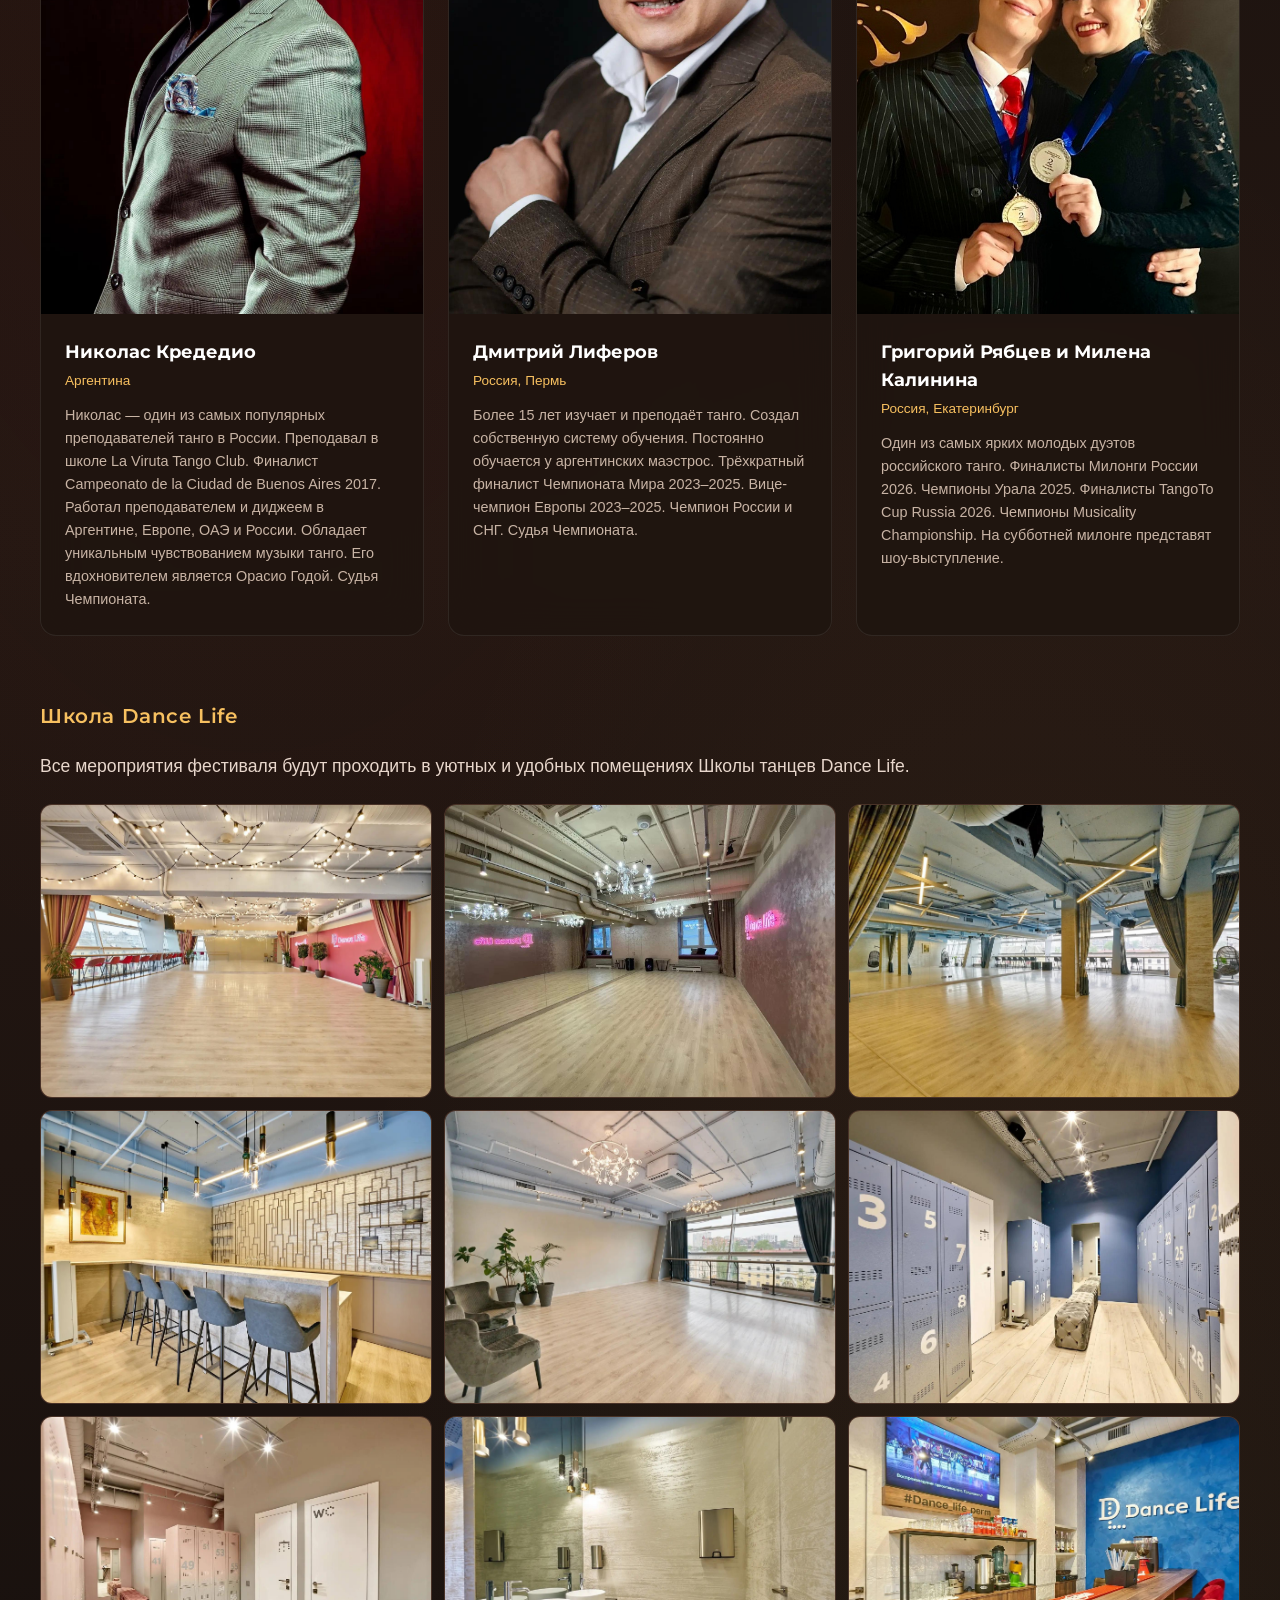
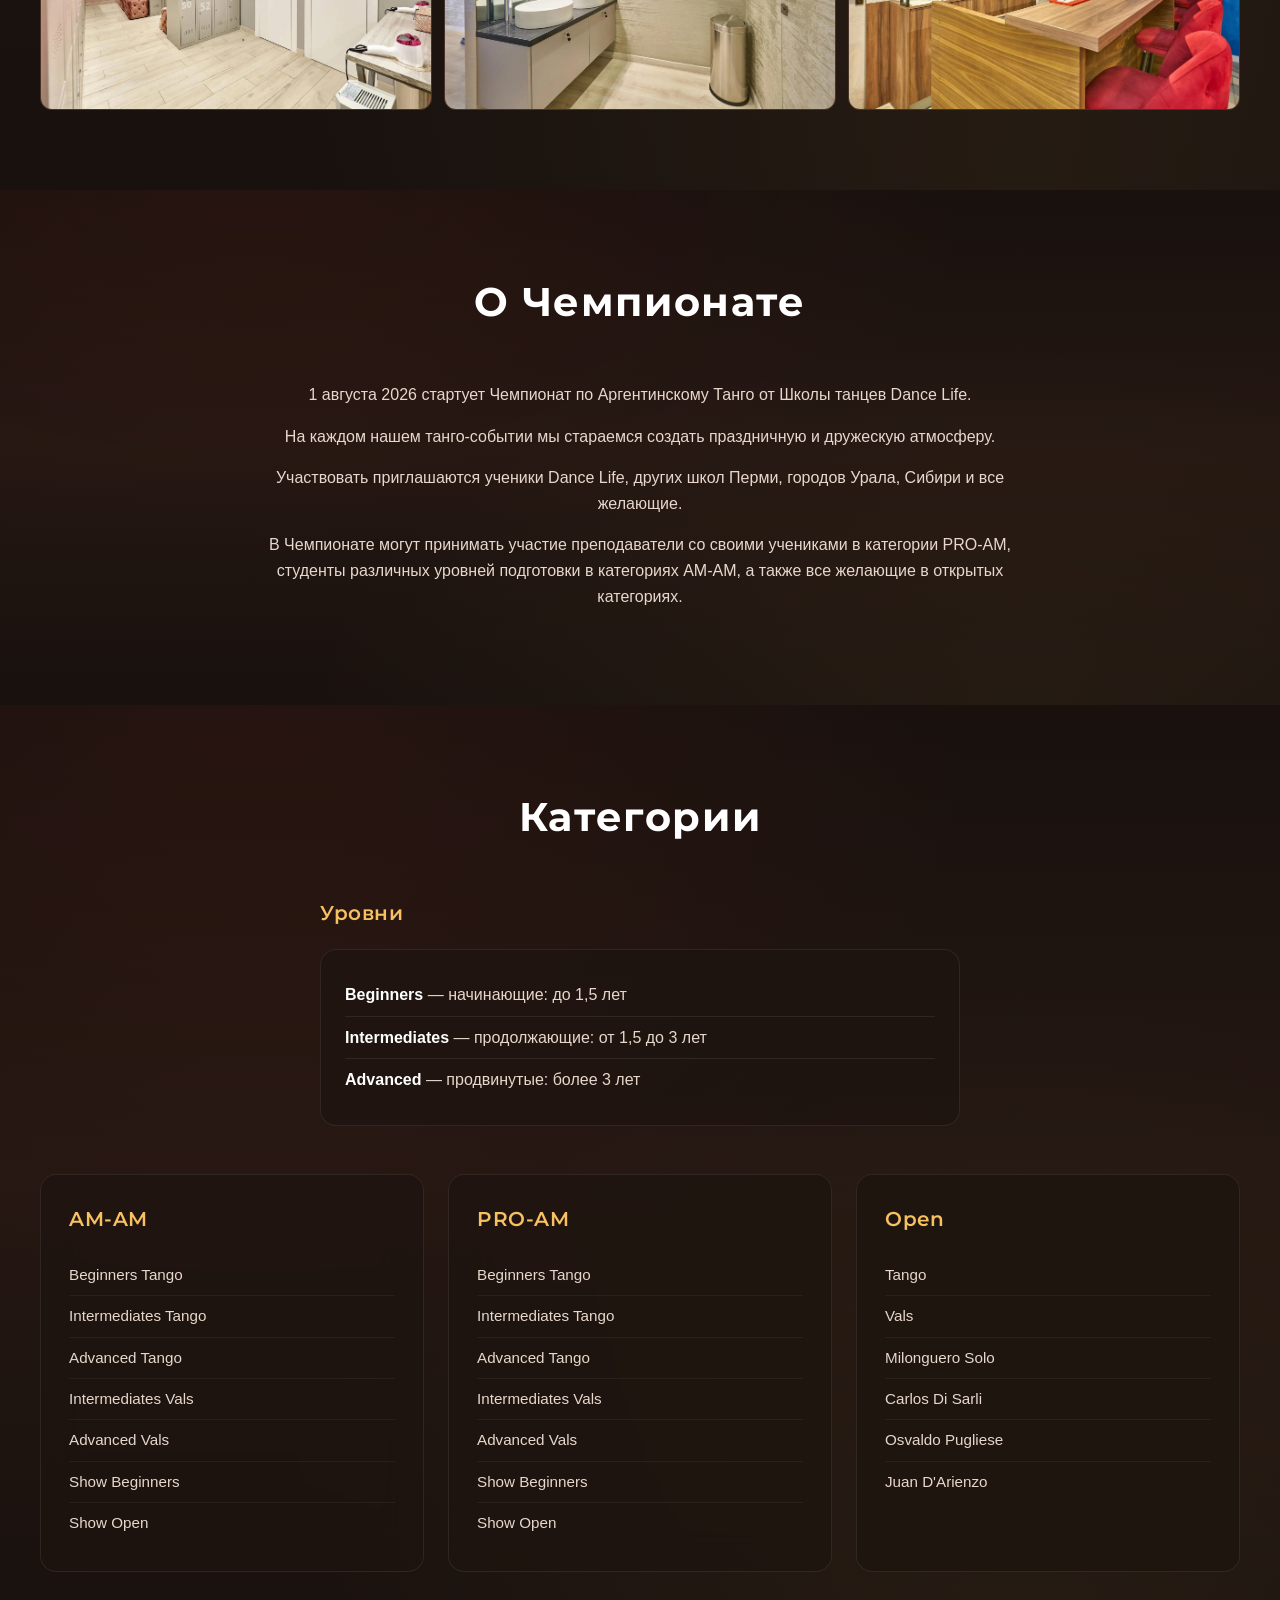
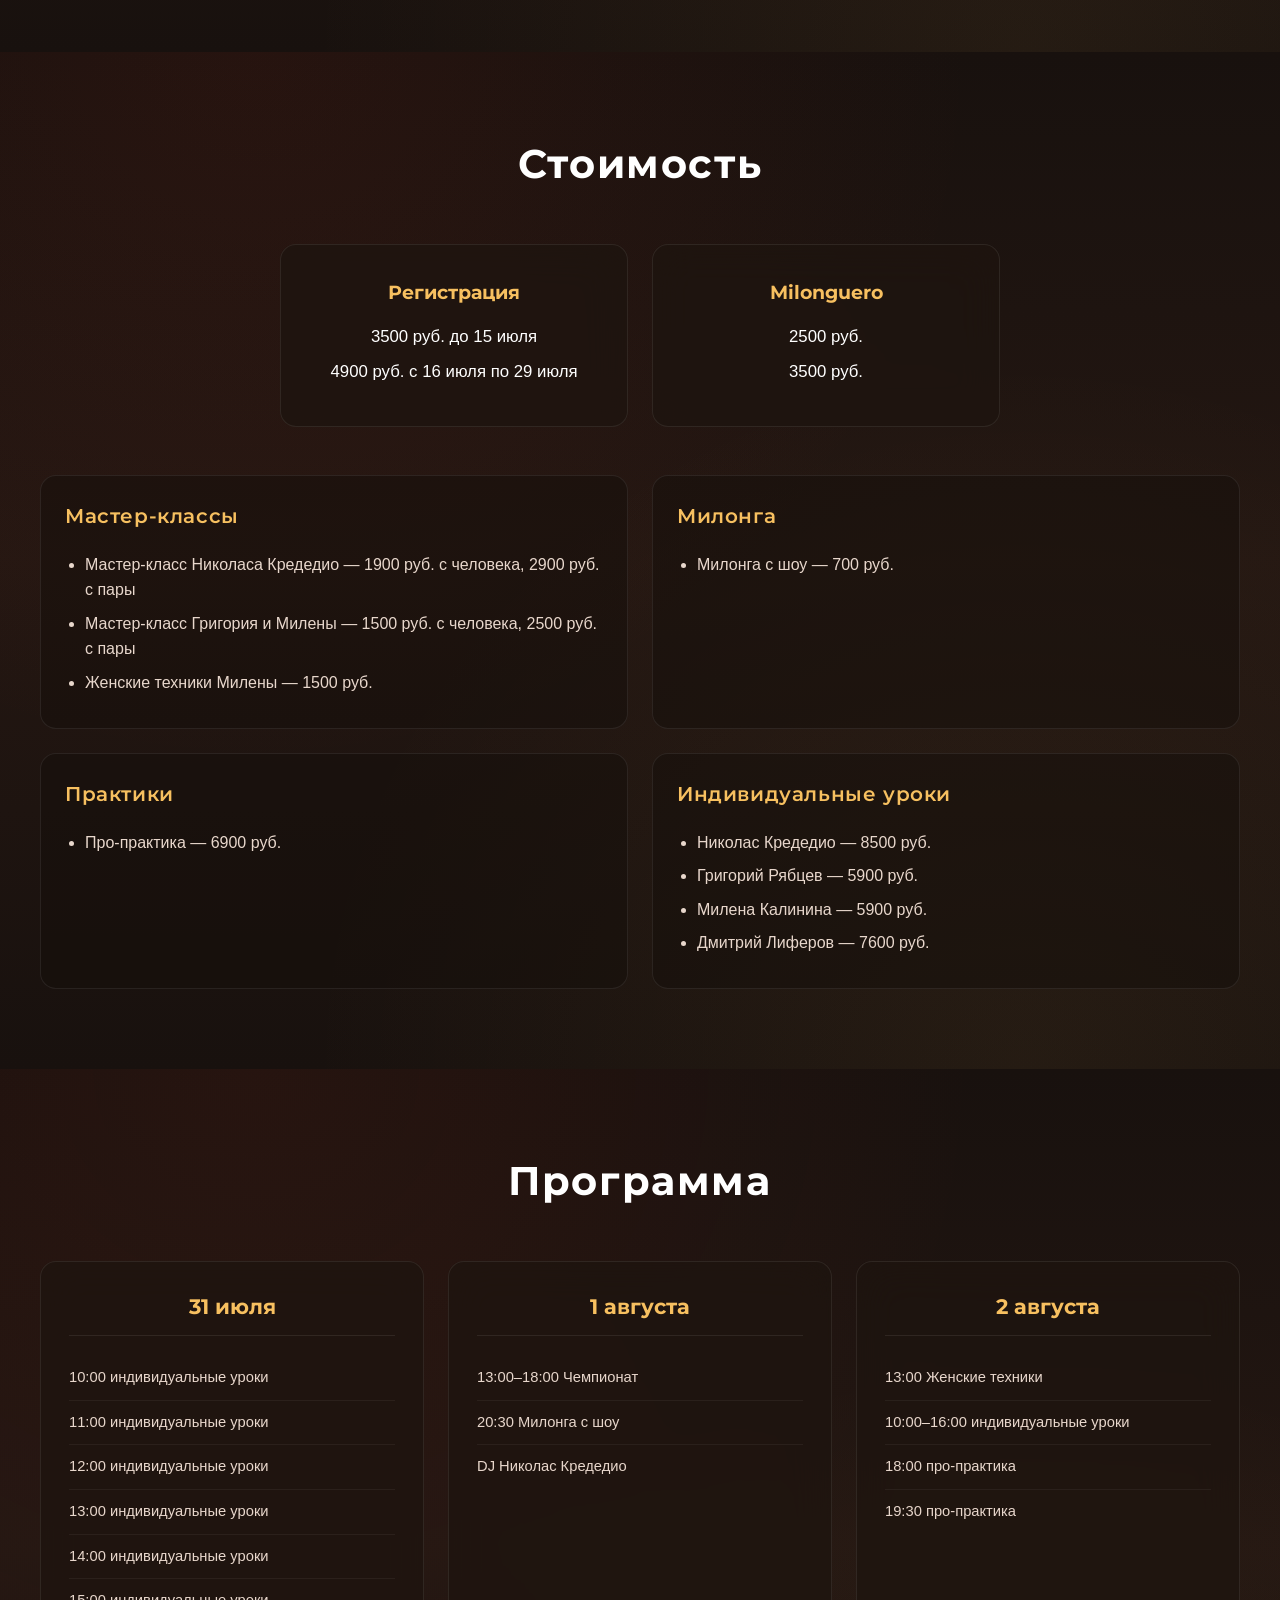
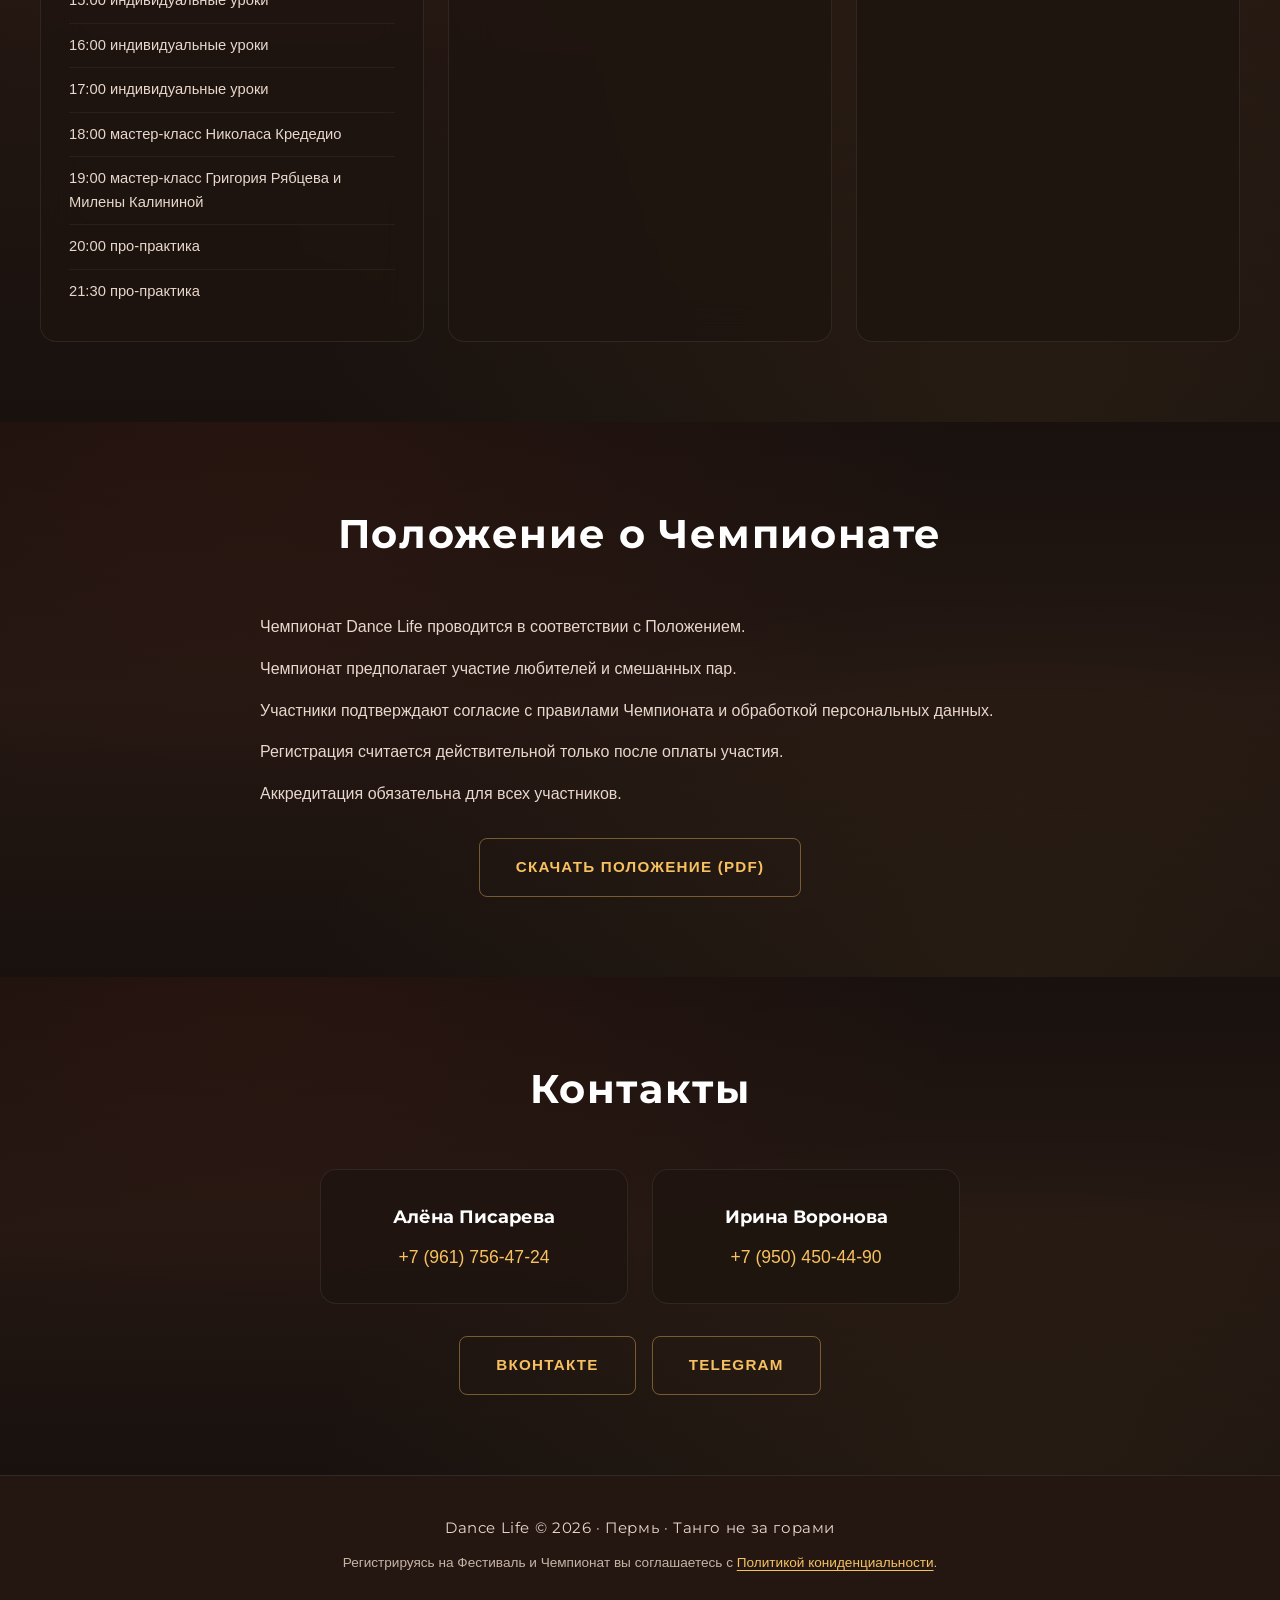
==== commit ec7a8ce9: "работа с лого" ====
--- a/index.html
+++ b/index.html
@@ -1,422 +1,422 @@
-<!DOCTYPE html>
-<html lang="ru">
-<head>
-  <meta charset="UTF-8">
-  <meta name="viewport" content="width=device-width, initial-scale=1.0">
-  <meta name="description" content="Летний фестиваль аргентинского танго и Чемпионат Dance Life. Пермь, 31 июля – 2 августа 2026.">
-  <meta name="keywords" content="аргентинское танго, танго Пермь, чемпионат танго, фестиваль танго, Dance Life, танго не за горами">
-  <title>Танго не за горами 2026 | Чемпионат по аргентинскому танго</title>
-  <link rel="preconnect" href="https://fonts.googleapis.com">
-  <link rel="preconnect" href="https://fonts.gstatic.com" crossorigin>
-  <link href="https://fonts.googleapis.com/css2?family=Marck+Script&family=Montserrat:wght@500;600;700;800&display=swap" rel="stylesheet">
-  <link rel="stylesheet" href="styles.css">
-</head>
-<body>
-
-  <main>
-    <section class="hero" id="hero" aria-label="Главный экран">
-      <picture class="hero-bg" aria-hidden="true">
-        <source media="(max-width: 768px)" srcset="первый экран для смартфонов.jpg">
-        <img src="reference-hero.jpg" alt="">
-      </picture>
-      <div class="hero-overlay"></div>
-
-      <header class="site-header" id="top">
-        <div class="header-inner">
-          <a href="#top" class="logo" aria-label="Dance Life — на главную">
-            <img src="Dance life лого белый.jpg" class="logo-img" alt="Dance Life — школа танцев">
-          </a>
-
-          <button class="menu-toggle" type="button" aria-label="Открыть меню" aria-expanded="false" aria-controls="main-nav">
-            <span></span>
-            <span></span>
-            <span></span>
-          </button>
-
-          <nav class="main-nav" id="main-nav" aria-label="Основная навигация">
-            <ul>
-              <li><a href="#about-festival">О Фестивале</a></li>
-              <li><a href="#about-championship">О Чемпионате</a></li>
-              <li><a href="#categories">Категории</a></li>
-              <li><a href="#prices">Стоимость</a></li>
-              <li><a href="#program">Программа</a></li>
-              <li><a href="#regulations">Положение о Чемпионате</a></li>
-              <li><a href="#contacts">Контакты</a></li>
-            </ul>
-          </nav>
-        </div>
-      </header>
-
-      <div class="hero-bottom">
-        <a
-          class="btn btn-register"
-          href="https://forms.gle/R75rjsPV8vXUbq639"
-          target="_blank"
-          rel="noopener noreferrer"
-        >
-          <span>ЗАРЕГИСТРИРОВАТЬСЯ</span>
-          <span class="btn-arrow" aria-hidden="true">→</span>
-        </a>
-
-        <div class="countdown" aria-live="polite">
-          <p class="countdown-label">ДО НАЧАЛА ФЕСТИВАЛЯ И ЧЕМПИОНАТА ОСТАЛОСЬ</p>
-          <div class="countdown-grid">
-            <div class="countdown-item">
-              <span class="countdown-value" id="cd-days">0</span>
-              <span class="countdown-unit">дней</span>
-            </div>
-            <div class="countdown-item">
-              <span class="countdown-value" id="cd-hours">0</span>
-              <span class="countdown-unit">часов</span>
-            </div>
-            <div class="countdown-item">
-              <span class="countdown-value" id="cd-minutes">0</span>
-              <span class="countdown-unit">минут</span>
-            </div>
-            <div class="countdown-item">
-              <span class="countdown-value" id="cd-seconds">0</span>
-              <span class="countdown-unit">секунд</span>
-            </div>
-          </div>
-        </div>
-      </div>
-    </section>
-
-    <!-- О Фестивале -->
-    <section class="section" id="about-festival">
-      <div class="container">
-        <h2 class="section-title">О Фестивале</h2>
-        <div class="section-grid section-grid--reverse">
-          <div class="section-text">
-            <p>Как долго вы ждали этого момента?<br>Сколько времени готовились к нему?</p>
-            <p>31 июля паркет Dance Life станет местом, где эмоции будут сильнее слов, а каждый выход участников — это история, рассказанная в объятии.</p>
-            <p>На Фестивале в качестве преподавателей, судей и партнёров будут присутствовать уже известные и зарекомендовавшие себя танцоры из Аргентины и России.</p>
-          </div>
-          <div class="section-media">
-            <!-- TODO: фото для блока «О Фестивале» — файл не указан в content.md -->
-          </div>
-        </div>
-
-        <div class="teachers">
-          <h3 class="subsection-title">Преподаватели</h3>
-          <div class="teachers-grid">
-            <article class="teacher-card">
-              <div class="teacher-photo">
-                <img src="Николас Кредедио.jpg" alt="Николас Кредедио" loading="lazy">
-              </div>
-              <div class="teacher-body">
-                <h4 class="teacher-name">Николас Кредедио</h4>
-                <p class="teacher-country">Аргентина</p>
-                <p class="teacher-desc">Николас — один из самых популярных преподавателей танго в России. Преподавал в школе La Viruta Tango Club. Финалист Campeonato de la Ciudad de Buenos Aires 2017. Работал преподавателем и диджеем в Аргентине, Европе, ОАЭ и России. Обладает уникальным чувствованием музыки танго. Его вдохновителем является Орасио Годой. Судья Чемпионата.</p>
-              </div>
-            </article>
-
-            <article class="teacher-card">
-              <div class="teacher-photo">
-                <img src="Дмитрий Лиферов.jpg" alt="Дмитрий Лиферов" loading="lazy">
-              </div>
-              <div class="teacher-body">
-                <h4 class="teacher-name">Дмитрий Лиферов</h4>
-                <p class="teacher-country">Россия, Пермь</p>
-                <p class="teacher-desc">Более 15 лет изучает и преподаёт танго. Создал собственную систему обучения. Постоянно обучается у аргентинских маэстрос. Трёхкратный финалист Чемпионата Мира 2023–2025. Вице-чемпион Европы 2023–2025. Чемпион России и СНГ. Судья Чемпионата.</p>
-              </div>
-            </article>
-
-            <article class="teacher-card">
-              <div class="teacher-photo">
-                <img src="Григорий Рябцев и Милена Калинина.jpg" alt="Григорий Рябцев и Милена Калинина" loading="lazy">
-              </div>
-              <div class="teacher-body">
-                <h4 class="teacher-name">Григорий Рябцев и Милена Калинина</h4>
-                <p class="teacher-country">Россия, Екатеринбург</p>
-                <p class="teacher-desc">Один из самых ярких молодых дуэтов российского танго. Финалисты Милонги России 2026. Чемпионы Урала 2025. Финалисты TangoTo Cup Russia 2026. Чемпионы Musicality Championship. На субботней милонге представят шоу-выступление.</p>
-              </div>
-            </article>
-          </div>
-        </div>
-
-        <div class="school-block">
-          <h3 class="subsection-title">Школа Dance Life</h3>
-          <p class="section-lead">Все мероприятия фестиваля будут проходить в уютных и удобных помещениях Школы танцев Dance Life.</p>
-          <div class="gallery">
-            <img src="school/01.jpg" alt="Школа Dance Life — фото 1" loading="lazy">
-            <img src="school/02.jpg" alt="Школа Dance Life — фото 2" loading="lazy">
-            <img src="school/03.jpg" alt="Школа Dance Life — фото 3" loading="lazy">
-            <img src="school/04.jpg" alt="Школа Dance Life — фото 4" loading="lazy">
-            <img src="school/05.jpg" alt="Школа Dance Life — фото 5" loading="lazy">
-            <img src="school/06.jpg" alt="Школа Dance Life — фото 6" loading="lazy">
-            <img src="school/07.jpg" alt="Школа Dance Life — фото 7" loading="lazy">
-            <img src="school/08.jpg" alt="Школа Dance Life — фото 8" loading="lazy">
-            <img src="school/09.jpg" alt="Школа Dance Life — фото 9" loading="lazy">
-          </div>
-        </div>
-      </div>
-    </section>
-
-    <!-- О Чемпионате -->
-    <section class="section" id="about-championship">
-      <div class="container">
-        <h2 class="section-title">О Чемпионате</h2>
-        <div class="section-text section-text--centered">
-          <p>1 августа 2026 стартует Чемпионат по Аргентинскому Танго от Школы танцев Dance Life.</p>
-          <p>На каждом нашем танго-событии мы стараемся создать праздничную и дружескую атмосферу.</p>
-          <p>Участвовать приглашаются ученики Dance Life, других школ Перми, городов Урала, Сибири и все желающие.</p>
-          <p>В Чемпионате могут принимать участие преподаватели со своими учениками в категории PRO-AM, студенты различных уровней подготовки в категориях AM-AM, а также все желающие в открытых категориях.</p>
-        </div>
-      </div>
-    </section>
-
-    <!-- Категории -->
-    <section class="section" id="categories">
-      <div class="container">
-        <h2 class="section-title">Категории</h2>
-
-        <div class="levels">
-          <h3 class="subsection-title">Уровни</h3>
-          <ul class="levels-list">
-            <li><strong>Beginners</strong> — начинающие: до 1,5 лет</li>
-            <li><strong>Intermediates</strong> — продолжающие: от 1,5 до 3 лет</li>
-            <li><strong>Advanced</strong> — продвинутые: более 3 лет</li>
-          </ul>
-        </div>
-
-        <div class="categories-grid">
-          <div class="category-group">
-            <h3 class="subsection-title">AM-AM</h3>
-            <ul class="category-list">
-              <li>Beginners Tango</li>
-              <li>Intermediates Tango</li>
-              <li>Advanced Tango</li>
-              <li>Intermediates Vals</li>
-              <li>Advanced Vals</li>
-              <li>Show Beginners</li>
-              <li>Show Open</li>
-            </ul>
-          </div>
-
-          <div class="category-group">
-            <h3 class="subsection-title">PRO-AM</h3>
-            <ul class="category-list">
-              <li>Beginners Tango</li>
-              <li>Intermediates Tango</li>
-              <li>Advanced Tango</li>
-              <li>Intermediates Vals</li>
-              <li>Advanced Vals</li>
-              <li>Show Beginners</li>
-              <li>Show Open</li>
-            </ul>
-          </div>
-
-          <div class="category-group">
-            <h3 class="subsection-title">Open</h3>
-            <ul class="category-list">
-              <li>Tango</li>
-              <li>Vals</li>
-              <li>Milonguero Solo</li>
-              <li>Carlos Di Sarli</li>
-              <li>Osvaldo Pugliese</li>
-              <li>Juan D'Arienzo</li>
-            </ul>
-          </div>
-        </div>
-      </div>
-    </section>
-
-    <!-- Стоимость -->
-    <section class="section" id="prices">
-      <div class="container">
-        <h2 class="section-title">Стоимость</h2>
-
-        <div class="prices-grid">
-          <article class="price-card">
-            <h3 class="price-card-title">Регистрация</h3>
-            <p class="price-line">3500 руб. до 15 июля</p>
-            <p class="price-line">4900 руб. с 16 июля по 29 июля</p>
-          </article>
-
-          <article class="price-card">
-            <h3 class="price-card-title">Milonguero</h3>
-            <p class="price-line">2500 руб.</p>
-            <p class="price-line">3500 руб.</p>
-          </article>
-        </div>
-
-        <div class="price-lists">
-          <div class="price-group">
-            <h3 class="subsection-title">Мастер-классы</h3>
-            <ul>
-              <li>Мастер-класс Николаса Кредедио — 1900 руб. с человека, 2900 руб. с пары</li>
-              <li>Мастер-класс Григория и Милены — 1500 руб. с человека, 2500 руб. с пары</li>
-              <li>Женские техники Милены — 1500 руб.</li>
-            </ul>
-          </div>
-
-          <div class="price-group">
-            <h3 class="subsection-title">Милонга</h3>
-            <ul>
-              <li>Милонга с шоу — 700 руб.</li>
-            </ul>
-          </div>
-
-          <div class="price-group">
-            <h3 class="subsection-title">Практики</h3>
-            <ul>
-              <li>Про-практика — 6900 руб.</li>
-            </ul>
-          </div>
-
-          <div class="price-group">
-            <h3 class="subsection-title">Индивидуальные уроки</h3>
-            <ul>
-              <li>Николас Кредедио — 8500 руб.</li>
-              <li>Григорий Рябцев — 5900 руб.</li>
-              <li>Милена Калинина — 5900 руб.</li>
-              <li>Дмитрий Лиферов — 7600 руб.</li>
-            </ul>
-          </div>
-        </div>
-      </div>
-    </section>
-
-    <!-- Программа -->
-    <section class="section" id="program">
-      <div class="container">
-        <h2 class="section-title">Программа</h2>
-
-        <div class="program-grid">
-          <article class="program-day">
-            <h3 class="program-date">31 июля</h3>
-            <ul class="program-list">
-              <li>10:00 индивидуальные уроки</li>
-              <li>11:00 индивидуальные уроки</li>
-              <li>12:00 индивидуальные уроки</li>
-              <li>13:00 индивидуальные уроки</li>
-              <li>14:00 индивидуальные уроки</li>
-              <li>15:00 индивидуальные уроки</li>
-              <li>16:00 индивидуальные уроки</li>
-              <li>17:00 индивидуальные уроки</li>
-              <li>18:00 мастер-класс Николаса Кредедио</li>
-              <li>19:00 мастер-класс Григория Рябцева и Милены Калининой</li>
-              <li>20:00 про-практика</li>
-              <li>21:30 про-практика</li>
-            </ul>
-          </article>
-
-          <article class="program-day">
-            <h3 class="program-date">1 августа</h3>
-            <ul class="program-list">
-              <li>13:00–18:00 Чемпионат</li>
-              <li>20:30 Милонга с шоу</li>
-              <li>DJ Николас Кредедио</li>
-            </ul>
-          </article>
-
-          <article class="program-day">
-            <h3 class="program-date">2 августа</h3>
-            <ul class="program-list">
-              <li>13:00 Женские техники</li>
-              <li>10:00–16:00 индивидуальные уроки</li>
-              <li>18:00 про-практика</li>
-              <li>19:30 про-практика</li>
-            </ul>
-          </article>
-        </div>
-      </div>
-    </section>
-
-    <!-- Положение о Чемпионате -->
-    <section class="section" id="regulations">
-      <div class="container">
-        <h2 class="section-title">Положение о Чемпионате</h2>
-        <div class="regulations-block">
-          <div class="section-text">
-            <p>Чемпионат Dance Life проводится в соответствии с Положением.</p>
-            <p>Чемпионат предполагает участие любителей и смешанных пар.</p>
-            <p>Участники подтверждают согласие с правилами Чемпионата и обработкой персональных данных.</p>
-            <p>Регистрация считается действительной только после оплаты участия.</p>
-            <p>Аккредитация обязательна для всех участников.</p>
-          </div>
-          <a class="btn btn-secondary" href="polozhenie-o-chempionate.pdf" download>Скачать положение (PDF)</a>
-        </div>
-      </div>
-    </section>
-
-    <!-- Контакты -->
-    <section class="section" id="contacts">
-      <div class="container">
-        <h2 class="section-title">Контакты</h2>
-
-        <div class="contacts-grid">
-          <article class="contact-card">
-            <h3 class="contact-name">Алёна Писарева</h3>
-            <a class="contact-phone" href="tel:+79617564724">+7 (961) 756-47-24</a>
-          </article>
-
-          <article class="contact-card">
-            <h3 class="contact-name">Ирина Воронова</h3>
-            <a class="contact-phone" href="tel:+79504504490">+7 (950) 450-44-90</a>
-          </article>
-        </div>
-
-        <div class="social-links">
-          <a class="btn btn-secondary" href="https://vk.com/club239757750" target="_blank" rel="noopener noreferrer">ВКонтакте</a>
-          <a class="btn btn-secondary" href="https://t.me/dltango" target="_blank" rel="noopener noreferrer">Telegram</a>
-        </div>
-      </div>
-    </section>
-  </main>
-
-  <footer class="site-footer">
-    <div class="container">
-      <p class="footer-main">Dance Life © 2026 · Пермь · Танго не за горами</p>
-      <p class="footer-legal">
-        Регистрируясь на Фестиваль и Чемпионат вы соглашаетесь с
-        <a href="privacy.html">Политикой кониденциальности</a>.
-      </p>
-    </div>
-  </footer>
-
-  <script>
-    (function () {
-      var target = new Date('2026-07-31T10:00:00+05:00').getTime();
-
-      function updateCountdown() {
-        var now = Date.now();
-        var diff = Math.max(0, target - now);
-
-        var days = Math.floor(diff / 86400000);
-        var hours = Math.floor((diff % 86400000) / 3600000);
-        var minutes = Math.floor((diff % 3600000) / 60000);
-        var seconds = Math.floor((diff % 60000) / 1000);
-
-        document.getElementById('cd-days').textContent = String(days);
-        document.getElementById('cd-hours').textContent = String(hours);
-        document.getElementById('cd-minutes').textContent = String(minutes);
-        document.getElementById('cd-seconds').textContent = String(seconds);
-      }
-
-      updateCountdown();
-      setInterval(updateCountdown, 1000);
-
-      var toggle = document.querySelector('.menu-toggle');
-      var nav = document.getElementById('main-nav');
-
-      toggle.addEventListener('click', function () {
-        var open = nav.classList.toggle('is-open');
-        toggle.setAttribute('aria-expanded', open ? 'true' : 'false');
-      });
-
-      nav.querySelectorAll('a').forEach(function (link) {
-        link.addEventListener('click', function () {
-          nav.classList.remove('is-open');
-          toggle.setAttribute('aria-expanded', 'false');
-        });
-      });
-
-      window.addEventListener('scroll', function () {
-        document.body.classList.toggle('is-scrolled', window.scrollY > 40);
-      });
-    })();
-  </script>
-</body>
-</html>
+<!DOCTYPE html>
+<html lang="ru">
+<head>
+  <meta charset="UTF-8">
+  <meta name="viewport" content="width=device-width, initial-scale=1.0">
+  <meta name="description" content="Летний фестиваль аргентинского танго и Чемпионат Dance Life. Пермь, 31 июля – 2 августа 2026.">
+  <meta name="keywords" content="аргентинское танго, танго Пермь, чемпионат танго, фестиваль танго, Dance Life, танго не за горами">
+  <title>Танго не за горами 2026 | Чемпионат по аргентинскому танго</title>
+  <link rel="preconnect" href="https://fonts.googleapis.com">
+  <link rel="preconnect" href="https://fonts.gstatic.com" crossorigin>
+  <link href="https://fonts.googleapis.com/css2?family=Marck+Script&family=Montserrat:wght@500;600;700;800&display=swap" rel="stylesheet">
+  <link rel="stylesheet" href="styles.css">
+</head>
+<body>
+
+  <main>
+    <section class="hero" id="hero" aria-label="Главный экран">
+      <picture class="hero-bg" aria-hidden="true">
+        <source media="(max-width: 768px)" srcset="первый экран для смартфонов.jpg">
+        <img src="reference-hero.jpg" alt="">
+      </picture>
+      <div class="hero-overlay"></div>
+
+      <header class="site-header" id="top">
+        <div class="header-inner">
+          <a href="#top" class="logo" aria-label="Dance Life — на главную">
+            <img src="Dance life лого белый.png" class="logo-img" alt="Dance Life — школа танцев">
+          </a>
+
+          <button class="menu-toggle" type="button" aria-label="Открыть меню" aria-expanded="false" aria-controls="main-nav">
+            <span></span>
+            <span></span>
+            <span></span>
+          </button>
+
+          <nav class="main-nav" id="main-nav" aria-label="Основная навигация">
+            <ul>
+              <li><a href="#about-festival">О Фестивале</a></li>
+              <li><a href="#about-championship">О Чемпионате</a></li>
+              <li><a href="#categories">Категории</a></li>
+              <li><a href="#prices">Стоимость</a></li>
+              <li><a href="#program">Программа</a></li>
+              <li><a href="#regulations">Положение о Чемпионате</a></li>
+              <li><a href="#contacts">Контакты</a></li>
+            </ul>
+          </nav>
+        </div>
+      </header>
+
+      <div class="hero-bottom">
+        <a
+          class="btn btn-register"
+          href="https://forms.gle/R75rjsPV8vXUbq639"
+          target="_blank"
+          rel="noopener noreferrer"
+        >
+          <span>ЗАРЕГИСТРИРОВАТЬСЯ</span>
+          <span class="btn-arrow" aria-hidden="true">→</span>
+        </a>
+
+        <div class="countdown" aria-live="polite">
+          <p class="countdown-label">ДО НАЧАЛА ФЕСТИВАЛЯ И ЧЕМПИОНАТА ОСТАЛОСЬ</p>
+          <div class="countdown-grid">
+            <div class="countdown-item">
+              <span class="countdown-value" id="cd-days">0</span>
+              <span class="countdown-unit">дней</span>
+            </div>
+            <div class="countdown-item">
+              <span class="countdown-value" id="cd-hours">0</span>
+              <span class="countdown-unit">часов</span>
+            </div>
+            <div class="countdown-item">
+              <span class="countdown-value" id="cd-minutes">0</span>
+              <span class="countdown-unit">минут</span>
+            </div>
+            <div class="countdown-item">
+              <span class="countdown-value" id="cd-seconds">0</span>
+              <span class="countdown-unit">секунд</span>
+            </div>
+          </div>
+        </div>
+      </div>
+    </section>
+
+    <!-- О Фестивале -->
+    <section class="section" id="about-festival">
+      <div class="container">
+        <h2 class="section-title">О Фестивале</h2>
+        <div class="section-grid section-grid--reverse">
+          <div class="section-text">
+            <p>Как долго вы ждали этого момента?<br>Сколько времени готовились к нему?</p>
+            <p>31 июля паркет Dance Life станет местом, где эмоции будут сильнее слов, а каждый выход участников — это история, рассказанная в объятии.</p>
+            <p>На Фестивале в качестве преподавателей, судей и партнёров будут присутствовать уже известные и зарекомендовавшие себя танцоры из Аргентины и России.</p>
+          </div>
+          <div class="section-media">
+            <!-- TODO: фото для блока «О Фестивале» — файл не указан в content.md -->
+          </div>
+        </div>
+
+        <div class="teachers">
+          <h3 class="subsection-title">Преподаватели</h3>
+          <div class="teachers-grid">
+            <article class="teacher-card">
+              <div class="teacher-photo">
+                <img src="Николас Кредедио.jpg" alt="Николас Кредедио" loading="lazy">
+              </div>
+              <div class="teacher-body">
+                <h4 class="teacher-name">Николас Кредедио</h4>
+                <p class="teacher-country">Аргентина</p>
+                <p class="teacher-desc">Николас — один из самых популярных преподавателей танго в России. Преподавал в школе La Viruta Tango Club. Финалист Campeonato de la Ciudad de Buenos Aires 2017. Работал преподавателем и диджеем в Аргентине, Европе, ОАЭ и России. Обладает уникальным чувствованием музыки танго. Его вдохновителем является Орасио Годой. Судья Чемпионата.</p>
+              </div>
+            </article>
+
+            <article class="teacher-card">
+              <div class="teacher-photo">
+                <img src="Дмитрий Лиферов.jpg" alt="Дмитрий Лиферов" loading="lazy">
+              </div>
+              <div class="teacher-body">
+                <h4 class="teacher-name">Дмитрий Лиферов</h4>
+                <p class="teacher-country">Россия, Пермь</p>
+                <p class="teacher-desc">Более 15 лет изучает и преподаёт танго. Создал собственную систему обучения. Постоянно обучается у аргентинских маэстрос. Трёхкратный финалист Чемпионата Мира 2023–2025. Вице-чемпион Европы 2023–2025. Чемпион России и СНГ. Судья Чемпионата.</p>
+              </div>
+            </article>
+
+            <article class="teacher-card">
+              <div class="teacher-photo">
+                <img src="Григорий Рябцев и Милена Калинина.jpg" alt="Григорий Рябцев и Милена Калинина" loading="lazy">
+              </div>
+              <div class="teacher-body">
+                <h4 class="teacher-name">Григорий Рябцев и Милена Калинина</h4>
+                <p class="teacher-country">Россия, Екатеринбург</p>
+                <p class="teacher-desc">Один из самых ярких молодых дуэтов российского танго. Финалисты Милонги России 2026. Чемпионы Урала 2025. Финалисты TangoTo Cup Russia 2026. Чемпионы Musicality Championship. На субботней милонге представят шоу-выступление.</p>
+              </div>
+            </article>
+          </div>
+        </div>
+
+        <div class="school-block">
+          <h3 class="subsection-title">Школа Dance Life</h3>
+          <p class="section-lead">Все мероприятия фестиваля будут проходить в уютных и удобных помещениях Школы танцев Dance Life.</p>
+          <div class="gallery">
+            <img src="school/01.jpg" alt="Школа Dance Life — фото 1" loading="lazy">
+            <img src="school/02.jpg" alt="Школа Dance Life — фото 2" loading="lazy">
+            <img src="school/03.jpg" alt="Школа Dance Life — фото 3" loading="lazy">
+            <img src="school/04.jpg" alt="Школа Dance Life — фото 4" loading="lazy">
+            <img src="school/05.jpg" alt="Школа Dance Life — фото 5" loading="lazy">
+            <img src="school/06.jpg" alt="Школа Dance Life — фото 6" loading="lazy">
+            <img src="school/07.jpg" alt="Школа Dance Life — фото 7" loading="lazy">
+            <img src="school/08.jpg" alt="Школа Dance Life — фото 8" loading="lazy">
+            <img src="school/09.jpg" alt="Школа Dance Life — фото 9" loading="lazy">
+          </div>
+        </div>
+      </div>
+    </section>
+
+    <!-- О Чемпионате -->
+    <section class="section" id="about-championship">
+      <div class="container">
+        <h2 class="section-title">О Чемпионате</h2>
+        <div class="section-text section-text--centered">
+          <p>1 августа 2026 стартует Чемпионат по Аргентинскому Танго от Школы танцев Dance Life.</p>
+          <p>На каждом нашем танго-событии мы стараемся создать праздничную и дружескую атмосферу.</p>
+          <p>Участвовать приглашаются ученики Dance Life, других школ Перми, городов Урала, Сибири и все желающие.</p>
+          <p>В Чемпионате могут принимать участие преподаватели со своими учениками в категории PRO-AM, студенты различных уровней подготовки в категориях AM-AM, а также все желающие в открытых категориях.</p>
+        </div>
+      </div>
+    </section>
+
+    <!-- Категории -->
+    <section class="section" id="categories">
+      <div class="container">
+        <h2 class="section-title">Категории</h2>
+
+        <div class="levels">
+          <h3 class="subsection-title">Уровни</h3>
+          <ul class="levels-list">
+            <li><strong>Beginners</strong> — начинающие: до 1,5 лет</li>
+            <li><strong>Intermediates</strong> — продолжающие: от 1,5 до 3 лет</li>
+            <li><strong>Advanced</strong> — продвинутые: более 3 лет</li>
+          </ul>
+        </div>
+
+        <div class="categories-grid">
+          <div class="category-group">
+            <h3 class="subsection-title">AM-AM</h3>
+            <ul class="category-list">
+              <li>Beginners Tango</li>
+              <li>Intermediates Tango</li>
+              <li>Advanced Tango</li>
+              <li>Intermediates Vals</li>
+              <li>Advanced Vals</li>
+              <li>Show Beginners</li>
+              <li>Show Open</li>
+            </ul>
+          </div>
+
+          <div class="category-group">
+            <h3 class="subsection-title">PRO-AM</h3>
+            <ul class="category-list">
+              <li>Beginners Tango</li>
+              <li>Intermediates Tango</li>
+              <li>Advanced Tango</li>
+              <li>Intermediates Vals</li>
+              <li>Advanced Vals</li>
+              <li>Show Beginners</li>
+              <li>Show Open</li>
+            </ul>
+          </div>
+
+          <div class="category-group">
+            <h3 class="subsection-title">Open</h3>
+            <ul class="category-list">
+              <li>Tango</li>
+              <li>Vals</li>
+              <li>Milonguero Solo</li>
+              <li>Carlos Di Sarli</li>
+              <li>Osvaldo Pugliese</li>
+              <li>Juan D'Arienzo</li>
+            </ul>
+          </div>
+        </div>
+      </div>
+    </section>
+
+    <!-- Стоимость -->
+    <section class="section" id="prices">
+      <div class="container">
+        <h2 class="section-title">Стоимость</h2>
+
+        <div class="prices-grid">
+          <article class="price-card">
+            <h3 class="price-card-title">Регистрация</h3>
+            <p class="price-line">3500 руб. до 15 июля</p>
+            <p class="price-line">4900 руб. с 16 июля по 29 июля</p>
+          </article>
+
+          <article class="price-card">
+            <h3 class="price-card-title">Milonguero</h3>
+            <p class="price-line">2500 руб.</p>
+            <p class="price-line">3500 руб.</p>
+          </article>
+        </div>
+
+        <div class="price-lists">
+          <div class="price-group">
+            <h3 class="subsection-title">Мастер-классы</h3>
+            <ul>
+              <li>Мастер-класс Николаса Кредедио — 1900 руб. с человека, 2900 руб. с пары</li>
+              <li>Мастер-класс Григория и Милены — 1500 руб. с человека, 2500 руб. с пары</li>
+              <li>Женские техники Милены — 1500 руб.</li>
+            </ul>
+          </div>
+
+          <div class="price-group">
+            <h3 class="subsection-title">Милонга</h3>
+            <ul>
+              <li>Милонга с шоу — 700 руб.</li>
+            </ul>
+          </div>
+
+          <div class="price-group">
+            <h3 class="subsection-title">Практики</h3>
+            <ul>
+              <li>Про-практика — 6900 руб.</li>
+            </ul>
+          </div>
+
+          <div class="price-group">
+            <h3 class="subsection-title">Индивидуальные уроки</h3>
+            <ul>
+              <li>Николас Кредедио — 8500 руб.</li>
+              <li>Григорий Рябцев — 5900 руб.</li>
+              <li>Милена Калинина — 5900 руб.</li>
+              <li>Дмитрий Лиферов — 7600 руб.</li>
+            </ul>
+          </div>
+        </div>
+      </div>
+    </section>
+
+    <!-- Программа -->
+    <section class="section" id="program">
+      <div class="container">
+        <h2 class="section-title">Программа</h2>
+
+        <div class="program-grid">
+          <article class="program-day">
+            <h3 class="program-date">31 июля</h3>
+            <ul class="program-list">
+              <li>10:00 индивидуальные уроки</li>
+              <li>11:00 индивидуальные уроки</li>
+              <li>12:00 индивидуальные уроки</li>
+              <li>13:00 индивидуальные уроки</li>
+              <li>14:00 индивидуальные уроки</li>
+              <li>15:00 индивидуальные уроки</li>
+              <li>16:00 индивидуальные уроки</li>
+              <li>17:00 индивидуальные уроки</li>
+              <li>18:00 мастер-класс Николаса Кредедио</li>
+              <li>19:00 мастер-класс Григория Рябцева и Милены Калининой</li>
+              <li>20:00 про-практика</li>
+              <li>21:30 про-практика</li>
+            </ul>
+          </article>
+
+          <article class="program-day">
+            <h3 class="program-date">1 августа</h3>
+            <ul class="program-list">
+              <li>13:00–18:00 Чемпионат</li>
+              <li>20:30 Милонга с шоу</li>
+              <li>DJ Николас Кредедио</li>
+            </ul>
+          </article>
+
+          <article class="program-day">
+            <h3 class="program-date">2 августа</h3>
+            <ul class="program-list">
+              <li>13:00 Женские техники</li>
+              <li>10:00–16:00 индивидуальные уроки</li>
+              <li>18:00 про-практика</li>
+              <li>19:30 про-практика</li>
+            </ul>
+          </article>
+        </div>
+      </div>
+    </section>
+
+    <!-- Положение о Чемпионате -->
+    <section class="section" id="regulations">
+      <div class="container">
+        <h2 class="section-title">Положение о Чемпионате</h2>
+        <div class="regulations-block">
+          <div class="section-text">
+            <p>Чемпионат Dance Life проводится в соответствии с Положением.</p>
+            <p>Чемпионат предполагает участие любителей и смешанных пар.</p>
+            <p>Участники подтверждают согласие с правилами Чемпионата и обработкой персональных данных.</p>
+            <p>Регистрация считается действительной только после оплаты участия.</p>
+            <p>Аккредитация обязательна для всех участников.</p>
+          </div>
+          <a class="btn btn-secondary" href="polozhenie-o-chempionate.pdf" download>Скачать положение (PDF)</a>
+        </div>
+      </div>
+    </section>
+
+    <!-- Контакты -->
+    <section class="section" id="contacts">
+      <div class="container">
+        <h2 class="section-title">Контакты</h2>
+
+        <div class="contacts-grid">
+          <article class="contact-card">
+            <h3 class="contact-name">Алёна Писарева</h3>
+            <a class="contact-phone" href="tel:+79617564724">+7 (961) 756-47-24</a>
+          </article>
+
+          <article class="contact-card">
+            <h3 class="contact-name">Ирина Воронова</h3>
+            <a class="contact-phone" href="tel:+79504504490">+7 (950) 450-44-90</a>
+          </article>
+        </div>
+
+        <div class="social-links">
+          <a class="btn btn-secondary" href="https://vk.com/club239757750" target="_blank" rel="noopener noreferrer">ВКонтакте</a>
+          <a class="btn btn-secondary" href="https://t.me/dltango" target="_blank" rel="noopener noreferrer">Telegram</a>
+        </div>
+      </div>
+    </section>
+  </main>
+
+  <footer class="site-footer">
+    <div class="container">
+      <p class="footer-main">Dance Life © 2026 · Пермь · Танго не за горами</p>
+      <p class="footer-legal">
+        Регистрируясь на Фестиваль и Чемпионат вы соглашаетесь с
+        <a href="privacy.html">Политикой кониденциальности</a>.
+      </p>
+    </div>
+  </footer>
+
+  <script>
+    (function () {
+      var target = new Date('2026-07-31T10:00:00+05:00').getTime();
+
+      function updateCountdown() {
+        var now = Date.now();
+        var diff = Math.max(0, target - now);
+
+        var days = Math.floor(diff / 86400000);
+        var hours = Math.floor((diff % 86400000) / 3600000);
+        var minutes = Math.floor((diff % 3600000) / 60000);
+        var seconds = Math.floor((diff % 60000) / 1000);
+
+        document.getElementById('cd-days').textContent = String(days);
+        document.getElementById('cd-hours').textContent = String(hours);
+        document.getElementById('cd-minutes').textContent = String(minutes);
+        document.getElementById('cd-seconds').textContent = String(seconds);
+      }
+
+      updateCountdown();
+      setInterval(updateCountdown, 1000);
+
+      var toggle = document.querySelector('.menu-toggle');
+      var nav = document.getElementById('main-nav');
+
+      toggle.addEventListener('click', function () {
+        var open = nav.classList.toggle('is-open');
+        toggle.setAttribute('aria-expanded', open ? 'true' : 'false');
+      });
+
+      nav.querySelectorAll('a').forEach(function (link) {
+        link.addEventListener('click', function () {
+          nav.classList.remove('is-open');
+          toggle.setAttribute('aria-expanded', 'false');
+        });
+      });
+
+      window.addEventListener('scroll', function () {
+        document.body.classList.toggle('is-scrolled', window.scrollY > 40);
+      });
+    })();
+  </script>
+</body>
+</html>
--- a/styles.css
+++ b/styles.css
@@ -1,1221 +1,1252 @@
-/* ============================================================
-   Dance Life — Летний Фестиваль и Чемпионат 2026
-   Цветовая гамма наследуется от hero (reference-hero.jpg)
-   Атмосфера: закат, летний тango-фестиваль
-   ============================================================ */
-
-:root {
-  --bg-primary: #18110e;
-  --bg-secondary: #241712;
-  --bg-warm: #3a2015;
-  --accent-red: #d1331f;
-  --accent-red-deep: #a61b13;
-  --accent-orange: #f2791a;
-  --accent-gold: #f7c060;
-  --text-primary: #ffffff;
-  --text-secondary: #e8d7cc;
-  --text-muted: #c8b4a5;
-  --glass-bg: rgba(30, 20, 15, 0.75);
-  --glass-border: rgba(255, 255, 255, 0.08);
-  --glow-red: rgba(209, 51, 31, 0.45);
-  --glow-gold: rgba(247, 192, 96, 0.35);
-  --overlay-hero: linear-gradient(
-    105deg,
-    rgba(24, 17, 14, 0.92) 0%,
-    rgba(24, 17, 14, 0.55) 45%,
-    rgba(48, 22, 15, 0.35) 100%
-  );
-  --section-gradient: linear-gradient(
-    180deg,
-    rgba(24, 17, 14, 0.95) 0%,
-    rgba(36, 23, 18, 0.98) 50%,
-    rgba(24, 17, 14, 0.95) 100%
-  );
-  --font-heading: "Montserrat", "Segoe UI", sans-serif;
-  --font-script: "Marck Script", "Brush Script MT", cursive;
-  --font-body: "Bahnschrift", "DIN Alternate", "Segoe UI", sans-serif;
-  --hero-red: #c82323;
-  --hero-red-dark: #a61b13;
-  --container-max: 1200px;
-  --header-height: 72px;
-  --radius-card: 16px;
-  --radius-btn: 8px;
-  --transition: 0.3s ease;
-}
-
-*,
-*::before,
-*::after {
-  box-sizing: border-box;
-}
-
-html {
-  scroll-behavior: smooth;
-}
-
-body {
-  margin: 0;
-  font-family: var(--font-body);
-  font-size: 16px;
-  line-height: 1.6;
-  color: var(--text-secondary);
-  background-color: var(--bg-primary);
-  overflow-x: hidden;
-}
-
-img {
-  max-width: 100%;
-  height: auto;
-  display: block;
-}
-
-a {
-  color: var(--accent-gold);
-  text-decoration: none;
-  transition: color var(--transition), opacity var(--transition);
-}
-
-a:hover {
-  color: var(--text-primary);
-}
-
-.container {
-  width: min(100% - 32px, var(--container-max));
-  margin-inline: auto;
-}
-
-/* ---- Header ---- */
-
-.site-header {
-  position: absolute;
-  top: 0;
-  left: 0;
-  right: 0;
-  z-index: 3;
-  height: var(--header-height);
-  transition: background var(--transition), backdrop-filter var(--transition), box-shadow var(--transition);
-}
-
-body.is-scrolled .site-header {
-  position: fixed;
-  z-index: 100;
-  background: rgba(24, 17, 14, 0.92);
-  backdrop-filter: blur(16px);
-  box-shadow: 0 4px 30px rgba(0, 0, 0, 0.4);
-}
-
-.header-inner {
-  display: flex;
-  align-items: center;
-  justify-content: space-between;
-  height: 100%;
-  gap: 16px;
-  width: min(100% - 32px, 1400px);
-  margin-inline: auto;
-  padding-inline: 8px;
-}
-
-.logo {
-  display: flex;
-  align-items: center;
-  flex-shrink: 0;
-  color: #ffffff;
-}
-
-.logo-img {
-  height: 48px;
-  width: auto;
-}
-
-.main-nav ul {
-  display: flex;
-  flex-wrap: wrap;
-  justify-content: flex-end;
-  gap: 6px 18px;
-  list-style: none;
-  margin: 0;
-  padding: 0;
-}
-
-.main-nav a {
-  font-family: var(--font-body);
-  font-size: 0.72rem;
-  font-weight: 600;
-  color: #ffffff;
-  text-transform: uppercase;
-  letter-spacing: 0.06em;
-  white-space: nowrap;
-}
-
-.main-nav a:hover {
-  color: var(--accent-gold);
-}
-
-.menu-toggle {
-  display: none;
-  flex-direction: column;
-  justify-content: center;
-  gap: 5px;
-  width: 44px;
-  height: 44px;
-  padding: 0;
-  border: 1px solid var(--glass-border);
-  border-radius: var(--radius-btn);
-  background: var(--glass-bg);
-  cursor: pointer;
-}
-
-.menu-toggle span {
-  display: block;
-  width: 20px;
-  height: 2px;
-  margin-inline: auto;
-  background: var(--text-primary);
-  transition: transform var(--transition), opacity var(--transition);
-}
-
-/* ---- Hero ---- */
-
-.hero {
-  position: relative;
-  min-height: 100vh;
-  min-height: 100dvh;
-  display: flex;
-  flex-direction: column;
-  overflow: hidden;
-  background-color: var(--bg-primary);
-}
-
-.hero-bg {
-  position: absolute;
-  inset: 0;
-  z-index: 0;
-}
-
-.hero-bg img {
-  width: 100%;
-  height: 100%;
-  object-fit: cover;
-  object-position: center;
-}
-
-.hero-overlay {
-  position: absolute;
-  inset: 0;
-  z-index: 1;
-  background:
-    linear-gradient(180deg, rgba(10, 8, 7, 0.35) 0%, transparent 28%),
-    linear-gradient(0deg, rgba(10, 8, 7, 0.55) 0%, transparent 45%);
-  pointer-events: none;
-}
-
-.hero-bottom {
-  position: absolute;
-  left: 50%;
-  bottom: clamp(20px, 4vh, 48px);
-  z-index: 2;
-  display: flex;
-  flex-direction: column;
-  align-items: center;
-  width: min(calc(100% - 32px), 440px);
-  transform: translateX(-50%);
-}
-
-.hero-bottom .btn-register {
-  width: 100%;
-  max-width: 360px;
-  margin-bottom: 16px;
-}
-
-.hero-bottom .countdown {
-  width: 100%;
-}
-
-.hero-body {
-  position: relative;
-  z-index: 2;
-  flex: 1;
-  display: flex;
-  align-items: flex-start;
-  padding: calc(var(--header-height) + 24px) clamp(20px, 5vw, 80px) clamp(32px, 6vh, 64px);
-}
-
-.hero-copy {
-  width: min(100%, 560px);
-  min-height: calc(100dvh - var(--header-height) - clamp(48px, 8vh, 88px));
-  display: flex;
-  flex-direction: column;
-}
-
-.hero-label {
-  margin: 0 0 8px;
-  font-family: var(--font-body);
-  font-size: clamp(0.75rem, 1.5vw, 0.9rem);
-  font-weight: 600;
-  letter-spacing: 0.18em;
-  text-transform: uppercase;
-  color: #ffffff;
-}
-
-.hero-title {
-  margin: 0 0 12px;
-  line-height: 0.95;
-}
-
-.hero-title-line {
-  display: block;
-  font-family: var(--font-script);
-  font-weight: 400;
-  text-shadow: 0 2px 20px rgba(0, 0, 0, 0.35);
-}
-
-.hero-title-white {
-  font-size: clamp(3.5rem, 8vw, 6.5rem);
-  color: #ffffff;
-}
-
-.hero-title-red {
-  position: relative;
-  display: inline-block;
-  margin-top: -4px;
-  font-size: clamp(2.8rem, 6.5vw, 5rem);
-  color: var(--hero-red);
-}
-
-.hero-title-red::after {
-  content: "";
-  position: absolute;
-  left: -2%;
-  right: -2%;
-  bottom: 2px;
-  height: clamp(6px, 1.2vw, 10px);
-  background: linear-gradient(90deg, transparent, var(--hero-red) 8%, var(--hero-red) 92%, transparent);
-  border-radius: 999px;
-  opacity: 0.85;
-}
-
-.hero-scope {
-  margin: 16px 0 6px;
-  font-family: var(--font-body);
-  font-size: clamp(0.65rem, 1.2vw, 0.78rem);
-  font-weight: 600;
-  letter-spacing: 0.16em;
-  text-transform: uppercase;
-  color: rgba(255, 255, 255, 0.92);
-}
-
-.hero-championship {
-  display: flex;
-  flex-direction: column;
-  gap: 2px;
-  margin-bottom: 20px;
-}
-
-.hero-championship-main {
-  font-family: var(--font-heading);
-  font-size: clamp(1.6rem, 3.5vw, 2.4rem);
-  font-weight: 800;
-  letter-spacing: 0.04em;
-  line-height: 1.05;
-  color: #ffffff;
-}
-
-.hero-championship-sub {
-  font-family: var(--font-body);
-  font-size: clamp(0.72rem, 1.4vw, 0.88rem);
-  font-weight: 600;
-  letter-spacing: 0.14em;
-  text-transform: uppercase;
-  color: rgba(255, 255, 255, 0.95);
-}
-
-.hero-divider {
-  margin: 0 0 18px;
-  border: 0;
-  height: 2px;
-  background: linear-gradient(90deg, var(--hero-red), rgba(200, 35, 35, 0.25));
-}
-
-.hero-divider--desktop {
-  display: block;
-}
-
-.hero-actions {
-  width: 100%;
-  margin-top: auto;
-}
-
-.hero-details {
-  margin-bottom: 24px;
-}
-
-.hero-details--mobile {
-  display: none;
-}
-
-.hero-detail-row {
-  display: flex;
-  align-items: flex-start;
-  gap: 10px;
-  margin-bottom: 10px;
-  font-family: var(--font-body);
-  font-size: clamp(0.82rem, 1.5vw, 0.95rem);
-  font-weight: 600;
-  letter-spacing: 0.04em;
-  text-transform: uppercase;
-  color: #ffffff;
-}
-
-.hero-detail-row strong {
-  font-weight: 700;
-}
-
-.hero-icon {
-  width: 18px;
-  height: 18px;
-  flex-shrink: 0;
-  margin-top: 2px;
-  color: var(--hero-red);
-}
-
-.hero-icon--small {
-  width: 14px;
-  height: 14px;
-}
-
-/* ---- Buttons ---- */
-
-.btn {
-  display: inline-flex;
-  align-items: center;
-  justify-content: center;
-  padding: 16px 36px;
-  font-family: var(--font-body);
-  font-size: 0.95rem;
-  font-weight: 600;
-  letter-spacing: 0.08em;
-  text-transform: uppercase;
-  border-radius: var(--radius-btn);
-  border: none;
-  cursor: pointer;
-  transition: transform 0.2s ease, box-shadow 0.2s ease, background 0.2s ease;
-}
-
-.btn-primary {
-  background: linear-gradient(135deg, var(--accent-red), var(--accent-orange));
-  color: var(--text-primary);
-  box-shadow: 0 0 40px var(--glow-red);
-}
-
-.btn-primary:hover {
-  transform: scale(1.03);
-  box-shadow: 0 0 50px var(--glow-red), 0 0 20px var(--glow-gold);
-  color: var(--text-primary);
-}
-
-.btn-secondary {
-  background: transparent;
-  color: var(--accent-gold);
-  border: 1px solid rgba(247, 192, 96, 0.4);
-}
-
-.btn-secondary:hover {
-  background: rgba(247, 192, 96, 0.1);
-  color: var(--text-primary);
-  transform: translateY(-2px);
-}
-
-.btn-register {
-  display: inline-flex;
-  align-items: center;
-  justify-content: center;
-  gap: 12px;
-  margin-bottom: 28px;
-  padding: 16px 32px;
-  min-width: min(100%, 340px);
-  font-family: var(--font-body);
-  font-size: 0.95rem;
-  font-weight: 700;
-  letter-spacing: 0.1em;
-  text-transform: uppercase;
-  color: #ffffff;
-  background: var(--hero-red);
-  border-radius: 10px;
-  box-shadow: 0 0 32px rgba(200, 35, 35, 0.45);
-  transition: transform 0.2s ease, box-shadow 0.2s ease, background 0.2s ease;
-}
-
-.btn-register:hover {
-  transform: scale(1.03);
-  background: var(--hero-red-dark);
-  box-shadow: 0 0 42px rgba(200, 35, 35, 0.55);
-  color: #ffffff;
-}
-
-.btn-arrow {
-  font-size: 1.2rem;
-  line-height: 1;
-}
-
-/* ---- Countdown ---- */
-
-.countdown {
-  max-width: 420px;
-  padding: 18px 20px 16px;
-  background: rgba(18, 12, 10, 0.62);
-  backdrop-filter: blur(12px);
-  border: 1px solid rgba(255, 255, 255, 0.1);
-  border-radius: 14px;
-  box-shadow: 0 8px 32px rgba(0, 0, 0, 0.35);
-}
-
-.countdown-label {
-  margin: 0 0 14px;
-  font-family: var(--font-body);
-  font-size: 0.62rem;
-  font-weight: 600;
-  letter-spacing: 0.08em;
-  text-transform: uppercase;
-  color: rgba(255, 255, 255, 0.88);
-  line-height: 1.4;
-}
-
-.countdown-grid {
-  display: grid;
-  grid-template-columns: repeat(4, 1fr);
-  gap: 0;
-}
-
-.countdown-item {
-  position: relative;
-  text-align: center;
-  padding: 0 8px;
-}
-
-.countdown-item:not(:last-child)::after {
-  content: "";
-  position: absolute;
-  top: 8%;
-  right: 0;
-  width: 1px;
-  height: 84%;
-  background: rgba(255, 255, 255, 0.18);
-}
-
-.countdown-value {
-  display: block;
-  font-family: var(--font-heading);
-  font-size: clamp(1.6rem, 4vw, 2.5rem);
-  font-weight: 800;
-  color: var(--hero-red);
-  line-height: 1;
-}
-
-.countdown-unit {
-  display: block;
-  margin-top: 6px;
-  font-family: var(--font-body);
-  font-size: 0.62rem;
-  font-weight: 600;
-  text-transform: uppercase;
-  letter-spacing: 0.06em;
-  color: rgba(255, 255, 255, 0.9);
-}
-
-/* ---- Sections ---- */
-
-.section {
-  position: relative;
-  padding: 80px 0;
-  background: var(--section-gradient);
-  scroll-margin-top: var(--header-height);
-}
-
-.section::before {
-  content: "";
-  position: absolute;
-  inset: 0;
-  background: radial-gradient(ellipse at 20% 0%, rgba(209, 51, 31, 0.08) 0%, transparent 50%),
-    radial-gradient(ellipse at 80% 100%, rgba(247, 192, 96, 0.06) 0%, transparent 50%);
-  pointer-events: none;
-  animation: ambientShift 12s ease-in-out infinite alternate;
-}
-
-@keyframes ambientShift {
-  0% { opacity: 0.6; }
-  100% { opacity: 1; }
-}
-
-.section > .container {
-  position: relative;
-  z-index: 1;
-}
-
-.section-title {
-  margin: 0 0 48px;
-  font-family: var(--font-heading);
-  font-size: clamp(1.75rem, 4vw, 2.5rem);
-  font-weight: 700;
-  color: var(--text-primary);
-  text-align: center;
-  letter-spacing: 0.04em;
-}
-
-.subsection-title {
-  margin: 0 0 20px;
-  font-family: var(--font-heading);
-  font-size: 1.25rem;
-  font-weight: 600;
-  color: var(--accent-gold);
-  letter-spacing: 0.03em;
-}
-
-.section-lead {
-  margin: 0 0 24px;
-  font-size: 1.1rem;
-  color: var(--text-secondary);
-}
-
-.section-text p {
-  margin: 0 0 16px;
-}
-
-.section-text--centered {
-  max-width: 760px;
-  margin-inline: auto;
-  text-align: center;
-}
-
-.section-grid {
-  display: grid;
-  grid-template-columns: 1fr 1fr;
-  gap: 40px;
-  align-items: center;
-  margin-bottom: 64px;
-}
-
-.section-grid--reverse .section-media {
-  order: -1;
-}
-
-/* ---- Teachers ---- */
-
-.teachers {
-  margin-bottom: 64px;
-}
-
-.teachers-grid {
-  display: grid;
-  grid-template-columns: repeat(3, 1fr);
-  gap: 24px;
-}
-
-.teacher-card {
-  background: var(--glass-bg);
-  backdrop-filter: blur(20px);
-  border: 1px solid var(--glass-border);
-  border-radius: var(--radius-card);
-  overflow: hidden;
-  transition: transform var(--transition), border-color var(--transition), box-shadow var(--transition);
-}
-
-.teacher-card:hover {
-  transform: translateY(-4px);
-  border-color: rgba(247, 192, 96, 0.25);
-  box-shadow: 0 12px 40px rgba(0, 0, 0, 0.4);
-}
-
-.teacher-photo {
-  aspect-ratio: 4 / 5;
-  overflow: hidden;
-  background: var(--bg-warm);
-}
-
-.teacher-photo img {
-  width: 100%;
-  height: 100%;
-  object-fit: cover;
-}
-
-.teacher-body {
-  padding: 24px;
-}
-
-.teacher-name {
-  margin: 0 0 4px;
-  font-family: var(--font-heading);
-  font-size: 1.1rem;
-  color: var(--text-primary);
-}
-
-.teacher-country {
-  margin: 0 0 12px;
-  font-size: 0.85rem;
-  color: var(--accent-gold);
-}
-
-.teacher-desc {
-  margin: 0;
-  font-size: 0.9rem;
-  color: var(--text-muted);
-}
-
-/* ---- Gallery ---- */
-
-.gallery {
-  display: grid;
-  grid-template-columns: repeat(3, 1fr);
-  gap: 12px;
-}
-
-.gallery img {
-  aspect-ratio: 4 / 3;
-  object-fit: cover;
-  border-radius: 12px;
-  border: 1px solid var(--glass-border);
-  background: var(--bg-warm);
-  transition: transform var(--transition);
-}
-
-.gallery img:hover {
-  transform: scale(1.02);
-}
-
-/* ---- Categories ---- */
-
-.levels {
-  max-width: 640px;
-  margin: 0 auto 48px;
-}
-
-.levels-list {
-  list-style: none;
-  margin: 0;
-  padding: 24px;
-  background: var(--glass-bg);
-  border: 1px solid var(--glass-border);
-  border-radius: var(--radius-card);
-}
-
-.levels-list li {
-  padding: 8px 0;
-  border-bottom: 1px solid var(--glass-border);
-}
-
-.levels-list li:last-child {
-  border-bottom: none;
-}
-
-.levels-list strong {
-  color: var(--text-primary);
-}
-
-.categories-grid {
-  display: grid;
-  grid-template-columns: repeat(3, 1fr);
-  gap: 24px;
-}
-
-.category-group {
-  padding: 28px;
-  background: var(--glass-bg);
-  backdrop-filter: blur(20px);
-  border: 1px solid var(--glass-border);
-  border-radius: var(--radius-card);
-  transition: border-color var(--transition);
-}
-
-.category-group:hover {
-  border-color: rgba(247, 192, 96, 0.2);
-}
-
-.category-list {
-  margin: 0;
-  padding: 0;
-  list-style: none;
-}
-
-.category-list li {
-  padding: 8px 0;
-  border-bottom: 1px solid rgba(255, 255, 255, 0.05);
-  color: var(--text-secondary);
-  font-size: 0.95rem;
-}
-
-.category-list li:last-child {
-  border-bottom: none;
-}
-
-/* ---- Prices ---- */
-
-.prices-grid {
-  display: grid;
-  grid-template-columns: repeat(2, 1fr);
-  gap: 24px;
-  max-width: 720px;
-  margin: 0 auto 48px;
-}
-
-.price-card {
-  padding: 32px;
-  text-align: center;
-  background: var(--glass-bg);
-  backdrop-filter: blur(20px);
-  border: 1px solid var(--glass-border);
-  border-radius: var(--radius-card);
-  transition: transform var(--transition), box-shadow var(--transition);
-}
-
-.price-card:hover {
-  transform: translateY(-4px);
-  box-shadow: 0 12px 40px rgba(209, 51, 31, 0.15);
-}
-
-.price-card-title {
-  margin: 0 0 16px;
-  font-family: var(--font-heading);
-  font-size: 1.2rem;
-  color: var(--accent-gold);
-}
-
-.price-line {
-  margin: 0 0 8px;
-  font-size: 1.05rem;
-  color: var(--text-primary);
-}
-
-.price-lists {
-  display: grid;
-  grid-template-columns: repeat(2, 1fr);
-  gap: 24px;
-}
-
-.price-group {
-  padding: 24px;
-  background: rgba(20, 14, 10, 0.5);
-  border: 1px solid var(--glass-border);
-  border-radius: var(--radius-card);
-}
-
-.price-group ul {
-  margin: 0;
-  padding-left: 20px;
-  color: var(--text-secondary);
-}
-
-.price-group li {
-  margin-bottom: 8px;
-}
-
-/* ---- Program ---- */
-
-.program-grid {
-  display: grid;
-  grid-template-columns: repeat(3, 1fr);
-  gap: 24px;
-}
-
-.program-day {
-  padding: 28px;
-  background: var(--glass-bg);
-  backdrop-filter: blur(20px);
-  border: 1px solid var(--glass-border);
-  border-radius: var(--radius-card);
-}
-
-.program-date {
-  margin: 0 0 20px;
-  font-family: var(--font-heading);
-  font-size: 1.3rem;
-  color: var(--accent-gold);
-  text-align: center;
-  padding-bottom: 12px;
-  border-bottom: 1px solid var(--glass-border);
-}
-
-.program-list {
-  margin: 0;
-  padding: 0;
-  list-style: none;
-}
-
-.program-list li {
-  padding: 10px 0;
-  border-bottom: 1px solid rgba(255, 255, 255, 0.05);
-  font-size: 0.92rem;
-  color: var(--text-secondary);
-}
-
-.program-list li:last-child {
-  border-bottom: none;
-}
-
-/* ---- Regulations ---- */
-
-.regulations-block {
-  max-width: 760px;
-  margin-inline: auto;
-  text-align: center;
-}
-
-.regulations-block .section-text {
-  margin-bottom: 32px;
-  text-align: left;
-}
-
-/* ---- Contacts ---- */
-
-.contacts-grid {
-  display: grid;
-  grid-template-columns: repeat(2, 1fr);
-  gap: 24px;
-  max-width: 640px;
-  margin: 0 auto 32px;
-}
-
-.contact-card {
-  padding: 32px;
-  text-align: center;
-  background: var(--glass-bg);
-  backdrop-filter: blur(20px);
-  border: 1px solid var(--glass-border);
-  border-radius: var(--radius-card);
-  transition: transform var(--transition);
-}
-
-.contact-card:hover {
-  transform: translateY(-4px);
-}
-
-.contact-name {
-  margin: 0 0 12px;
-  font-family: var(--font-heading);
-  font-size: 1.15rem;
-  color: var(--text-primary);
-}
-
-.contact-phone {
-  font-size: 1.1rem;
-  font-weight: 500;
-  color: var(--accent-gold);
-}
-
-.social-links {
-  display: flex;
-  justify-content: center;
-  flex-wrap: wrap;
-  gap: 16px;
-}
-
-/* ---- Footer ---- */
-
-.site-footer {
-  padding: 40px 0;
-  background: var(--bg-secondary);
-  border-top: 1px solid var(--glass-border);
-  text-align: center;
-}
-
-.footer-main {
-  margin: 0 0 12px;
-  font-family: var(--font-heading);
-  font-size: 0.95rem;
-  color: var(--text-secondary);
-  letter-spacing: 0.04em;
-}
-
-.footer-legal {
-  margin: 0;
-  font-size: 0.85rem;
-  color: var(--text-muted);
-}
-
-.footer-legal a {
-  color: var(--accent-gold);
-  text-decoration: underline;
-  text-underline-offset: 3px;
-}
-
-/* ---- Responsive: Tablet ---- */
-
-@media (max-width: 1024px) {
-  .teachers-grid,
-  .categories-grid,
-  .program-grid {
-    grid-template-columns: repeat(2, 1fr);
-  }
-
-  .gallery {
-    grid-template-columns: repeat(2, 1fr);
-  }
-}
-
-/* ---- Responsive: Mobile ---- */
-
-@media (max-width: 768px) {
-  :root {
-    --header-height: 64px;
-  }
-
-  .menu-toggle {
-    display: flex;
-  }
-
-  .main-nav {
-    position: fixed;
-    top: var(--header-height);
-    left: 0;
-    right: 0;
-    padding: 24px;
-    background: rgba(24, 17, 14, 0.97);
-    backdrop-filter: blur(20px);
-    border-bottom: 1px solid var(--glass-border);
-    transform: translateY(-120%);
-    opacity: 0;
-    visibility: hidden;
-    transition: transform var(--transition), opacity var(--transition), visibility var(--transition);
-  }
-
-  .main-nav.is-open {
-    transform: translateY(0);
-    opacity: 1;
-    visibility: visible;
-  }
-
-  .main-nav ul {
-    flex-direction: column;
-    align-items: flex-start;
-    gap: 16px;
-  }
-
-  .main-nav a {
-    font-size: 0.9rem;
-  }
-
-  .logo-img {
-    height: 40px;
-  }
-
-  .hero-overlay {
-    background:
-      linear-gradient(180deg, rgba(10, 8, 7, 0.42) 0%, rgba(10, 8, 7, 0.12) 40%, rgba(10, 8, 7, 0.35) 100%),
-      linear-gradient(0deg, rgba(10, 8, 7, 0.6) 0%, transparent 50%);
-  }
-
-  .hero-bottom {
-    bottom: clamp(12px, 2.5vh, 28px);
-    width: min(calc(100% - 24px), 400px);
-  }
-
-  .hero-body {
-    align-items: stretch;
-    padding: calc(var(--header-height) + 12px) 20px 28px;
-  }
-
-  .hero-copy {
-    width: 100%;
-    max-width: 340px;
-    min-height: calc(100dvh - var(--header-height) - 40px);
-    display: flex;
-    flex-direction: column;
-  }
-
-  .hero-championship {
-    margin-top: 0;
-    margin-bottom: 0;
-    padding-top: 0;
-  }
-
-  .hero-actions {
-    margin-top: auto;
-    padding-top: 16px;
-  }
-
-  .hero-divider--desktop {
-    display: none;
-  }
-
-  .hero-details--desktop {
-    display: none;
-  }
-
-  .hero-details--mobile {
-    display: block;
-    margin-bottom: 20px;
-  }
-
-  .hero-detail-row--date .hero-date-mobile {
-    font-size: clamp(1.5rem, 7vw, 2rem);
-    font-weight: 700;
-    color: var(--hero-red);
-  }
-
-  .hero-detail-row--city .hero-city-mobile {
-    font-size: clamp(1.4rem, 6.5vw, 1.85rem);
-    font-weight: 700;
-    color: #ffffff;
-  }
-
-  .hero-divider--mobile {
-    margin: 12px 0;
-    height: 2px;
-    background: var(--hero-red);
-  }
-
-  .hero-detail-row--address {
-    align-items: center;
-    text-transform: none;
-    font-size: 0.78rem;
-    font-weight: 500;
-    letter-spacing: 0.02em;
-    color: rgba(255, 255, 255, 0.92);
-    line-height: 1.35;
-  }
-
-  .hero-title-white {
-    font-size: clamp(3rem, 14vw, 4.2rem);
-  }
-
-  .hero-title-red {
-    font-size: clamp(2.4rem, 11vw, 3.4rem);
-  }
-
-  .btn-register {
-    width: 100%;
-    min-width: unset;
-    margin-bottom: 20px;
-  }
-
-  .countdown {
-    max-width: 100%;
-  }
-
-  .countdown-grid {
-    grid-template-columns: repeat(4, 1fr);
-  }
-
-  .section {
-    padding: 56px 0;
-  }
-
-  .section-grid {
-    grid-template-columns: 1fr;
-  }
-
-  .section-grid--reverse .section-media {
-    order: 0;
-  }
-
-  .teachers-grid,
-  .categories-grid,
-  .program-grid,
-  .prices-grid,
-  .price-lists,
-  .contacts-grid {
-    grid-template-columns: 1fr;
-  }
-
-  .gallery {
-    grid-template-columns: 1fr;
-  }
-
-  .btn {
-    width: 100%;
-  }
-
-  .social-links .btn {
-    width: auto;
-    min-width: 160px;
-  }
-}
-
-@media (max-width: 480px) {
-  .countdown-value {
-    font-size: 1.45rem;
-  }
-
-  .countdown-unit {
-    font-size: 0.55rem;
-  }
-}
-
-/* ---- Privacy policy page ---- */
-
-.policy-page {
-  min-height: 100vh;
-  background: var(--section-gradient);
-}
-
-.policy-main {
-  width: min(100% - 32px, 760px);
-  margin: 0 auto;
-  padding: calc(var(--header-height) + 40px) 0 64px;
-}
-
-.policy-back {
-  display: inline-block;
-  margin-bottom: 24px;
-  font-family: var(--font-body);
-  font-size: 0.95rem;
-  font-weight: 600;
-  color: var(--accent-gold);
-}
-
-.policy-card {
-  padding: 40px 32px;
-  background: var(--glass-bg);
-  border: 1px solid var(--glass-border);
-  border-radius: var(--radius-card);
-  backdrop-filter: blur(20px);
-}
-
-.policy-card .eyebrow {
-  margin: 0 0 8px;
-  font-family: var(--font-body);
-  font-size: 0.75rem;
-  font-weight: 600;
-  letter-spacing: 0.12em;
-  text-transform: uppercase;
-  color: var(--accent-gold);
-}
-
-.policy-card h1 {
-  margin: 0 0 16px;
-  font-family: var(--font-heading);
-  font-size: clamp(1.6rem, 4vw, 2.2rem);
-  font-weight: 700;
-  color: var(--text-primary);
-}
-
-.policy-card h2 {
-  margin: 28px 0 12px;
-  font-family: var(--font-heading);
-  font-size: 1.15rem;
-  font-weight: 700;
-  color: var(--text-primary);
-}
-
-.policy-card p {
-  margin: 0 0 12px;
-  color: var(--text-secondary);
-}
-
-.policy-updated {
-  margin-top: 24px !important;
-  font-size: 0.9rem;
-  color: var(--text-muted) !important;
-}
-
-@media (prefers-reduced-motion: reduce) {
-  html {
-    scroll-behavior: auto;
-  }
-
-  *,
-  *::before,
-  *::after {
-    animation-duration: 0.01ms !important;
-    animation-iteration-count: 1 !important;
-    transition-duration: 0.01ms !important;
-  }
-}
+/* ============================================================
+   Dance Life — Летний Фестиваль и Чемпионат 2026
+   Цветовая гамма наследуется от hero (reference-hero.jpg)
+   Атмосфера: закат, летний тango-фестиваль
+   ============================================================ */
+
+:root {
+  --bg-primary: #18110e;
+  --bg-secondary: #241712;
+  --bg-warm: #3a2015;
+  --accent-red: #d1331f;
+  --accent-red-deep: #a61b13;
+  --accent-orange: #f2791a;
+  --accent-gold: #f7c060;
+  --text-primary: #ffffff;
+  --text-secondary: #e8d7cc;
+  --text-muted: #c8b4a5;
+  --glass-bg: rgba(30, 20, 15, 0.75);
+  --glass-border: rgba(255, 255, 255, 0.08);
+  --glow-red: rgba(209, 51, 31, 0.45);
+  --glow-gold: rgba(247, 192, 96, 0.35);
+  --overlay-hero: linear-gradient(
+    105deg,
+    rgba(24, 17, 14, 0.92) 0%,
+    rgba(24, 17, 14, 0.55) 45%,
+    rgba(48, 22, 15, 0.35) 100%
+  );
+  --section-gradient: linear-gradient(
+    180deg,
+    rgba(24, 17, 14, 0.95) 0%,
+    rgba(36, 23, 18, 0.98) 50%,
+    rgba(24, 17, 14, 0.95) 100%
+  );
+  --font-heading: "Montserrat", "Segoe UI", sans-serif;
+  --font-script: "Marck Script", "Brush Script MT", cursive;
+  --font-body: "Bahnschrift", "DIN Alternate", "Segoe UI", sans-serif;
+  --hero-red: #c82323;
+  --hero-red-dark: #a61b13;
+  --container-max: 1200px;
+  --header-offset-top: 5px;
+  --header-bar-height: 25px;
+  --header-height: 52px;
+  --radius-card: 16px;
+  --radius-btn: 8px;
+  --transition: 0.3s ease;
+}
+
+*,
+*::before,
+*::after {
+  box-sizing: border-box;
+}
+
+html {
+  scroll-behavior: smooth;
+}
+
+body {
+  margin: 0;
+  font-family: var(--font-body);
+  font-size: 16px;
+  line-height: 1.6;
+  color: var(--text-secondary);
+  background-color: var(--bg-primary);
+  overflow-x: hidden;
+}
+
+img {
+  max-width: 100%;
+  height: auto;
+  display: block;
+}
+
+a {
+  color: var(--accent-gold);
+  text-decoration: none;
+  transition: color var(--transition), opacity var(--transition);
+}
+
+a:hover {
+  color: var(--text-primary);
+}
+
+.container {
+  width: min(100% - 32px, var(--container-max));
+  margin-inline: auto;
+}
+
+/* ---- Header ---- */
+
+.site-header {
+  position: absolute;
+  top: var(--header-offset-top);
+  left: 0;
+  right: 0;
+  z-index: 3;
+  height: var(--header-bar-height);
+  transition: top var(--transition), height var(--transition), background var(--transition), backdrop-filter var(--transition), box-shadow var(--transition);
+}
+
+body.is-scrolled .site-header {
+  position: fixed;
+  top: 0;
+  height: var(--header-height);
+  z-index: 100;
+  background: rgba(24, 17, 14, 0.92);
+  backdrop-filter: blur(16px);
+  box-shadow: 0 4px 30px rgba(0, 0, 0, 0.4);
+}
+
+.header-inner {
+  display: flex;
+  align-items: center;
+  justify-content: space-between;
+  height: 100%;
+  gap: 20px;
+  width: min(100% - 24px, 1400px);
+  margin-inline: auto;
+  padding-inline: clamp(8px, 2vw, 32px);
+}
+
+.logo {
+  display: flex;
+  align-items: center;
+  flex-shrink: 0;
+  color: #ffffff;
+  line-height: 0;
+}
+
+.logo-img {
+  display: block;
+  height: var(--header-bar-height);
+  width: auto;
+  max-width: min(36vw, 185px);
+  object-fit: contain;
+  object-position: left center;
+}
+
+body.is-scrolled .logo-img {
+  height: 34px;
+}
+
+.main-nav {
+  display: flex;
+  align-items: center;
+}
+
+.main-nav ul {
+  display: flex;
+  flex-wrap: wrap;
+  justify-content: flex-end;
+  align-items: center;
+  gap: 4px 16px;
+  list-style: none;
+  margin: 0;
+  padding: 0;
+}
+
+.main-nav a {
+  font-family: var(--font-body);
+  font-size: 0.7rem;
+  font-weight: 600;
+  line-height: 1.2;
+  color: #ffffff;
+  text-transform: uppercase;
+  letter-spacing: 0.06em;
+  white-space: nowrap;
+}
+
+.main-nav a:hover {
+  color: var(--accent-gold);
+}
+
+.menu-toggle {
+  display: none;
+  flex-direction: column;
+  justify-content: center;
+  gap: 5px;
+  width: 44px;
+  height: 44px;
+  padding: 0;
+  border: 1px solid var(--glass-border);
+  border-radius: var(--radius-btn);
+  background: var(--glass-bg);
+  cursor: pointer;
+}
+
+.menu-toggle span {
+  display: block;
+  width: 20px;
+  height: 2px;
+  margin-inline: auto;
+  background: var(--text-primary);
+  transition: transform var(--transition), opacity var(--transition);
+}
+
+/* ---- Hero ---- */
+
+.hero {
+  position: relative;
+  min-height: 100vh;
+  min-height: 100dvh;
+  display: flex;
+  flex-direction: column;
+  overflow: hidden;
+  background-color: var(--bg-primary);
+}
+
+.hero-bg {
+  position: absolute;
+  inset: 0;
+  z-index: 0;
+}
+
+.hero-bg img {
+  width: 100%;
+  height: 100%;
+  object-fit: cover;
+  object-position: center;
+}
+
+.hero-overlay {
+  position: absolute;
+  inset: 0;
+  z-index: 1;
+  background:
+    linear-gradient(180deg, rgba(10, 8, 7, 0.35) 0%, transparent 28%),
+    linear-gradient(0deg, rgba(10, 8, 7, 0.55) 0%, transparent 45%);
+  pointer-events: none;
+}
+
+.hero-bottom {
+  position: absolute;
+  left: 50%;
+  bottom: clamp(20px, 4vh, 48px);
+  z-index: 2;
+  display: flex;
+  flex-direction: column;
+  align-items: center;
+  width: min(calc(100% - 32px), 440px);
+  transform: translateX(-50%);
+}
+
+.hero-bottom .btn-register {
+  width: 100%;
+  max-width: 360px;
+  margin-bottom: 16px;
+}
+
+.hero-bottom .countdown {
+  width: 100%;
+}
+
+.hero-body {
+  position: relative;
+  z-index: 2;
+  flex: 1;
+  display: flex;
+  align-items: flex-start;
+  padding: calc(var(--header-height) + 24px) clamp(20px, 5vw, 80px) clamp(32px, 6vh, 64px);
+}
+
+.hero-copy {
+  width: min(100%, 560px);
+  min-height: calc(100dvh - var(--header-height) - clamp(48px, 8vh, 88px));
+  display: flex;
+  flex-direction: column;
+}
+
+.hero-label {
+  margin: 0 0 8px;
+  font-family: var(--font-body);
+  font-size: clamp(0.75rem, 1.5vw, 0.9rem);
+  font-weight: 600;
+  letter-spacing: 0.18em;
+  text-transform: uppercase;
+  color: #ffffff;
+}
+
+.hero-title {
+  margin: 0 0 12px;
+  line-height: 0.95;
+}
+
+.hero-title-line {
+  display: block;
+  font-family: var(--font-script);
+  font-weight: 400;
+  text-shadow: 0 2px 20px rgba(0, 0, 0, 0.35);
+}
+
+.hero-title-white {
+  font-size: clamp(3.5rem, 8vw, 6.5rem);
+  color: #ffffff;
+}
+
+.hero-title-red {
+  position: relative;
+  display: inline-block;
+  margin-top: -4px;
+  font-size: clamp(2.8rem, 6.5vw, 5rem);
+  color: var(--hero-red);
+}
+
+.hero-title-red::after {
+  content: "";
+  position: absolute;
+  left: -2%;
+  right: -2%;
+  bottom: 2px;
+  height: clamp(6px, 1.2vw, 10px);
+  background: linear-gradient(90deg, transparent, var(--hero-red) 8%, var(--hero-red) 92%, transparent);
+  border-radius: 999px;
+  opacity: 0.85;
+}
+
+.hero-scope {
+  margin: 16px 0 6px;
+  font-family: var(--font-body);
+  font-size: clamp(0.65rem, 1.2vw, 0.78rem);
+  font-weight: 600;
+  letter-spacing: 0.16em;
+  text-transform: uppercase;
+  color: rgba(255, 255, 255, 0.92);
+}
+
+.hero-championship {
+  display: flex;
+  flex-direction: column;
+  gap: 2px;
+  margin-bottom: 20px;
+}
+
+.hero-championship-main {
+  font-family: var(--font-heading);
+  font-size: clamp(1.6rem, 3.5vw, 2.4rem);
+  font-weight: 800;
+  letter-spacing: 0.04em;
+  line-height: 1.05;
+  color: #ffffff;
+}
+
+.hero-championship-sub {
+  font-family: var(--font-body);
+  font-size: clamp(0.72rem, 1.4vw, 0.88rem);
+  font-weight: 600;
+  letter-spacing: 0.14em;
+  text-transform: uppercase;
+  color: rgba(255, 255, 255, 0.95);
+}
+
+.hero-divider {
+  margin: 0 0 18px;
+  border: 0;
+  height: 2px;
+  background: linear-gradient(90deg, var(--hero-red), rgba(200, 35, 35, 0.25));
+}
+
+.hero-divider--desktop {
+  display: block;
+}
+
+.hero-actions {
+  width: 100%;
+  margin-top: auto;
+}
+
+.hero-details {
+  margin-bottom: 24px;
+}
+
+.hero-details--mobile {
+  display: none;
+}
+
+.hero-detail-row {
+  display: flex;
+  align-items: flex-start;
+  gap: 10px;
+  margin-bottom: 10px;
+  font-family: var(--font-body);
+  font-size: clamp(0.82rem, 1.5vw, 0.95rem);
+  font-weight: 600;
+  letter-spacing: 0.04em;
+  text-transform: uppercase;
+  color: #ffffff;
+}
+
+.hero-detail-row strong {
+  font-weight: 700;
+}
+
+.hero-icon {
+  width: 18px;
+  height: 18px;
+  flex-shrink: 0;
+  margin-top: 2px;
+  color: var(--hero-red);
+}
+
+.hero-icon--small {
+  width: 14px;
+  height: 14px;
+}
+
+/* ---- Buttons ---- */
+
+.btn {
+  display: inline-flex;
+  align-items: center;
+  justify-content: center;
+  padding: 16px 36px;
+  font-family: var(--font-body);
+  font-size: 0.95rem;
+  font-weight: 600;
+  letter-spacing: 0.08em;
+  text-transform: uppercase;
+  border-radius: var(--radius-btn);
+  border: none;
+  cursor: pointer;
+  transition: transform 0.2s ease, box-shadow 0.2s ease, background 0.2s ease;
+}
+
+.btn-primary {
+  background: linear-gradient(135deg, var(--accent-red), var(--accent-orange));
+  color: var(--text-primary);
+  box-shadow: 0 0 40px var(--glow-red);
+}
+
+.btn-primary:hover {
+  transform: scale(1.03);
+  box-shadow: 0 0 50px var(--glow-red), 0 0 20px var(--glow-gold);
+  color: var(--text-primary);
+}
+
+.btn-secondary {
+  background: transparent;
+  color: var(--accent-gold);
+  border: 1px solid rgba(247, 192, 96, 0.4);
+}
+
+.btn-secondary:hover {
+  background: rgba(247, 192, 96, 0.1);
+  color: var(--text-primary);
+  transform: translateY(-2px);
+}
+
+.btn-register {
+  display: inline-flex;
+  align-items: center;
+  justify-content: center;
+  gap: 12px;
+  margin-bottom: 28px;
+  padding: 16px 32px;
+  min-width: min(100%, 340px);
+  font-family: var(--font-body);
+  font-size: 0.95rem;
+  font-weight: 700;
+  letter-spacing: 0.1em;
+  text-transform: uppercase;
+  color: #ffffff;
+  background: var(--hero-red);
+  border-radius: 10px;
+  box-shadow: 0 0 32px rgba(200, 35, 35, 0.45);
+  transition: transform 0.2s ease, box-shadow 0.2s ease, background 0.2s ease;
+}
+
+.btn-register:hover {
+  transform: scale(1.03);
+  background: var(--hero-red-dark);
+  box-shadow: 0 0 42px rgba(200, 35, 35, 0.55);
+  color: #ffffff;
+}
+
+.btn-arrow {
+  font-size: 1.2rem;
+  line-height: 1;
+}
+
+/* ---- Countdown ---- */
+
+.countdown {
+  max-width: 420px;
+  padding: 18px 20px 16px;
+  background: rgba(18, 12, 10, 0.62);
+  backdrop-filter: blur(12px);
+  border: 1px solid rgba(255, 255, 255, 0.1);
+  border-radius: 14px;
+  box-shadow: 0 8px 32px rgba(0, 0, 0, 0.35);
+}
+
+.countdown-label {
+  margin: 0 0 14px;
+  font-family: var(--font-body);
+  font-size: 0.62rem;
+  font-weight: 600;
+  letter-spacing: 0.08em;
+  text-transform: uppercase;
+  color: rgba(255, 255, 255, 0.88);
+  line-height: 1.4;
+}
+
+.countdown-grid {
+  display: grid;
+  grid-template-columns: repeat(4, 1fr);
+  gap: 0;
+}
+
+.countdown-item {
+  position: relative;
+  text-align: center;
+  padding: 0 8px;
+}
+
+.countdown-item:not(:last-child)::after {
+  content: "";
+  position: absolute;
+  top: 8%;
+  right: 0;
+  width: 1px;
+  height: 84%;
+  background: rgba(255, 255, 255, 0.18);
+}
+
+.countdown-value {
+  display: block;
+  font-family: var(--font-heading);
+  font-size: clamp(1.6rem, 4vw, 2.5rem);
+  font-weight: 800;
+  color: var(--hero-red);
+  line-height: 1;
+}
+
+.countdown-unit {
+  display: block;
+  margin-top: 6px;
+  font-family: var(--font-body);
+  font-size: 0.62rem;
+  font-weight: 600;
+  text-transform: uppercase;
+  letter-spacing: 0.06em;
+  color: rgba(255, 255, 255, 0.9);
+}
+
+/* ---- Sections ---- */
+
+.section {
+  position: relative;
+  padding: 80px 0;
+  background: var(--section-gradient);
+  scroll-margin-top: var(--header-height);
+}
+
+.section::before {
+  content: "";
+  position: absolute;
+  inset: 0;
+  background: radial-gradient(ellipse at 20% 0%, rgba(209, 51, 31, 0.08) 0%, transparent 50%),
+    radial-gradient(ellipse at 80% 100%, rgba(247, 192, 96, 0.06) 0%, transparent 50%);
+  pointer-events: none;
+  animation: ambientShift 12s ease-in-out infinite alternate;
+}
+
+@keyframes ambientShift {
+  0% { opacity: 0.6; }
+  100% { opacity: 1; }
+}
+
+.section > .container {
+  position: relative;
+  z-index: 1;
+}
+
+.section-title {
+  margin: 0 0 48px;
+  font-family: var(--font-heading);
+  font-size: clamp(1.75rem, 4vw, 2.5rem);
+  font-weight: 700;
+  color: var(--text-primary);
+  text-align: center;
+  letter-spacing: 0.04em;
+}
+
+.subsection-title {
+  margin: 0 0 20px;
+  font-family: var(--font-heading);
+  font-size: 1.25rem;
+  font-weight: 600;
+  color: var(--accent-gold);
+  letter-spacing: 0.03em;
+}
+
+.section-lead {
+  margin: 0 0 24px;
+  font-size: 1.1rem;
+  color: var(--text-secondary);
+}
+
+.section-text p {
+  margin: 0 0 16px;
+}
+
+.section-text--centered {
+  max-width: 760px;
+  margin-inline: auto;
+  text-align: center;
+}
+
+.section-grid {
+  display: grid;
+  grid-template-columns: 1fr 1fr;
+  gap: 40px;
+  align-items: center;
+  margin-bottom: 64px;
+}
+
+.section-grid--reverse .section-media {
+  order: -1;
+}
+
+/* ---- Teachers ---- */
+
+.teachers {
+  margin-bottom: 64px;
+}
+
+.teachers-grid {
+  display: grid;
+  grid-template-columns: repeat(3, 1fr);
+  gap: 24px;
+}
+
+.teacher-card {
+  background: var(--glass-bg);
+  backdrop-filter: blur(20px);
+  border: 1px solid var(--glass-border);
+  border-radius: var(--radius-card);
+  overflow: hidden;
+  transition: transform var(--transition), border-color var(--transition), box-shadow var(--transition);
+}
+
+.teacher-card:hover {
+  transform: translateY(-4px);
+  border-color: rgba(247, 192, 96, 0.25);
+  box-shadow: 0 12px 40px rgba(0, 0, 0, 0.4);
+}
+
+.teacher-photo {
+  aspect-ratio: 4 / 5;
+  overflow: hidden;
+  background: var(--bg-warm);
+}
+
+.teacher-photo img {
+  width: 100%;
+  height: 100%;
+  object-fit: cover;
+}
+
+.teacher-body {
+  padding: 24px;
+}
+
+.teacher-name {
+  margin: 0 0 4px;
+  font-family: var(--font-heading);
+  font-size: 1.1rem;
+  color: var(--text-primary);
+}
+
+.teacher-country {
+  margin: 0 0 12px;
+  font-size: 0.85rem;
+  color: var(--accent-gold);
+}
+
+.teacher-desc {
+  margin: 0;
+  font-size: 0.9rem;
+  color: var(--text-muted);
+}
+
+/* ---- Gallery ---- */
+
+.gallery {
+  display: grid;
+  grid-template-columns: repeat(3, 1fr);
+  gap: 12px;
+}
+
+.gallery img {
+  aspect-ratio: 4 / 3;
+  object-fit: cover;
+  border-radius: 12px;
+  border: 1px solid var(--glass-border);
+  background: var(--bg-warm);
+  transition: transform var(--transition);
+}
+
+.gallery img:hover {
+  transform: scale(1.02);
+}
+
+/* ---- Categories ---- */
+
+.levels {
+  max-width: 640px;
+  margin: 0 auto 48px;
+}
+
+.levels-list {
+  list-style: none;
+  margin: 0;
+  padding: 24px;
+  background: var(--glass-bg);
+  border: 1px solid var(--glass-border);
+  border-radius: var(--radius-card);
+}
+
+.levels-list li {
+  padding: 8px 0;
+  border-bottom: 1px solid var(--glass-border);
+}
+
+.levels-list li:last-child {
+  border-bottom: none;
+}
+
+.levels-list strong {
+  color: var(--text-primary);
+}
+
+.categories-grid {
+  display: grid;
+  grid-template-columns: repeat(3, 1fr);
+  gap: 24px;
+}
+
+.category-group {
+  padding: 28px;
+  background: var(--glass-bg);
+  backdrop-filter: blur(20px);
+  border: 1px solid var(--glass-border);
+  border-radius: var(--radius-card);
+  transition: border-color var(--transition);
+}
+
+.category-group:hover {
+  border-color: rgba(247, 192, 96, 0.2);
+}
+
+.category-list {
+  margin: 0;
+  padding: 0;
+  list-style: none;
+}
+
+.category-list li {
+  padding: 8px 0;
+  border-bottom: 1px solid rgba(255, 255, 255, 0.05);
+  color: var(--text-secondary);
+  font-size: 0.95rem;
+}
+
+.category-list li:last-child {
+  border-bottom: none;
+}
+
+/* ---- Prices ---- */
+
+.prices-grid {
+  display: grid;
+  grid-template-columns: repeat(2, 1fr);
+  gap: 24px;
+  max-width: 720px;
+  margin: 0 auto 48px;
+}
+
+.price-card {
+  padding: 32px;
+  text-align: center;
+  background: var(--glass-bg);
+  backdrop-filter: blur(20px);
+  border: 1px solid var(--glass-border);
+  border-radius: var(--radius-card);
+  transition: transform var(--transition), box-shadow var(--transition);
+}
+
+.price-card:hover {
+  transform: translateY(-4px);
+  box-shadow: 0 12px 40px rgba(209, 51, 31, 0.15);
+}
+
+.price-card-title {
+  margin: 0 0 16px;
+  font-family: var(--font-heading);
+  font-size: 1.2rem;
+  color: var(--accent-gold);
+}
+
+.price-line {
+  margin: 0 0 8px;
+  font-size: 1.05rem;
+  color: var(--text-primary);
+}
+
+.price-lists {
+  display: grid;
+  grid-template-columns: repeat(2, 1fr);
+  gap: 24px;
+}
+
+.price-group {
+  padding: 24px;
+  background: rgba(20, 14, 10, 0.5);
+  border: 1px solid var(--glass-border);
+  border-radius: var(--radius-card);
+}
+
+.price-group ul {
+  margin: 0;
+  padding-left: 20px;
+  color: var(--text-secondary);
+}
+
+.price-group li {
+  margin-bottom: 8px;
+}
+
+/* ---- Program ---- */
+
+.program-grid {
+  display: grid;
+  grid-template-columns: repeat(3, 1fr);
+  gap: 24px;
+}
+
+.program-day {
+  padding: 28px;
+  background: var(--glass-bg);
+  backdrop-filter: blur(20px);
+  border: 1px solid var(--glass-border);
+  border-radius: var(--radius-card);
+}
+
+.program-date {
+  margin: 0 0 20px;
+  font-family: var(--font-heading);
+  font-size: 1.3rem;
+  color: var(--accent-gold);
+  text-align: center;
+  padding-bottom: 12px;
+  border-bottom: 1px solid var(--glass-border);
+}
+
+.program-list {
+  margin: 0;
+  padding: 0;
+  list-style: none;
+}
+
+.program-list li {
+  padding: 10px 0;
+  border-bottom: 1px solid rgba(255, 255, 255, 0.05);
+  font-size: 0.92rem;
+  color: var(--text-secondary);
+}
+
+.program-list li:last-child {
+  border-bottom: none;
+}
+
+/* ---- Regulations ---- */
+
+.regulations-block {
+  max-width: 760px;
+  margin-inline: auto;
+  text-align: center;
+}
+
+.regulations-block .section-text {
+  margin-bottom: 32px;
+  text-align: left;
+}
+
+/* ---- Contacts ---- */
+
+.contacts-grid {
+  display: grid;
+  grid-template-columns: repeat(2, 1fr);
+  gap: 24px;
+  max-width: 640px;
+  margin: 0 auto 32px;
+}
+
+.contact-card {
+  padding: 32px;
+  text-align: center;
+  background: var(--glass-bg);
+  backdrop-filter: blur(20px);
+  border: 1px solid var(--glass-border);
+  border-radius: var(--radius-card);
+  transition: transform var(--transition);
+}
+
+.contact-card:hover {
+  transform: translateY(-4px);
+}
+
+.contact-name {
+  margin: 0 0 12px;
+  font-family: var(--font-heading);
+  font-size: 1.15rem;
+  color: var(--text-primary);
+}
+
+.contact-phone {
+  font-size: 1.1rem;
+  font-weight: 500;
+  color: var(--accent-gold);
+}
+
+.social-links {
+  display: flex;
+  justify-content: center;
+  flex-wrap: wrap;
+  gap: 16px;
+}
+
+/* ---- Footer ---- */
+
+.site-footer {
+  padding: 40px 0;
+  background: var(--bg-secondary);
+  border-top: 1px solid var(--glass-border);
+  text-align: center;
+}
+
+.footer-main {
+  margin: 0 0 12px;
+  font-family: var(--font-heading);
+  font-size: 0.95rem;
+  color: var(--text-secondary);
+  letter-spacing: 0.04em;
+}
+
+.footer-legal {
+  margin: 0;
+  font-size: 0.85rem;
+  color: var(--text-muted);
+}
+
+.footer-legal a {
+  color: var(--accent-gold);
+  text-decoration: underline;
+  text-underline-offset: 3px;
+}
+
+/* ---- Responsive: Tablet ---- */
+
+@media (max-width: 1024px) {
+  .teachers-grid,
+  .categories-grid,
+  .program-grid {
+    grid-template-columns: repeat(2, 1fr);
+  }
+
+  .gallery {
+    grid-template-columns: repeat(2, 1fr);
+  }
+}
+
+/* ---- Responsive: Mobile ---- */
+
+@media (max-width: 768px) {
+  :root {
+    --header-offset-top: 5px;
+    --header-bar-height: 22px;
+    --header-height: 48px;
+  }
+
+  .menu-toggle {
+    display: flex;
+  }
+
+  .main-nav {
+    position: fixed;
+    top: calc(var(--header-offset-top) + var(--header-bar-height));
+    left: 0;
+    right: 0;
+    padding: 24px;
+    background: rgba(24, 17, 14, 0.97);
+    backdrop-filter: blur(20px);
+    border-bottom: 1px solid var(--glass-border);
+    transform: translateY(-120%);
+    opacity: 0;
+    visibility: hidden;
+    transition: transform var(--transition), opacity var(--transition), visibility var(--transition);
+  }
+
+  .main-nav.is-open {
+    transform: translateY(0);
+    opacity: 1;
+    visibility: visible;
+  }
+
+  .main-nav ul {
+    flex-direction: column;
+    align-items: flex-start;
+    gap: 16px;
+  }
+
+  .main-nav a {
+    font-size: 0.9rem;
+  }
+
+  body.is-scrolled .main-nav {
+    top: var(--header-height);
+  }
+
+  .logo-img {
+    height: var(--header-bar-height);
+    max-width: min(58vw, 180px);
+  }
+
+  body.is-scrolled .logo-img {
+    height: 28px;
+  }
+
+  .hero-overlay {
+    background:
+      linear-gradient(180deg, rgba(10, 8, 7, 0.42) 0%, rgba(10, 8, 7, 0.12) 40%, rgba(10, 8, 7, 0.35) 100%),
+      linear-gradient(0deg, rgba(10, 8, 7, 0.6) 0%, transparent 50%);
+  }
+
+  .hero-bottom {
+    bottom: clamp(12px, 2.5vh, 28px);
+    width: min(calc(100% - 24px), 400px);
+  }
+
+  .hero-body {
+    align-items: stretch;
+    padding: calc(var(--header-height) + 12px) 20px 28px;
+  }
+
+  .hero-copy {
+    width: 100%;
+    max-width: 340px;
+    min-height: calc(100dvh - var(--header-height) - 40px);
+    display: flex;
+    flex-direction: column;
+  }
+
+  .hero-championship {
+    margin-top: 0;
+    margin-bottom: 0;
+    padding-top: 0;
+  }
+
+  .hero-actions {
+    margin-top: auto;
+    padding-top: 16px;
+  }
+
+  .hero-divider--desktop {
+    display: none;
+  }
+
+  .hero-details--desktop {
+    display: none;
+  }
+
+  .hero-details--mobile {
+    display: block;
+    margin-bottom: 20px;
+  }
+
+  .hero-detail-row--date .hero-date-mobile {
+    font-size: clamp(1.5rem, 7vw, 2rem);
+    font-weight: 700;
+    color: var(--hero-red);
+  }
+
+  .hero-detail-row--city .hero-city-mobile {
+    font-size: clamp(1.4rem, 6.5vw, 1.85rem);
+    font-weight: 700;
+    color: #ffffff;
+  }
+
+  .hero-divider--mobile {
+    margin: 12px 0;
+    height: 2px;
+    background: var(--hero-red);
+  }
+
+  .hero-detail-row--address {
+    align-items: center;
+    text-transform: none;
+    font-size: 0.78rem;
+    font-weight: 500;
+    letter-spacing: 0.02em;
+    color: rgba(255, 255, 255, 0.92);
+    line-height: 1.35;
+  }
+
+  .hero-title-white {
+    font-size: clamp(3rem, 14vw, 4.2rem);
+  }
+
+  .hero-title-red {
+    font-size: clamp(2.4rem, 11vw, 3.4rem);
+  }
+
+  .btn-register {
+    width: 100%;
+    min-width: unset;
+    margin-bottom: 20px;
+  }
+
+  .countdown {
+    max-width: 100%;
+  }
+
+  .countdown-grid {
+    grid-template-columns: repeat(4, 1fr);
+  }
+
+  .section {
+    padding: 56px 0;
+  }
+
+  .section-grid {
+    grid-template-columns: 1fr;
+  }
+
+  .section-grid--reverse .section-media {
+    order: 0;
+  }
+
+  .teachers-grid,
+  .categories-grid,
+  .program-grid,
+  .prices-grid,
+  .price-lists,
+  .contacts-grid {
+    grid-template-columns: 1fr;
+  }
+
+  .gallery {
+    grid-template-columns: 1fr;
+  }
+
+  .btn {
+    width: 100%;
+  }
+
+  .social-links .btn {
+    width: auto;
+    min-width: 160px;
+  }
+}
+
+@media (max-width: 480px) {
+  .countdown-value {
+    font-size: 1.45rem;
+  }
+
+  .countdown-unit {
+    font-size: 0.55rem;
+  }
+}
+
+/* ---- Privacy policy page ---- */
+
+.policy-page {
+  min-height: 100vh;
+  background: var(--section-gradient);
+}
+
+.policy-main {
+  width: min(100% - 32px, 760px);
+  margin: 0 auto;
+  padding: calc(var(--header-height) + 40px) 0 64px;
+}
+
+.policy-back {
+  display: inline-block;
+  margin-bottom: 24px;
+  font-family: var(--font-body);
+  font-size: 0.95rem;
+  font-weight: 600;
+  color: var(--accent-gold);
+}
+
+.policy-card {
+  padding: 40px 32px;
+  background: var(--glass-bg);
+  border: 1px solid var(--glass-border);
+  border-radius: var(--radius-card);
+  backdrop-filter: blur(20px);
+}
+
+.policy-card .eyebrow {
+  margin: 0 0 8px;
+  font-family: var(--font-body);
+  font-size: 0.75rem;
+  font-weight: 600;
+  letter-spacing: 0.12em;
+  text-transform: uppercase;
+  color: var(--accent-gold);
+}
+
+.policy-card h1 {
+  margin: 0 0 16px;
+  font-family: var(--font-heading);
+  font-size: clamp(1.6rem, 4vw, 2.2rem);
+  font-weight: 700;
+  color: var(--text-primary);
+}
+
+.policy-card h2 {
+  margin: 28px 0 12px;
+  font-family: var(--font-heading);
+  font-size: 1.15rem;
+  font-weight: 700;
+  color: var(--text-primary);
+}
+
+.policy-card p {
+  margin: 0 0 12px;
+  color: var(--text-secondary);
+}
+
+.policy-updated {
+  margin-top: 24px !important;
+  font-size: 0.9rem;
+  color: var(--text-muted) !important;
+}
+
+@media (prefers-reduced-motion: reduce) {
+  html {
+    scroll-behavior: auto;
+  }
+
+  *,
+  *::before,
+  *::after {
+    animation-duration: 0.01ms !important;
+    animation-iteration-count: 1 !important;
+    transition-duration: 0.01ms !important;
+  }
+}
